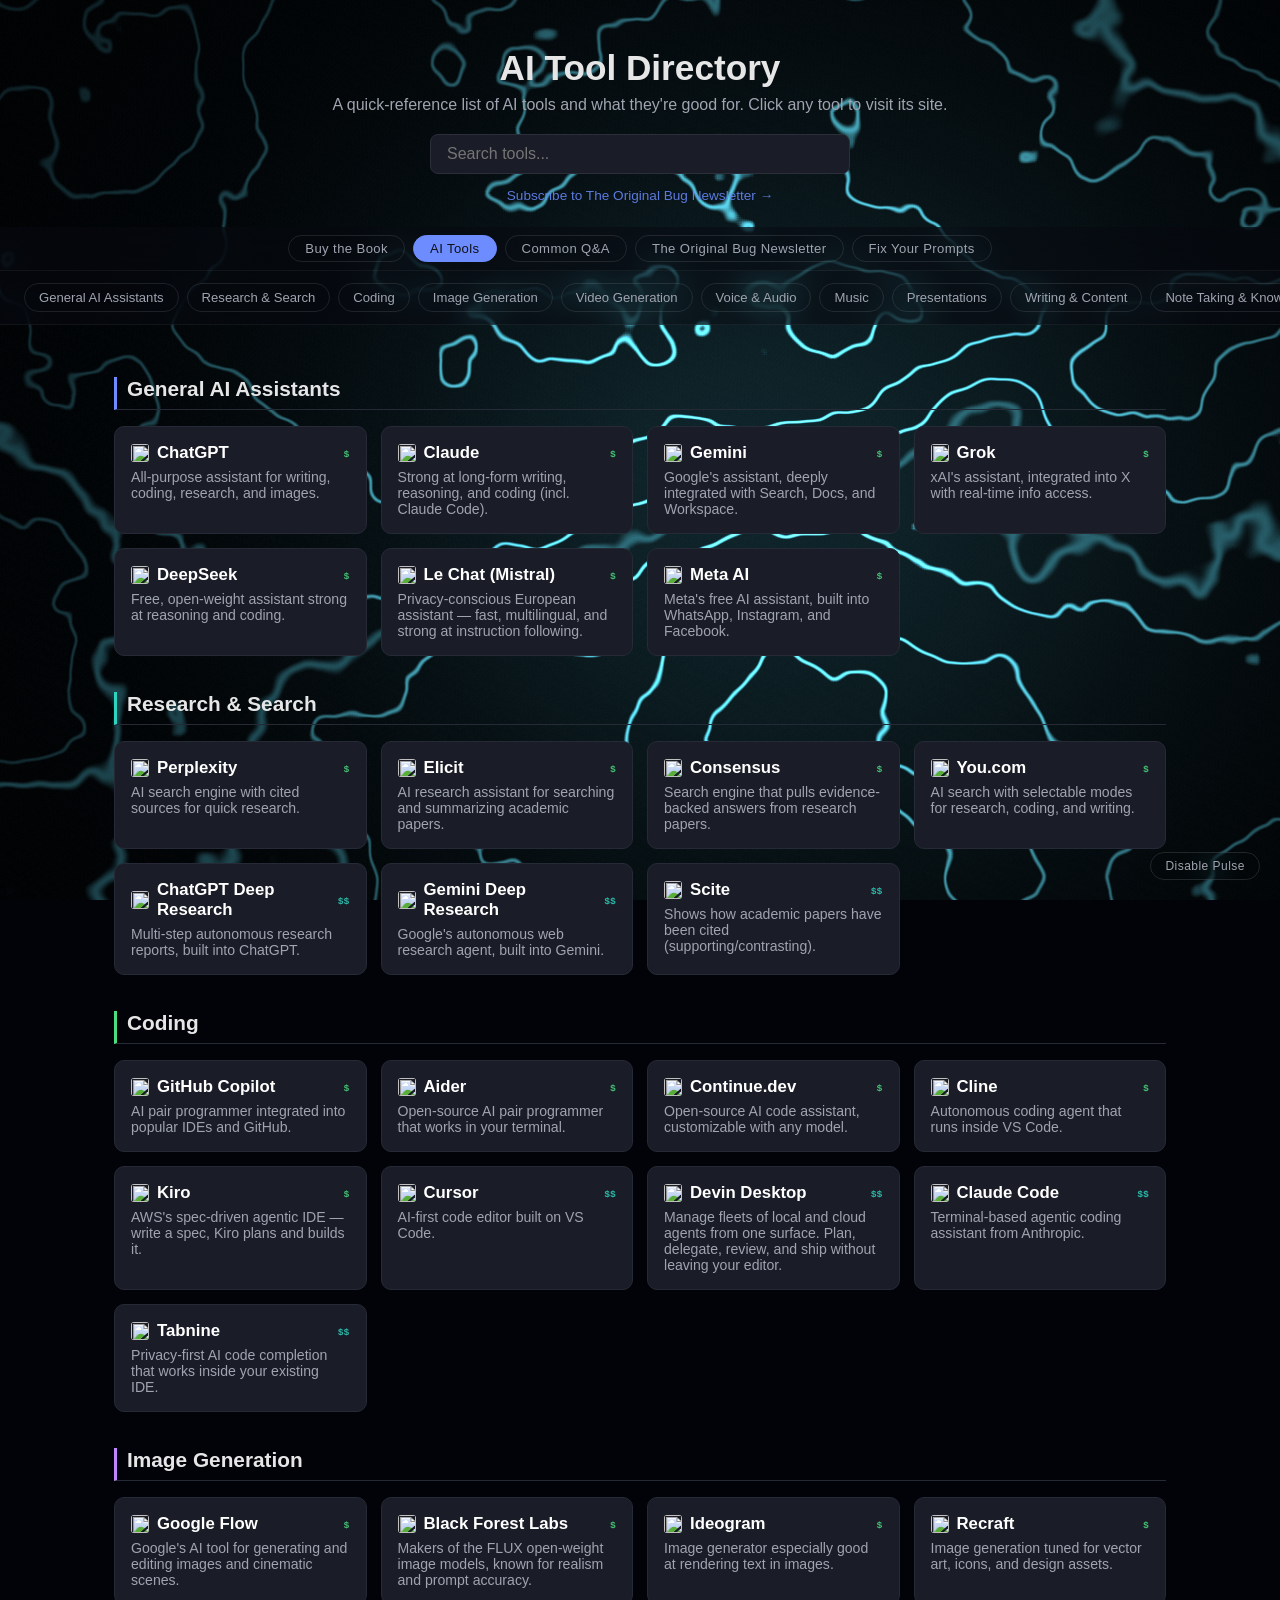
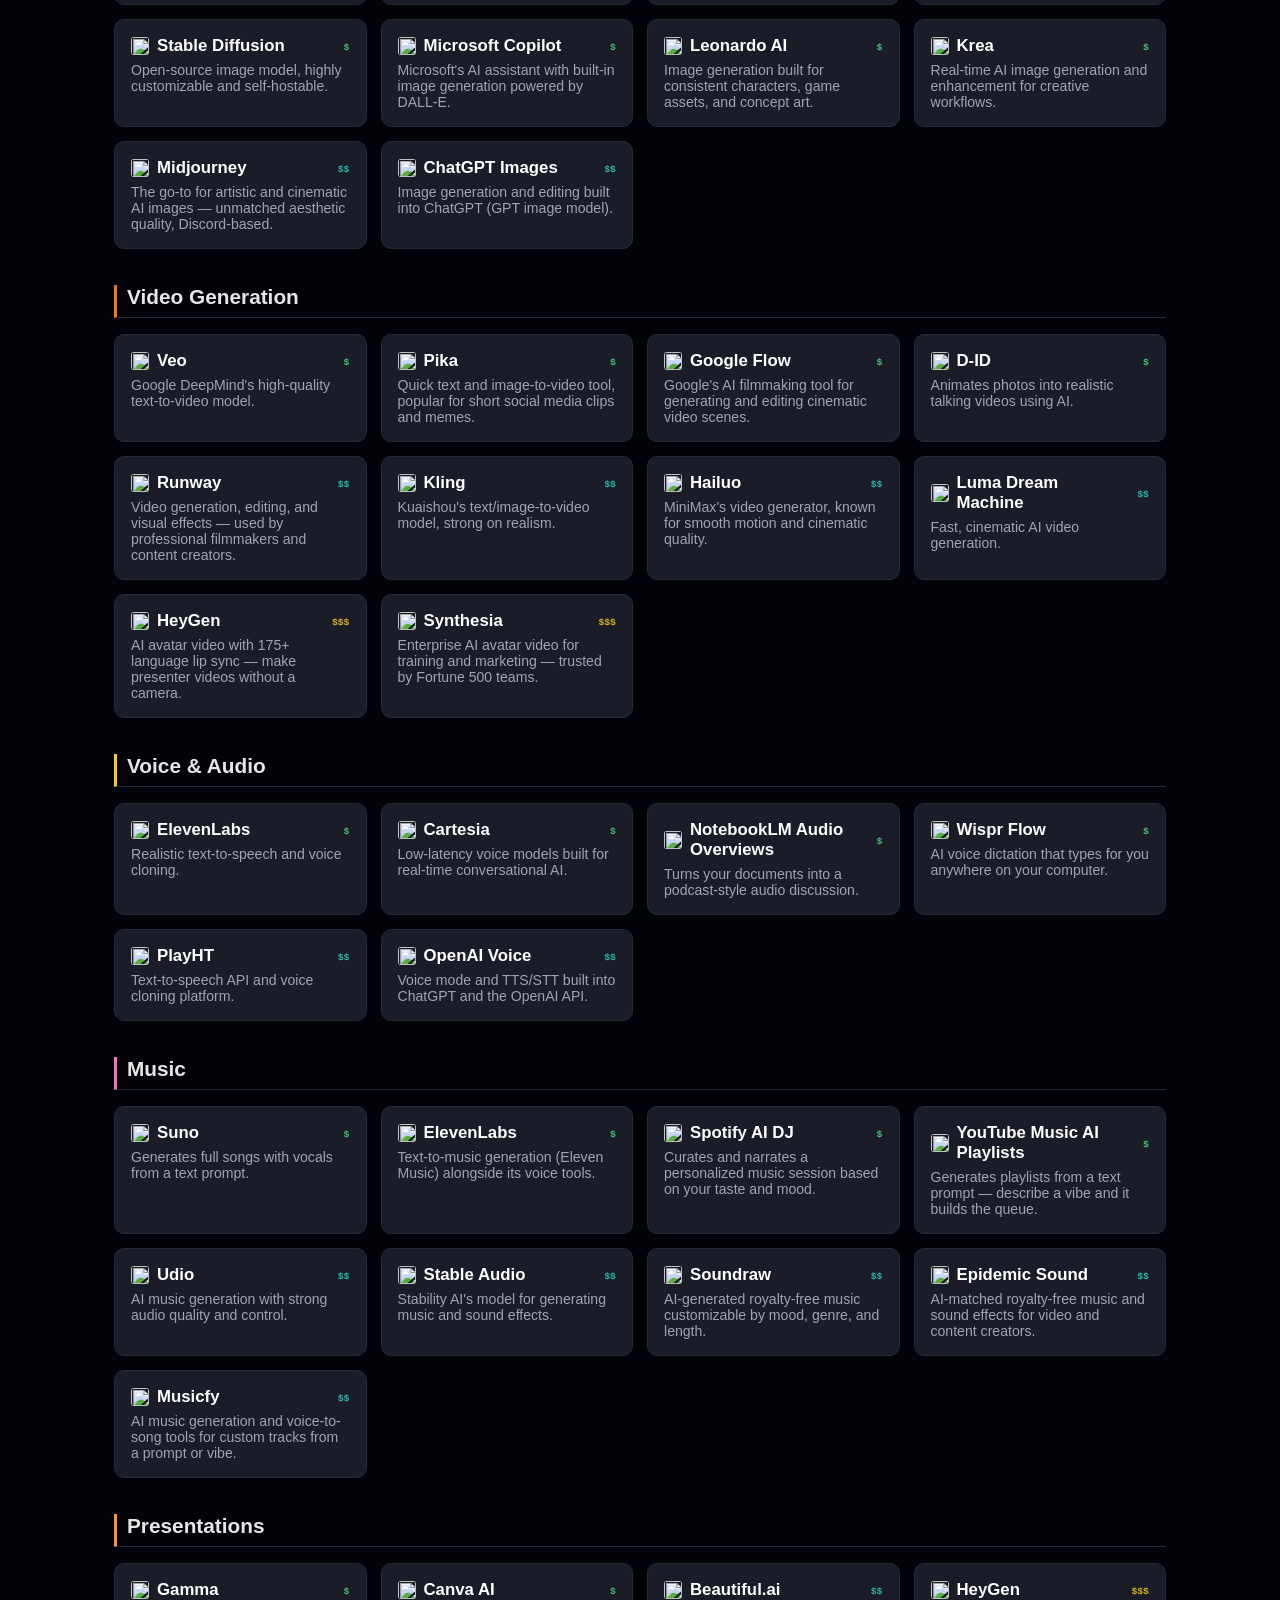
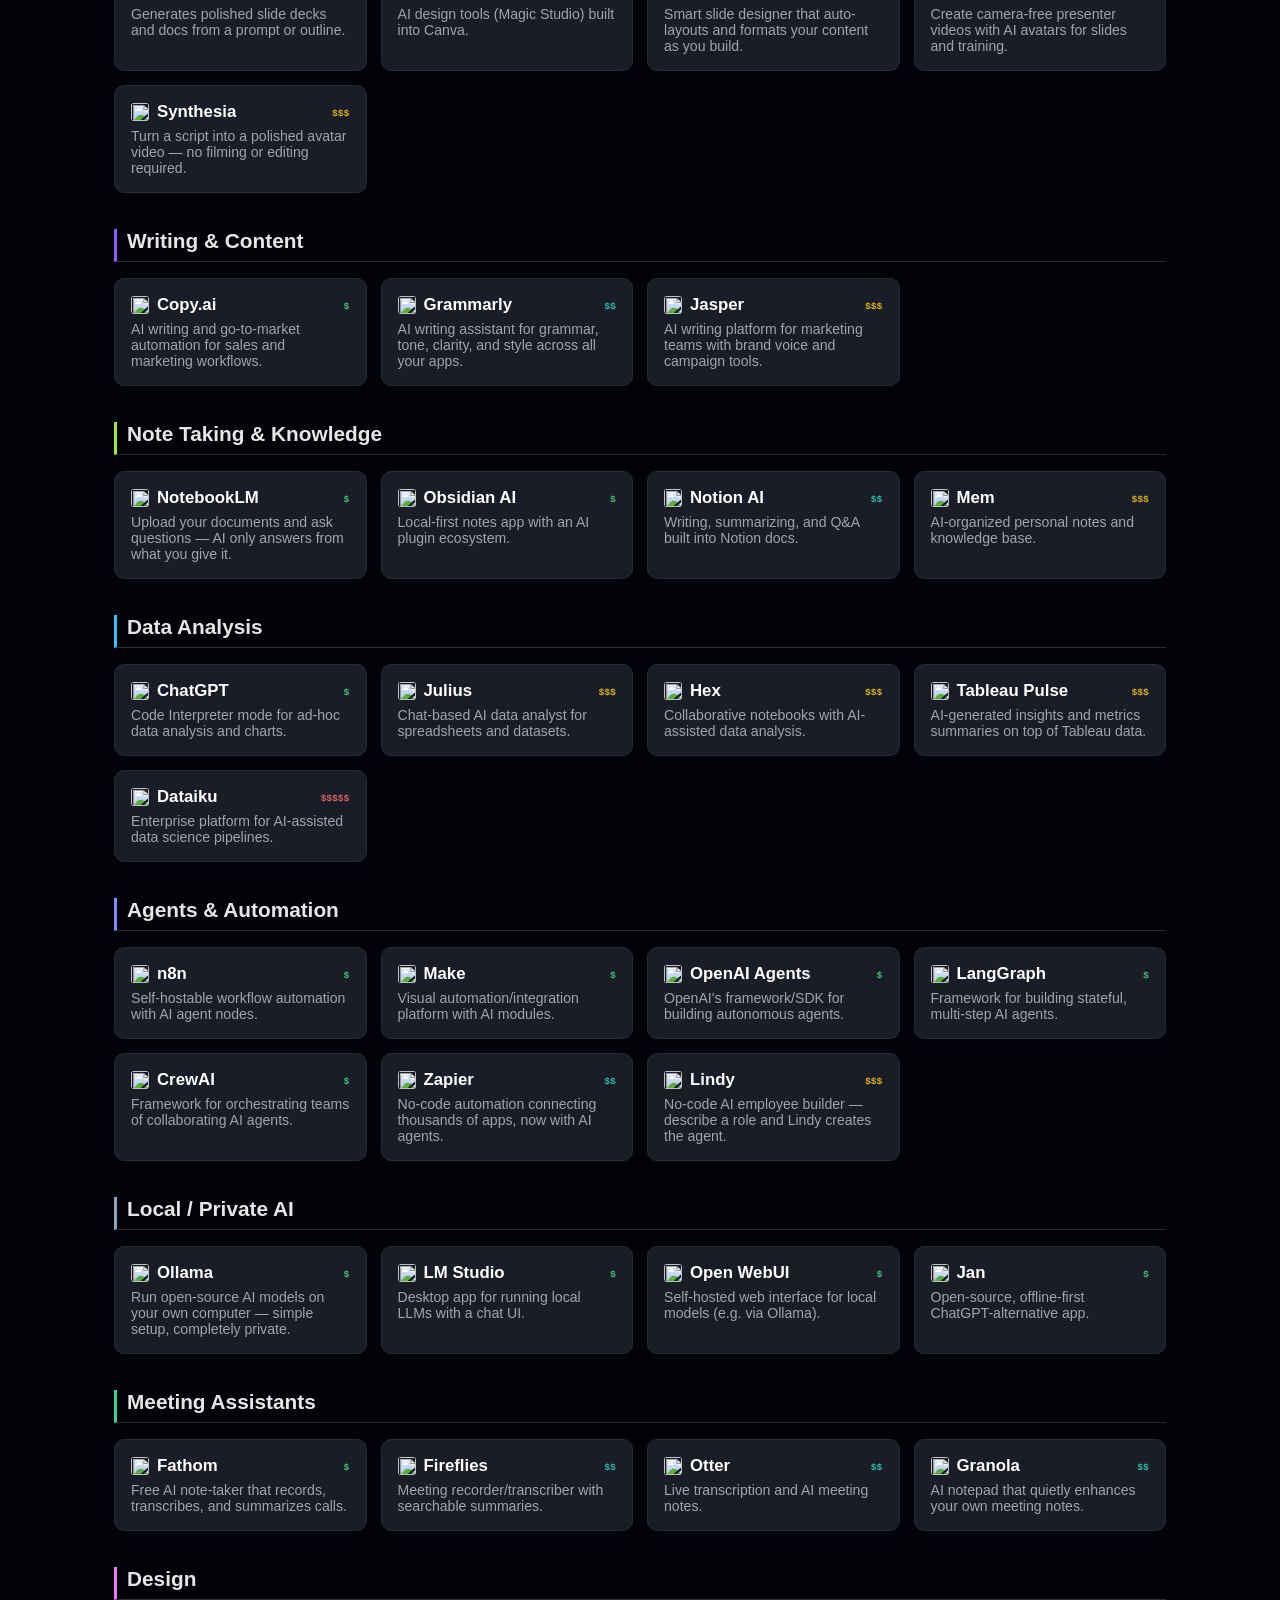
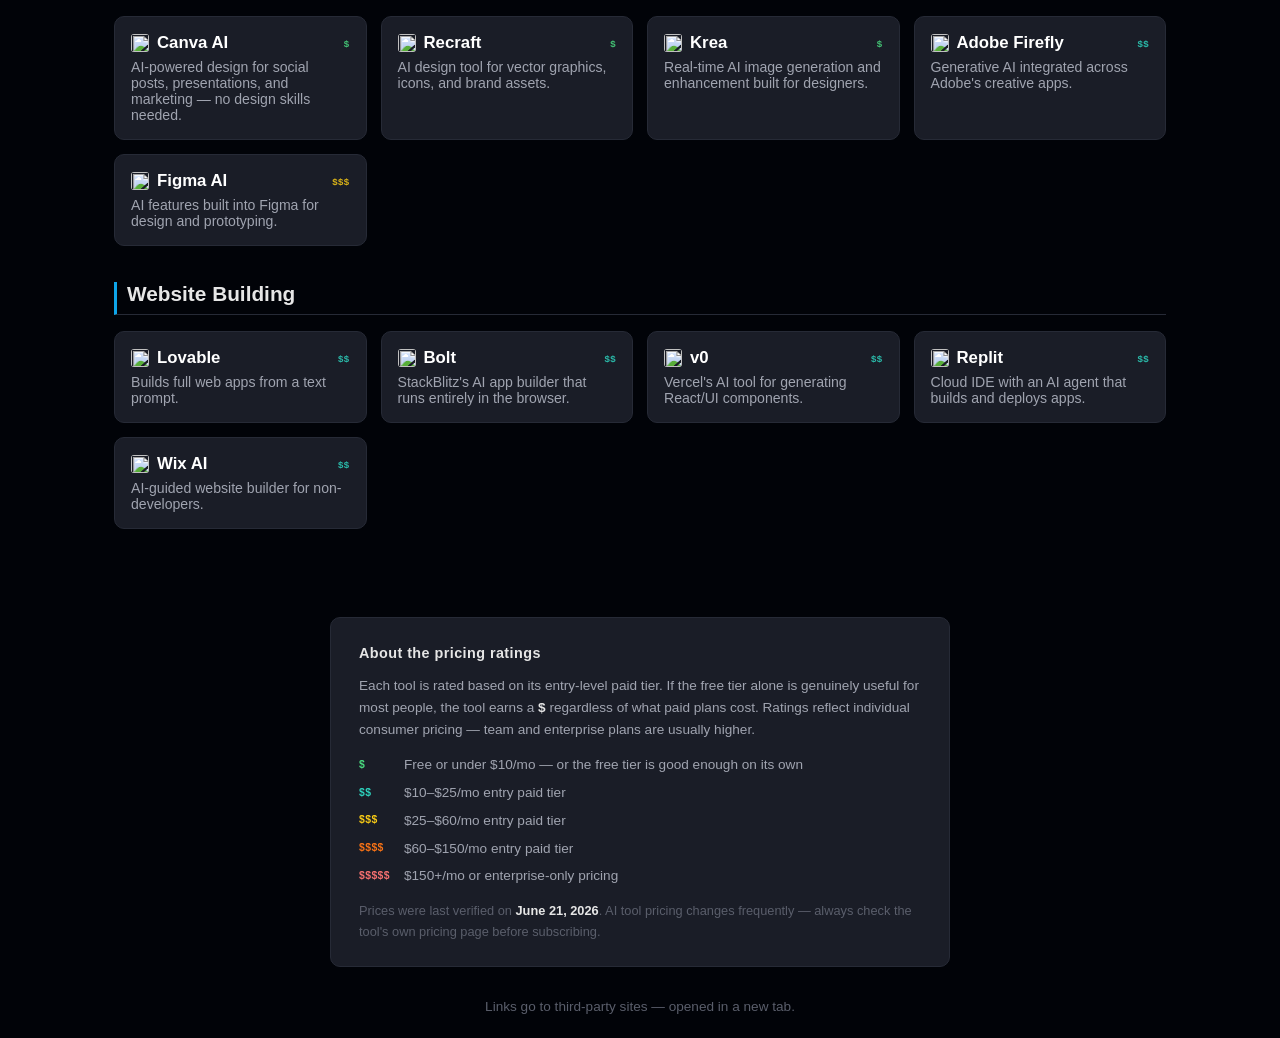
==== index.html @ 75f70599 "Improve 10 tool descriptions for clarity and specificity Removed jargon (LLMs, CLI/API, SOC 2, groun" ====
<!DOCTYPE html>
<html lang="en">
<head>
<meta charset="UTF-8">
<meta name="viewport" content="width=device-width, initial-scale=1.0">
<title>AI Tool Directory</title>
<link rel="stylesheet" href="styles.css">
</head>
<body>

<canvas id="bg-canvas"></canvas>

<div class="page-content">

<header>
  <h1>AI Tool Directory</h1>
  <p class="subtitle">A quick-reference list of AI tools and what they're good for. Click any tool to visit its site.</p>
  <input type="text" id="search" placeholder="Search tools..." autocomplete="off">
  <p style="margin: 14px 0 0; font-size: 0.85rem;">
    <a href="newsletter.html" style="color: #6c8cff; text-decoration: none; opacity: 0.85; transition: opacity 0.15s;">Subscribe to The Original Bug Newsletter →</a>
  </p>
</header>

<nav id="page-nav">
  <a href="book.html">Buy the Book</a>
  <a href="index.html" class="active">AI Tools</a>
  <a href="faq.html">Common Q&amp;A</a>
  <a href="newsletter.html">The Original Bug Newsletter</a>
  <a href="prompts.html">Fix Your Prompts</a>
</nav>

<nav id="cat-nav"></nav>

<main>

<section class="category" id="general">
  <h2>General AI Assistants</h2>
  <div class="grid">
    <a class="card" href="https://chatgpt.com" target="_blank" rel="noopener noreferrer"><h3>ChatGPT</h3><p>All-purpose assistant for writing, coding, research, and images.</p></a>
    <a class="card" href="https://claude.ai" target="_blank" rel="noopener noreferrer"><h3>Claude</h3><p>Strong at long-form writing, reasoning, and coding (incl. Claude Code).</p></a>
    <a class="card" href="https://gemini.google.com" target="_blank" rel="noopener noreferrer"><h3>Gemini</h3><p>Google's assistant, deeply integrated with Search, Docs, and Workspace.</p></a>
    <a class="card" href="https://grok.com" target="_blank" rel="noopener noreferrer"><h3>Grok</h3><p>xAI's assistant, integrated into X with real-time info access.</p></a>
    <a class="card" href="https://chat.deepseek.com" target="_blank" rel="noopener noreferrer"><h3>DeepSeek</h3><p>Free, open-weight assistant strong at reasoning and coding.</p></a>
    <a class="card" href="https://chat.mistral.ai" target="_blank" rel="noopener noreferrer"><h3>Le Chat (Mistral)</h3><p>Privacy-conscious European assistant — fast, multilingual, and strong at instruction following.</p></a>
    <a class="card" href="https://meta.ai" target="_blank" rel="noopener noreferrer"><h3>Meta AI</h3><p>Meta's free AI assistant, built into WhatsApp, Instagram, and Facebook.</p></a>
  </div>
</section>

<section class="category" id="research">
  <h2>Research &amp; Search</h2>
  <div class="grid">
    <a class="card" href="https://www.perplexity.ai" target="_blank" rel="noopener noreferrer"><h3>Perplexity</h3><p>AI search engine with cited sources for quick research.</p></a>
    <a class="card" href="https://chatgpt.com" target="_blank" rel="noopener noreferrer"><h3>ChatGPT Deep Research</h3><p>Multi-step autonomous research reports, built into ChatGPT.</p></a>
    <a class="card" href="https://gemini.google.com" target="_blank" rel="noopener noreferrer"><h3>Gemini Deep Research</h3><p>Google's autonomous web research agent, built into Gemini.</p></a>
    <a class="card" href="https://elicit.com" target="_blank" rel="noopener noreferrer"><h3>Elicit</h3><p>AI research assistant for searching and summarizing academic papers.</p></a>
    <a class="card" href="https://consensus.app" target="_blank" rel="noopener noreferrer"><h3>Consensus</h3><p>Search engine that pulls evidence-backed answers from research papers.</p></a>
    <a class="card" href="https://scite.ai" target="_blank" rel="noopener noreferrer"><h3>Scite</h3><p>Shows how academic papers have been cited (supporting/contrasting).</p></a>
    <a class="card" href="https://you.com" target="_blank" rel="noopener noreferrer"><h3>You.com</h3><p>AI search with selectable modes for research, coding, and writing.</p></a>
  </div>
</section>

<section class="category" id="coding">
  <h2>Coding</h2>
  <div class="grid">
    <a class="card" href="https://www.cursor.com" target="_blank" rel="noopener noreferrer"><h3>Cursor</h3><p>AI-first code editor built on VS Code.</p></a>
    <a class="card" href="https://github.com/features/copilot" target="_blank" rel="noopener noreferrer"><h3>GitHub Copilot</h3><p>AI pair programmer integrated into popular IDEs and GitHub.</p></a>
    <a class="card" href="https://devin.ai" target="_blank" rel="noopener noreferrer"><h3>Devin Desktop</h3><p>Manage fleets of local and cloud agents from one surface. Plan, delegate, review, and ship without leaving your editor.</p></a>
    <a class="card" href="https://claude.com/product/claude-code" target="_blank" rel="noopener noreferrer"><h3>Claude Code</h3><p>Terminal-based agentic coding assistant from Anthropic.</p></a>
    <a class="card" href="https://aider.chat" target="_blank" rel="noopener noreferrer"><h3>Aider</h3><p>Open-source AI pair programmer that works in your terminal.</p></a>
    <a class="card" href="https://continue.dev" target="_blank" rel="noopener noreferrer"><h3>Continue.dev</h3><p>Open-source AI code assistant, customizable with any model.</p></a>
    <a class="card" href="https://cline.bot" target="_blank" rel="noopener noreferrer"><h3>Cline</h3><p>Autonomous coding agent that runs inside VS Code.</p></a>
    <a class="card" href="https://kiro.dev" target="_blank" rel="noopener noreferrer"><h3>Kiro</h3><p>AWS's spec-driven agentic IDE — write a spec, Kiro plans and builds it.</p></a>
    <a class="card" href="https://www.tabnine.com" target="_blank" rel="noopener noreferrer"><h3>Tabnine</h3><p>Privacy-first AI code completion that works inside your existing IDE.</p></a>
  </div>
</section>

<section class="category" id="image">
  <h2>Image Generation</h2>
  <div class="grid">
    <a class="card" href="https://labs.google/flow" target="_blank" rel="noopener noreferrer"><h3>Google Flow</h3><p>Google's AI tool for generating and editing images and cinematic scenes.</p></a>
    <a class="card" href="https://www.midjourney.com" target="_blank" rel="noopener noreferrer"><h3>Midjourney</h3><p>The go-to for artistic and cinematic AI images — unmatched aesthetic quality, Discord-based.</p></a>
    <a class="card" href="https://chatgpt.com" target="_blank" rel="noopener noreferrer"><h3>ChatGPT Images</h3><p>Image generation and editing built into ChatGPT (GPT image model).</p></a>
    <a class="card" href="https://bfl.ai" target="_blank" rel="noopener noreferrer"><h3>Black Forest Labs</h3><p>Makers of the FLUX open-weight image models, known for realism and prompt accuracy.</p></a>
    <a class="card" href="https://ideogram.ai" target="_blank" rel="noopener noreferrer"><h3>Ideogram</h3><p>Image generator especially good at rendering text in images.</p></a>
    <a class="card" href="https://www.recraft.ai" target="_blank" rel="noopener noreferrer"><h3>Recraft</h3><p>Image generation tuned for vector art, icons, and design assets.</p></a>
    <a class="card" href="https://stability.ai" target="_blank" rel="noopener noreferrer"><h3>Stable Diffusion</h3><p>Open-source image model, highly customizable and self-hostable.</p></a>
    <a class="card" href="https://copilot.microsoft.com" target="_blank" rel="noopener noreferrer"><h3>Microsoft Copilot</h3><p>Microsoft's AI assistant with built-in image generation powered by DALL-E.</p></a>
    <a class="card" href="https://leonardo.ai" target="_blank" rel="noopener noreferrer"><h3>Leonardo AI</h3><p>Image generation built for consistent characters, game assets, and concept art.</p></a>
    <a class="card" href="https://www.krea.ai" target="_blank" rel="noopener noreferrer"><h3>Krea</h3><p>Real-time AI image generation and enhancement for creative workflows.</p></a>
  </div>
</section>

<section class="category" id="video">
  <h2>Video Generation</h2>
  <div class="grid">
    <a class="card" href="https://deepmind.google/technologies/veo/" target="_blank" rel="noopener noreferrer"><h3>Veo</h3><p>Google DeepMind's high-quality text-to-video model.</p></a>
    <a class="card" href="https://runwayml.com" target="_blank" rel="noopener noreferrer"><h3>Runway</h3><p>Video generation, editing, and visual effects — used by professional filmmakers and content creators.</p></a>
    <a class="card" href="https://klingai.com" target="_blank" rel="noopener noreferrer"><h3>Kling</h3><p>Kuaishou's text/image-to-video model, strong on realism.</p></a>
    <a class="card" href="https://hailuoai.video" target="_blank" rel="noopener noreferrer"><h3>Hailuo</h3><p>MiniMax's video generator, known for smooth motion and cinematic quality.</p></a>
    <a class="card" href="https://pika.art" target="_blank" rel="noopener noreferrer"><h3>Pika</h3><p>Quick text and image-to-video tool, popular for short social media clips and memes.</p></a>
    <a class="card" href="https://lumalabs.ai/dream-machine" target="_blank" rel="noopener noreferrer"><h3>Luma Dream Machine</h3><p>Fast, cinematic AI video generation.</p></a>
    <a class="card" href="https://labs.google/flow" target="_blank" rel="noopener noreferrer"><h3>Google Flow</h3><p>Google's AI filmmaking tool for generating and editing cinematic video scenes.</p></a>
    <a class="card" href="https://www.heygen.com" target="_blank" rel="noopener noreferrer"><h3>HeyGen</h3><p>AI avatar video with 175+ language lip sync — make presenter videos without a camera.</p></a>
    <a class="card" href="https://www.synthesia.io" target="_blank" rel="noopener noreferrer"><h3>Synthesia</h3><p>Enterprise AI avatar video for training and marketing — trusted by Fortune 500 teams.</p></a>
    <a class="card" href="https://www.d-id.com" target="_blank" rel="noopener noreferrer"><h3>D-ID</h3><p>Animates photos into realistic talking videos using AI.</p></a>
  </div>
</section>

<section class="category" id="voice">
  <h2>Voice &amp; Audio</h2>
  <div class="grid">
    <a class="card" href="https://elevenlabs.io" target="_blank" rel="noopener noreferrer"><h3>ElevenLabs</h3><p>Realistic text-to-speech and voice cloning.</p></a>
    <a class="card" href="https://cartesia.ai" target="_blank" rel="noopener noreferrer"><h3>Cartesia</h3><p>Low-latency voice models built for real-time conversational AI.</p></a>
    <a class="card" href="https://play.ht" target="_blank" rel="noopener noreferrer"><h3>PlayHT</h3><p>Text-to-speech API and voice cloning platform.</p></a>
    <a class="card" href="https://chatgpt.com" target="_blank" rel="noopener noreferrer"><h3>OpenAI Voice</h3><p>Voice mode and TTS/STT built into ChatGPT and the OpenAI API.</p></a>
    <a class="card" href="https://notebooklm.google" target="_blank" rel="noopener noreferrer"><h3>NotebookLM Audio Overviews</h3><p>Turns your documents into a podcast-style audio discussion.</p></a>
    <a class="card" href="https://wisprflow.ai" target="_blank" rel="noopener noreferrer"><h3>Wispr Flow</h3><p>AI voice dictation that types for you anywhere on your computer.</p></a>
  </div>
</section>

<section class="category" id="music">
  <h2>Music</h2>
  <div class="grid">
    <a class="card" href="https://suno.com" target="_blank" rel="noopener noreferrer"><h3>Suno</h3><p>Generates full songs with vocals from a text prompt.</p></a>
    <a class="card" href="https://www.udio.com" target="_blank" rel="noopener noreferrer"><h3>Udio</h3><p>AI music generation with strong audio quality and control.</p></a>
    <a class="card" href="https://stableaudio.com" target="_blank" rel="noopener noreferrer"><h3>Stable Audio</h3><p>Stability AI's model for generating music and sound effects.</p></a>
    <a class="card" href="https://elevenlabs.io" target="_blank" rel="noopener noreferrer"><h3>ElevenLabs</h3><p>Text-to-music generation (Eleven Music) alongside its voice tools.</p></a>
    <a class="card" href="https://open.spotify.com/genre/ai-dj-page" target="_blank" rel="noopener noreferrer"><h3>Spotify AI DJ</h3><p>Curates and narrates a personalized music session based on your taste and mood.</p></a>
    <a class="card" href="https://music.youtube.com" target="_blank" rel="noopener noreferrer"><h3>YouTube Music AI Playlists</h3><p>Generates playlists from a text prompt — describe a vibe and it builds the queue.</p></a>
    <a class="card" href="https://soundraw.io" target="_blank" rel="noopener noreferrer"><h3>Soundraw</h3><p>AI-generated royalty-free music customizable by mood, genre, and length.</p></a>
    <a class="card" href="https://www.epidemicsound.com" target="_blank" rel="noopener noreferrer"><h3>Epidemic Sound</h3><p>AI-matched royalty-free music and sound effects for video and content creators.</p></a>
    <a class="card" href="https://musicfy.lol" target="_blank" rel="noopener noreferrer"><h3>Musicfy</h3><p>AI music generation and voice-to-song tools for custom tracks from a prompt or vibe.</p></a>
  </div>
</section>

<section class="category" id="presentations">
  <h2>Presentations</h2>
  <div class="grid">
    <a class="card" href="https://gamma.app" target="_blank" rel="noopener noreferrer"><h3>Gamma</h3><p>Generates polished slide decks and docs from a prompt or outline.</p></a>

    <a class="card" href="https://www.beautiful.ai" target="_blank" rel="noopener noreferrer"><h3>Beautiful.ai</h3><p>Smart slide designer that auto-layouts and formats your content as you build.</p></a>
    <a class="card" href="https://www.canva.com" target="_blank" rel="noopener noreferrer"><h3>Canva AI</h3><p>AI design tools (Magic Studio) built into Canva.</p></a>
    <a class="card" href="https://www.heygen.com" target="_blank" rel="noopener noreferrer"><h3>HeyGen</h3><p>Create camera-free presenter videos with AI avatars for slides and training.</p></a>
    <a class="card" href="https://www.synthesia.io" target="_blank" rel="noopener noreferrer"><h3>Synthesia</h3><p>Turn a script into a polished avatar video — no filming or editing required.</p></a>
  </div>
</section>

<section class="category" id="writing">
  <h2>Writing &amp; Content</h2>
  <div class="grid">
    <a class="card" href="https://www.grammarly.com" target="_blank" rel="noopener noreferrer"><h3>Grammarly</h3><p>AI writing assistant for grammar, tone, clarity, and style across all your apps.</p></a>
    <a class="card" href="https://www.jasper.ai" target="_blank" rel="noopener noreferrer"><h3>Jasper</h3><p>AI writing platform for marketing teams with brand voice and campaign tools.</p></a>
    <a class="card" href="https://www.copy.ai" target="_blank" rel="noopener noreferrer"><h3>Copy.ai</h3><p>AI writing and go-to-market automation for sales and marketing workflows.</p></a>
  </div>
</section>

<section class="category" id="notes">
  <h2>Note Taking &amp; Knowledge</h2>
  <div class="grid">
    <a class="card" href="https://www.notion.com/product/ai" target="_blank" rel="noopener noreferrer"><h3>Notion AI</h3><p>Writing, summarizing, and Q&amp;A built into Notion docs.</p></a>
    <a class="card" href="https://notebooklm.google" target="_blank" rel="noopener noreferrer"><h3>NotebookLM</h3><p>Upload your documents and ask questions — AI only answers from what you give it.</p></a>
    <a class="card" href="https://mem.ai" target="_blank" rel="noopener noreferrer"><h3>Mem</h3><p>AI-organized personal notes and knowledge base.</p></a>
    <a class="card" href="https://obsidian.md" target="_blank" rel="noopener noreferrer"><h3>Obsidian AI</h3><p>Local-first notes app with an AI plugin ecosystem.</p></a>
  </div>
</section>

<section class="category" id="data">
  <h2>Data Analysis</h2>
  <div class="grid">
    <a class="card" href="https://chatgpt.com" target="_blank" rel="noopener noreferrer"><h3>ChatGPT</h3><p>Code Interpreter mode for ad-hoc data analysis and charts.</p></a>
    <a class="card" href="https://julius.ai" target="_blank" rel="noopener noreferrer"><h3>Julius</h3><p>Chat-based AI data analyst for spreadsheets and datasets.</p></a>
    <a class="card" href="https://hex.tech" target="_blank" rel="noopener noreferrer"><h3>Hex</h3><p>Collaborative notebooks with AI-assisted data analysis.</p></a>
    <a class="card" href="https://www.dataiku.com" target="_blank" rel="noopener noreferrer"><h3>Dataiku</h3><p>Enterprise platform for AI-assisted data science pipelines.</p></a>
    <a class="card" href="https://www.tableau.com/products/tableau-pulse" target="_blank" rel="noopener noreferrer"><h3>Tableau Pulse</h3><p>AI-generated insights and metrics summaries on top of Tableau data.</p></a>
  </div>
</section>

<section class="category" id="agents">
  <h2>Agents &amp; Automation</h2>
  <div class="grid">
    <a class="card" href="https://n8n.io" target="_blank" rel="noopener noreferrer"><h3>n8n</h3><p>Self-hostable workflow automation with AI agent nodes.</p></a>
    <a class="card" href="https://www.make.com" target="_blank" rel="noopener noreferrer"><h3>Make</h3><p>Visual automation/integration platform with AI modules.</p></a>
    <a class="card" href="https://zapier.com" target="_blank" rel="noopener noreferrer"><h3>Zapier</h3><p>No-code automation connecting thousands of apps, now with AI agents.</p></a>
    <a class="card" href="https://platform.openai.com/docs/guides/agents" target="_blank" rel="noopener noreferrer"><h3>OpenAI Agents</h3><p>OpenAI's framework/SDK for building autonomous agents.</p></a>
    <a class="card" href="https://www.langchain.com/langgraph" target="_blank" rel="noopener noreferrer"><h3>LangGraph</h3><p>Framework for building stateful, multi-step AI agents.</p></a>
    <a class="card" href="https://www.crewai.com" target="_blank" rel="noopener noreferrer"><h3>CrewAI</h3><p>Framework for orchestrating teams of collaborating AI agents.</p></a>
    <a class="card" href="https://www.lindy.ai" target="_blank" rel="noopener noreferrer"><h3>Lindy</h3><p>No-code AI employee builder — describe a role and Lindy creates the agent.</p></a>
  </div>
</section>

<section class="category" id="local">
  <h2>Local / Private AI</h2>
  <div class="grid">
    <a class="card" href="https://ollama.com" target="_blank" rel="noopener noreferrer"><h3>Ollama</h3><p>Run open-source AI models on your own computer — simple setup, completely private.</p></a>
    <a class="card" href="https://lmstudio.ai" target="_blank" rel="noopener noreferrer"><h3>LM Studio</h3><p>Desktop app for running local LLMs with a chat UI.</p></a>
    <a class="card" href="https://openwebui.com" target="_blank" rel="noopener noreferrer"><h3>Open WebUI</h3><p>Self-hosted web interface for local models (e.g. via Ollama).</p></a>
    <a class="card" href="https://jan.ai" target="_blank" rel="noopener noreferrer"><h3>Jan</h3><p>Open-source, offline-first ChatGPT-alternative app.</p></a>
  </div>
</section>

<section class="category" id="meetings">
  <h2>Meeting Assistants</h2>
  <div class="grid">
    <a class="card" href="https://fathom.video" target="_blank" rel="noopener noreferrer"><h3>Fathom</h3><p>Free AI note-taker that records, transcribes, and summarizes calls.</p></a>
    <a class="card" href="https://fireflies.ai" target="_blank" rel="noopener noreferrer"><h3>Fireflies</h3><p>Meeting recorder/transcriber with searchable summaries.</p></a>
    <a class="card" href="https://otter.ai" target="_blank" rel="noopener noreferrer"><h3>Otter</h3><p>Live transcription and AI meeting notes.</p></a>
    <a class="card" href="https://www.granola.ai" target="_blank" rel="noopener noreferrer"><h3>Granola</h3><p>AI notepad that quietly enhances your own meeting notes.</p></a>
  </div>
</section>

<section class="category" id="design">
  <h2>Design</h2>
  <div class="grid">
    <a class="card" href="https://www.canva.com" target="_blank" rel="noopener noreferrer"><h3>Canva AI</h3><p>AI-powered design for social posts, presentations, and marketing — no design skills needed.</p></a>
    <a class="card" href="https://www.adobe.com/products/firefly.html" target="_blank" rel="noopener noreferrer"><h3>Adobe Firefly</h3><p>Generative AI integrated across Adobe's creative apps.</p></a>
    <a class="card" href="https://www.figma.com/ai/" target="_blank" rel="noopener noreferrer"><h3>Figma AI</h3><p>AI features built into Figma for design and prototyping.</p></a>
    <a class="card" href="https://www.recraft.ai" target="_blank" rel="noopener noreferrer"><h3>Recraft</h3><p>AI design tool for vector graphics, icons, and brand assets.</p></a>
    <a class="card" href="https://www.krea.ai" target="_blank" rel="noopener noreferrer"><h3>Krea</h3><p>Real-time AI image generation and enhancement built for designers.</p></a>
  </div>
</section>

<section class="category" id="webbuild">
  <h2>Website Building</h2>
  <div class="grid">
    <a class="card" href="https://lovable.dev" target="_blank" rel="noopener noreferrer"><h3>Lovable</h3><p>Builds full web apps from a text prompt.</p></a>
    <a class="card" href="https://bolt.new" target="_blank" rel="noopener noreferrer"><h3>Bolt</h3><p>StackBlitz's AI app builder that runs entirely in the browser.</p></a>
    <a class="card" href="https://v0.dev" target="_blank" rel="noopener noreferrer"><h3>v0</h3><p>Vercel's AI tool for generating React/UI components.</p></a>
    <a class="card" href="https://replit.com" target="_blank" rel="noopener noreferrer"><h3>Replit</h3><p>Cloud IDE with an AI agent that builds and deploys apps.</p></a>
    <a class="card" href="https://www.wix.com/ai-website-builder" target="_blank" rel="noopener noreferrer"><h3>Wix AI</h3><p>AI-guided website builder for non-developers.</p></a>
  </div>
</section>

</main>

<footer>
  <div class="pricing-disclaimer">
    <h3>About the pricing ratings</h3>
    <p>Each tool is rated based on its entry-level paid tier. If the free tier alone is genuinely useful for most people, the tool earns a <strong>$</strong> regardless of what paid plans cost. Ratings reflect individual consumer pricing — team and enterprise plans are usually higher.</p>
    <div class="rating-key">
      <span class="price-badge" data-rating="$">$</span><span>Free or under $10/mo — or the free tier is good enough on its own</span>
      <span class="price-badge" data-rating="$$">$$</span><span>$10–$25/mo entry paid tier</span>
      <span class="price-badge" data-rating="$$$">$$$</span><span>$25–$60/mo entry paid tier</span>
      <span class="price-badge" data-rating="$$$$">$$$$</span><span>$60–$150/mo entry paid tier</span>
      <span class="price-badge" data-rating="$$$$$">$$$$$</span><span>$150+/mo or enterprise-only pricing</span>
    </div>
    <p class="disclaimer-meta">Prices were last verified on <strong>June 21, 2026</strong>. AI tool pricing changes frequently — always check the tool's own pricing page before subscribing.</p>
  </div>
  <p class="footer-note">Links go to third-party sites — opened in a new tab.</p>
</footer>

</div>

<script src="script.js"></script>
<script src="bg.js"></script>
</body>
</html>
---- styles.css ----
* {
  box-sizing: border-box;
}

body {
  margin: 0;
  font-family: -apple-system, BlinkMacSystemFont, "Segoe UI", Roboto, Helvetica, Arial, sans-serif;
  background: #010308;
  color: #e6e6e6;
}

#bg-canvas {
  position: fixed;
  inset: 0;
  display: block;
  pointer-events: none;
  z-index: 0;
}

.page-content {
  position: relative;
  z-index: 1;
}

header {
  padding: 48px 24px 24px;
  text-align: center;
  background: transparent;
}

header h1 {
  margin: 0 0 8px;
  font-size: 2.2rem;
}

.subtitle {
  margin: 0 0 20px;
  color: #a0a4b0;
}

#search {
  width: 100%;
  max-width: 420px;
  padding: 10px 16px;
  font-size: 1rem;
  border-radius: 8px;
  border: 1px solid #2c2f3a;
  background: #1a1d27;
  color: #e6e6e6;
}

#search:focus {
  outline: none;
  border-color: #6c8cff;
}

#page-nav {
  position: sticky;
  top: 0;
  z-index: 11;
  display: flex;
  justify-content: center;
  gap: 8px;
  padding: 8px 24px;
  background: rgba(8, 10, 18, 0.55);
  backdrop-filter: blur(16px);
  -webkit-backdrop-filter: blur(16px);
  border-bottom: 1px solid rgba(255,255,255,0.05);
}

#page-nav a {
  padding: 5px 16px;
  border-radius: 999px;
  background: transparent;
  border: 1px solid rgba(255,255,255,0.10);
  color: #a0a4b0;
  text-decoration: none;
  font-size: 0.82rem;
  letter-spacing: 0.03em;
  transition: background 0.12s ease, color 0.12s ease, border-color 0.12s ease;
}

#page-nav a:hover {
  border-color: rgba(255,255,255,0.30);
  color: #e6e6e6;
  background: rgba(255,255,255,0.05);
}

#page-nav a.active {
  background: #6c8cff;
  border-color: #6c8cff;
  color: #0f1115;
}

#cat-nav {
  position: sticky;
  top: 40px;
  z-index: 10;
  display: flex;
  gap: 8px;
  overflow-x: auto;
  padding: 12px 24px;
  background: rgba(8, 10, 18, 0.55);
  backdrop-filter: blur(16px);
  -webkit-backdrop-filter: blur(16px);
  border-bottom: 1px solid rgba(255,255,255,0.05);
  white-space: nowrap;
}

#cat-nav::-webkit-scrollbar {
  height: 6px;
}

#cat-nav a {
  flex-shrink: 0;
  padding: 6px 14px;
  border-radius: 999px;
  background: transparent;
  border: 1px solid rgba(255,255,255,0.10);
  color: #a0a4b0;
  text-decoration: none;
  font-size: 0.82rem;
  transition: background 0.12s ease, color 0.12s ease, border-color 0.12s ease;
}

#cat-nav a:hover {
  border-color: rgba(255,255,255,0.30);
  color: #e6e6e6;
  background: rgba(255,255,255,0.05);
}

#cat-nav a.active {
  background: #6c8cff;
  border-color: #6c8cff;
  color: #0f1115;
}

main {
  max-width: 1100px;
  margin: 0 auto;
  padding: 16px 24px 64px;
  scroll-margin-top: 0;
}

/* Per-category accent colors */
#general       { --accent: #6c8cff; }
#research      { --accent: #2dd4bf; }
#coding        { --accent: #4ade80; }
#image         { --accent: #c084fc; }
#video         { --accent: #f97316; }
#voice         { --accent: #facc15; }
#music         { --accent: #f472b6; }
#presentations { --accent: #fb923c; }
#notes         { --accent: #a3e635; }
#data          { --accent: #38bdf8; }
#agents        { --accent: #818cf8; }
#local         { --accent: #94a3b8; }
#meetings      { --accent: #34d399; }
#design        { --accent: #e879f9; }
#webbuild      { --accent: #0ea5e9; }
#writing       { --accent: #8b5cf6; }

.category {
  scroll-margin-top: 90px;
}

.category h2 {
  margin: 36px 0 16px;
  font-size: 1.3rem;
  border-bottom: 1px solid #262a36;
  border-left: 3px solid var(--accent, #6c8cff);
  padding-bottom: 8px;
  padding-left: 10px;
}

.grid {
  display: grid;
  grid-template-columns: repeat(auto-fill, minmax(220px, 1fr));
  gap: 14px;
}

.card {
  display: block;
  padding: 16px;
  border-radius: 10px;
  background: #1a1d27;
  border: 1px solid #262a36;
  text-decoration: none;
  color: inherit;
  transition: transform 0.12s ease, border-color 0.12s ease;
}

.card:hover {
  transform: translateY(-2px);
  border-color: var(--accent, #6c8cff);
}

.card .favicon {
  width: 18px;
  height: 18px;
  border-radius: 3px;
  flex-shrink: 0;
  display: block;
}

.card h3 {
  display: flex;
  align-items: center;
  gap: 8px;
  margin: 0 0 6px;
  font-size: 1.05rem;
  color: #ffffff;
}

.price-badge {
  font-size: 0.6rem;
  font-weight: 700;
  letter-spacing: 0.04em;
  margin-left: auto;
  flex-shrink: 0;
  opacity: 0.85;
}
.price-badge[data-rating="$"]     { color: #4ade80; }
.price-badge[data-rating="$$"]    { color: #2dd4bf; }
.price-badge[data-rating="$$$"]   { color: #facc15; }
.price-badge[data-rating="$$$$"]  { color: #f97316; }
.price-badge[data-rating="$$$$$"] { color: #f87171; }

.card p {
  margin: 0;
  font-size: 0.88rem;
  color: #a0a4b0;
}

.category.hidden {
  display: none;
}

.card.hidden {
  display: none;
}

footer {
  text-align: center;
  padding: 24px;
  color: #5a5e6b;
  font-size: 0.85rem;
}

.pricing-disclaimer {
  max-width: 620px;
  margin: 0 auto 32px;
  padding: 24px 28px;
  background: #1a1d27;
  border: 1px solid #262a36;
  border-radius: 10px;
  text-align: left;
  color: #a0a4b0;
  font-size: 0.85rem;
  line-height: 1.6;
}

.pricing-disclaimer h3 {
  margin: 0 0 10px;
  font-size: 0.9rem;
  color: #e6e6e6;
  letter-spacing: 0.03em;
}

.pricing-disclaimer p {
  margin: 0 0 14px;
}

.pricing-disclaimer strong {
  color: #e6e6e6;
}

.rating-key {
  display: grid;
  grid-template-columns: auto 1fr;
  gap: 6px 14px;
  align-items: center;
  margin: 14px 0;
}

.rating-key .price-badge {
  font-size: 0.65rem;
  margin-left: 0;
  opacity: 1;
}

.disclaimer-meta {
  margin: 14px 0 0 !important;
  font-size: 0.8rem;
  color: #5a5e6b;
}

.footer-note {
  margin: 0;
}
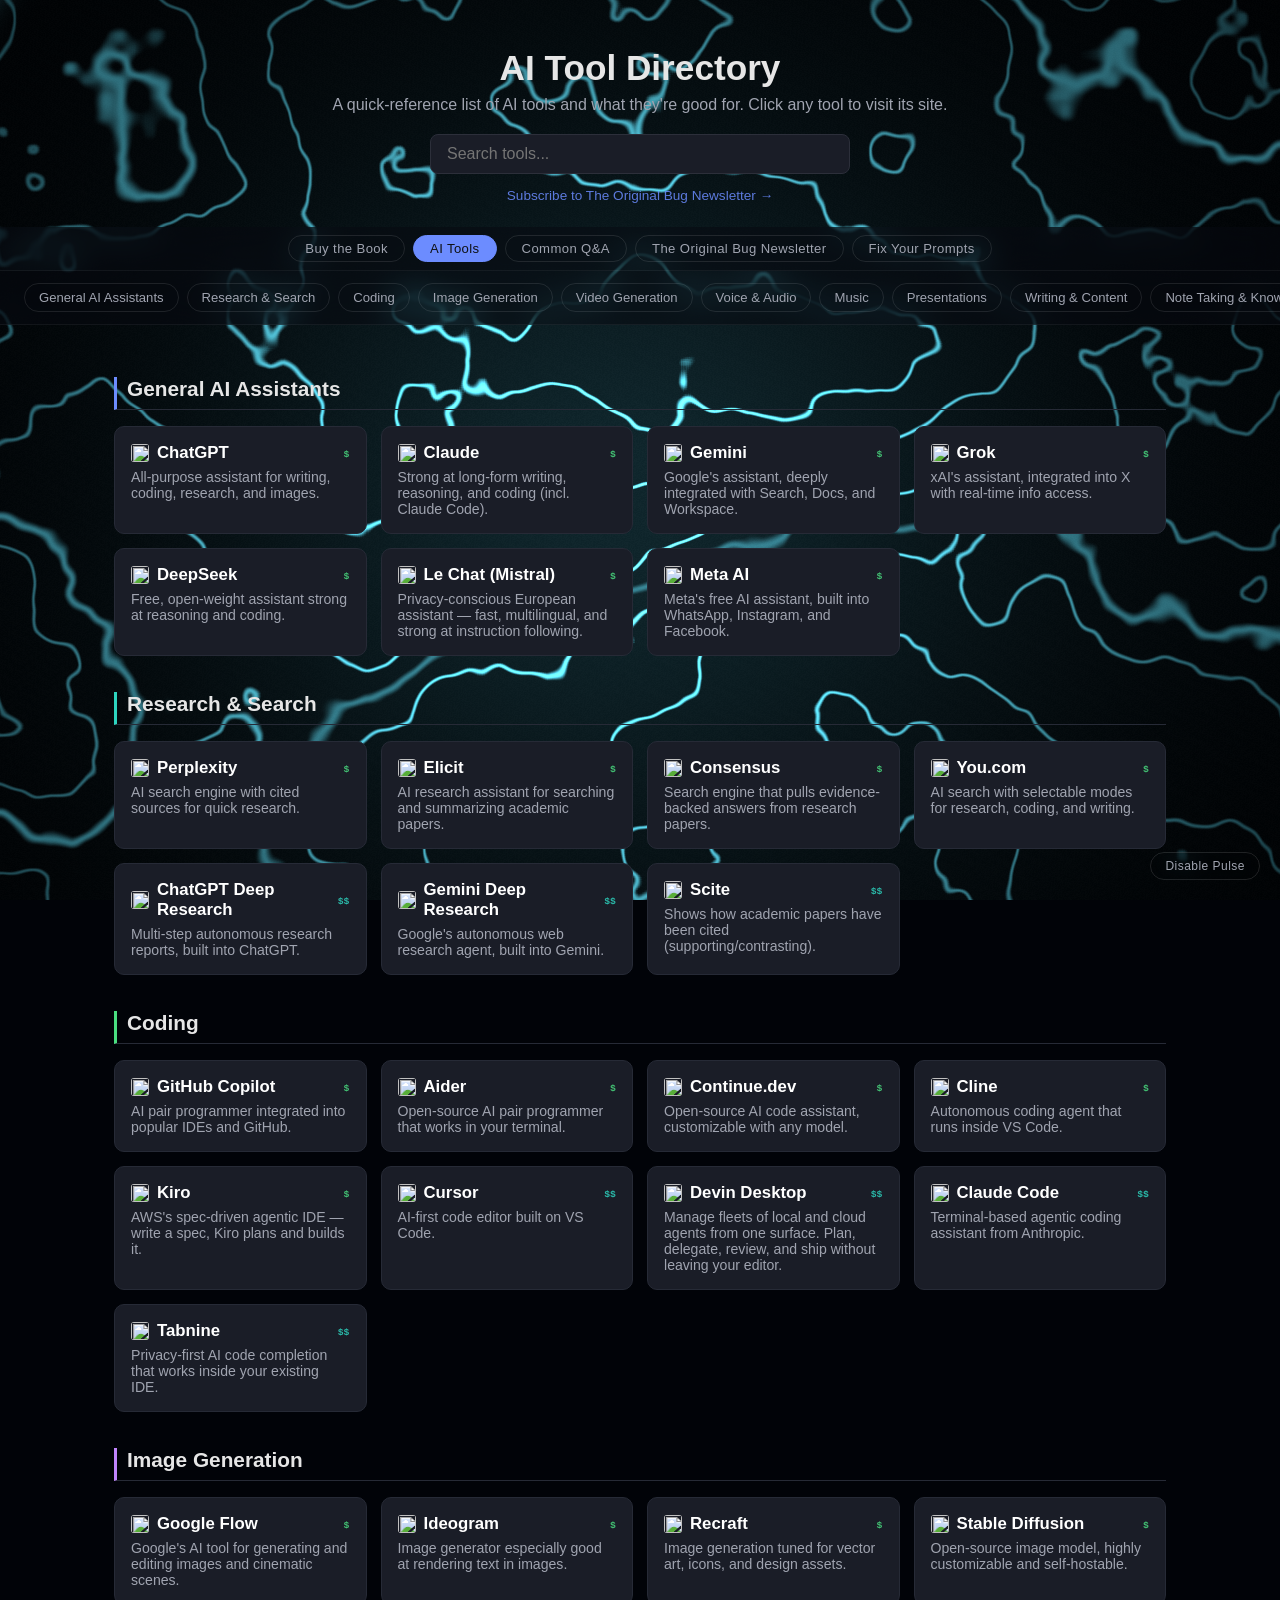
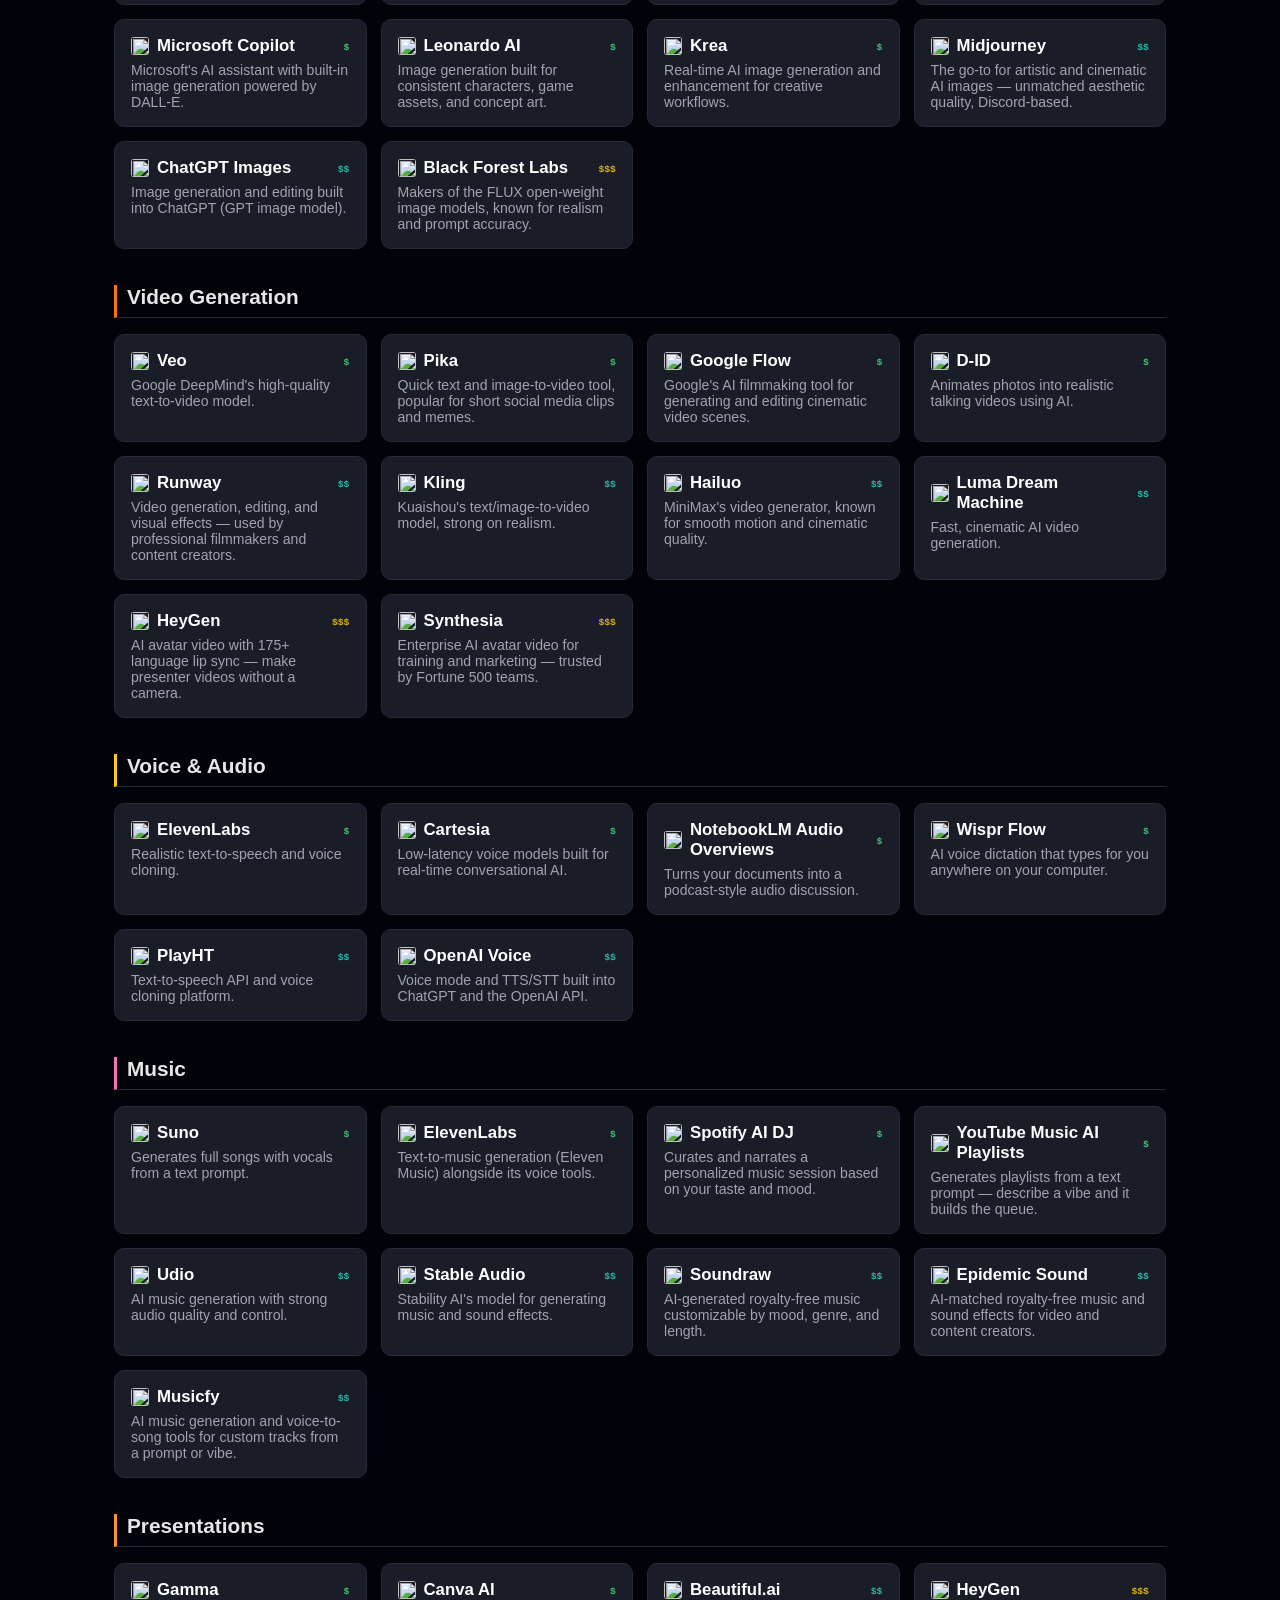
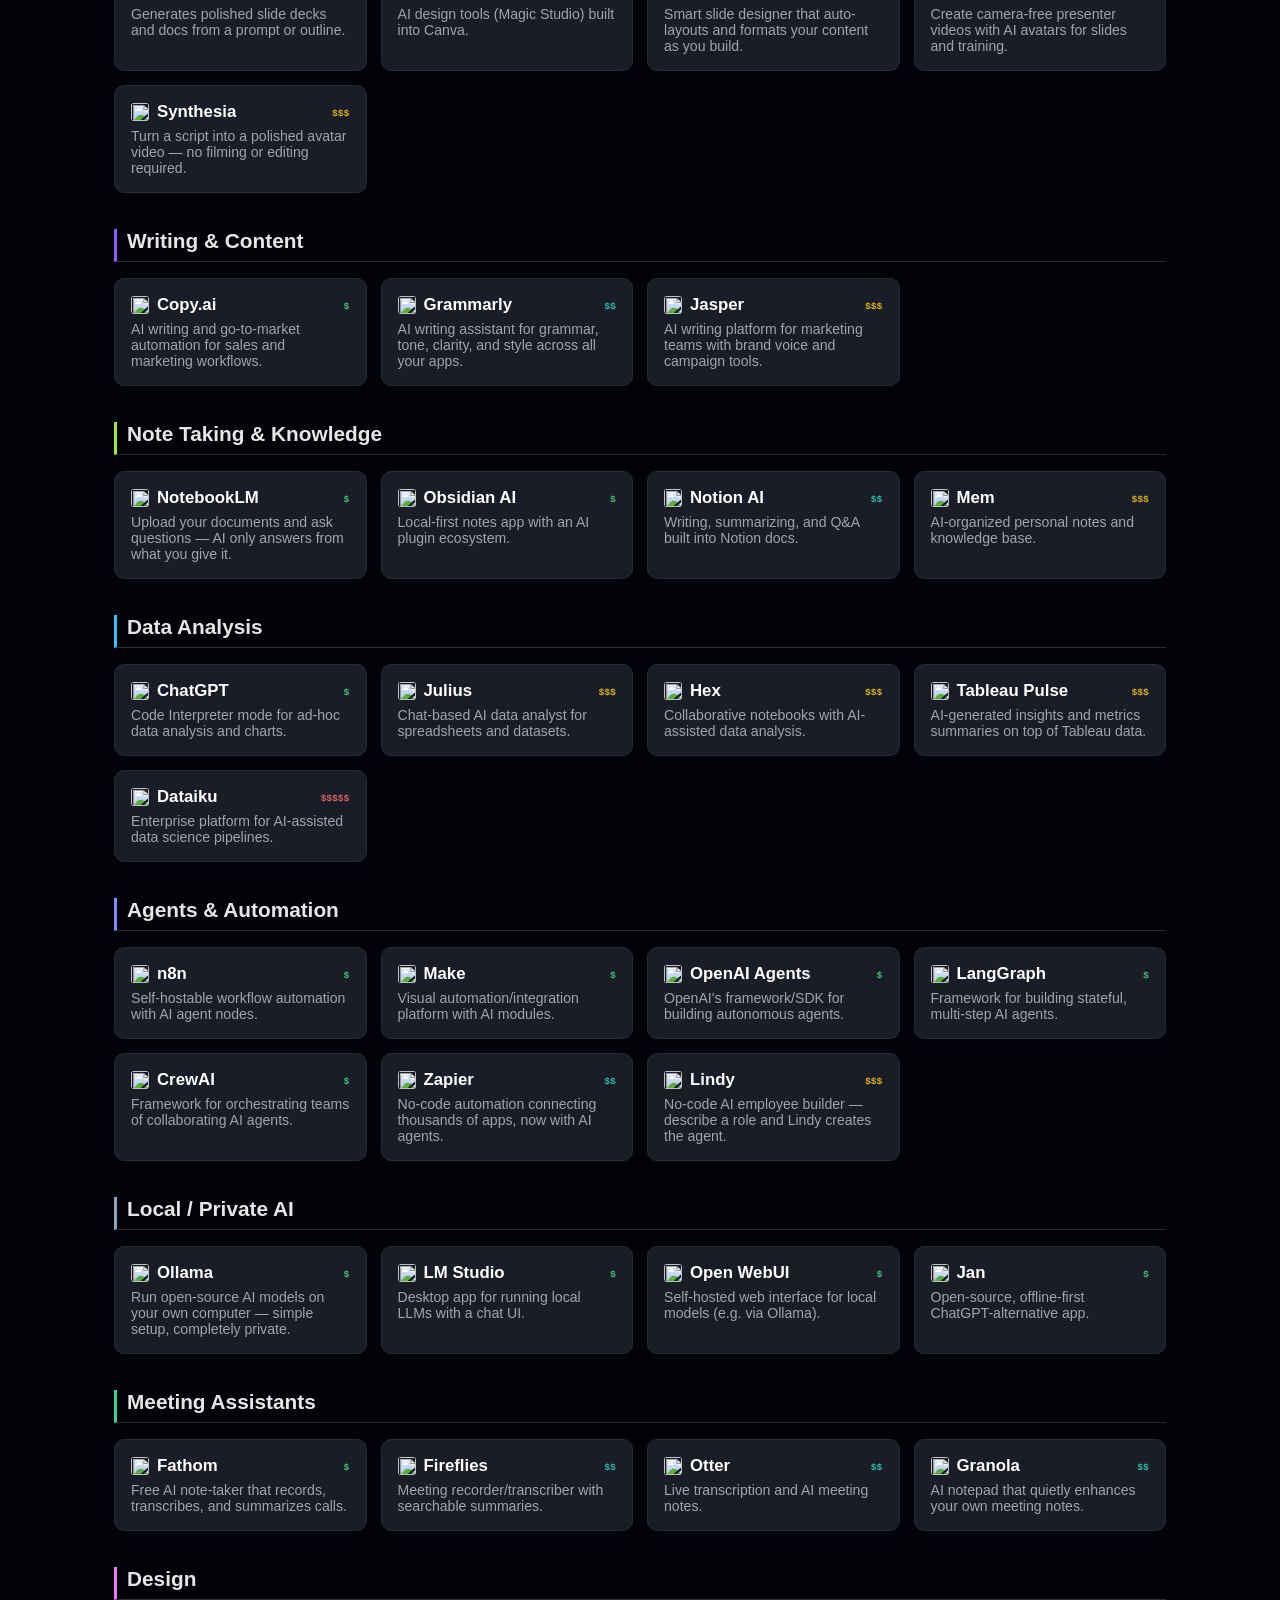
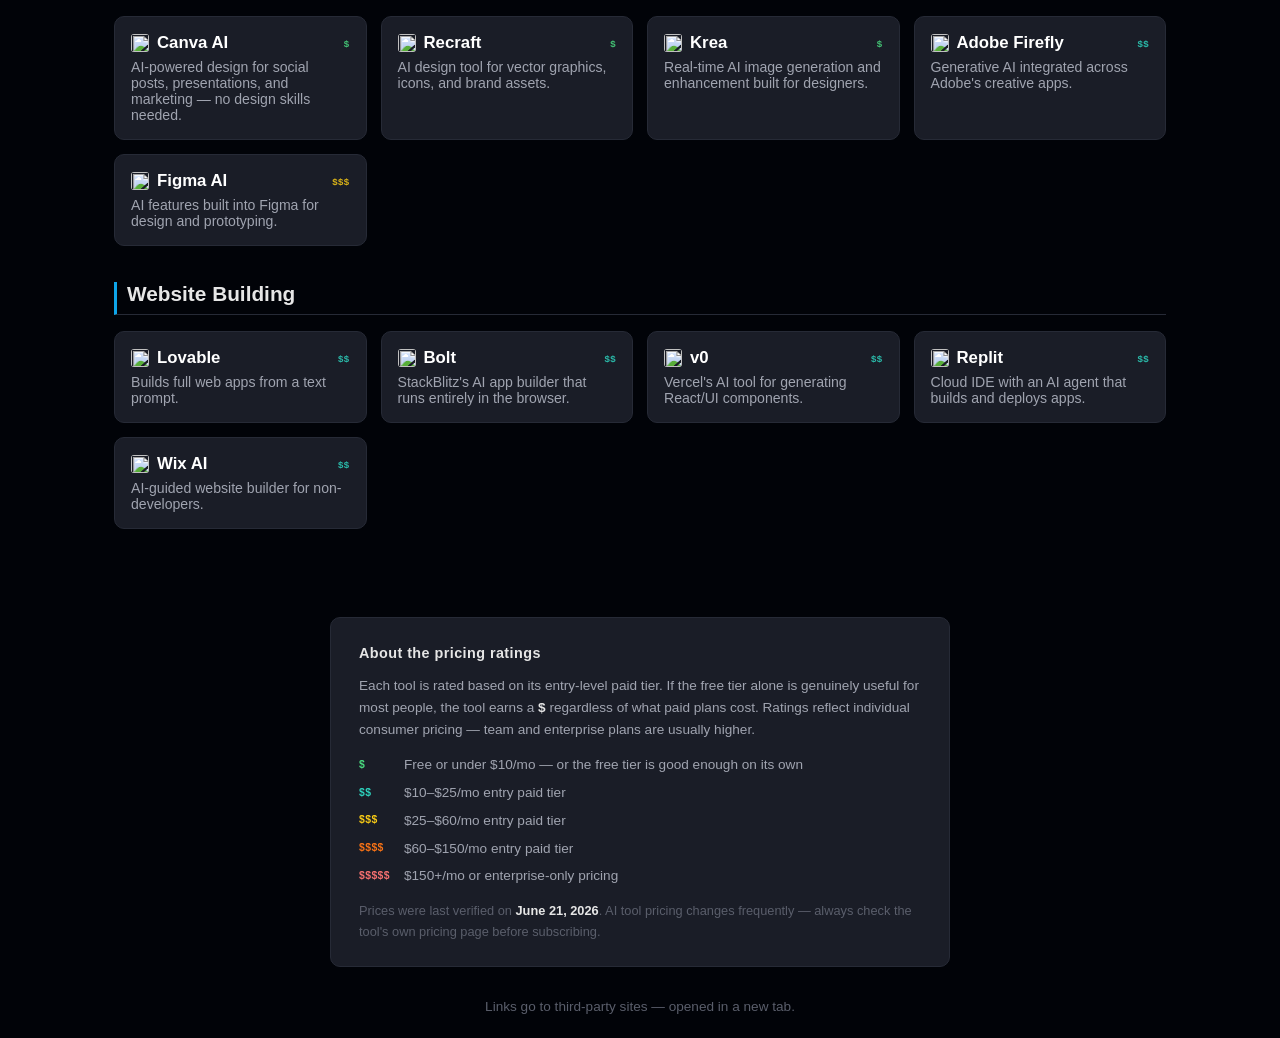
==== commit 2934b7a3: "Remove newsletter.html, point all nav links to book repo newsletter Newsletter now lives at sandybpa" ====
--- a/index.html
+++ b/index.html
@@ -17,7 +17,7 @@
   <p class="subtitle">A quick-reference list of AI tools and what they're good for. Click any tool to visit its site.</p>
   <input type="text" id="search" placeholder="Search tools..." autocomplete="off">
   <p style="margin: 14px 0 0; font-size: 0.85rem;">
-    <a href="newsletter.html" style="color: #6c8cff; text-decoration: none; opacity: 0.85; transition: opacity 0.15s;">Subscribe to The Original Bug Newsletter →</a>
+    <a href="https://sandybpatterson.github.io/original-bug-book/newsletter.html" style="color: #6c8cff; text-decoration: none; opacity: 0.85; transition: opacity 0.15s;">Subscribe to The Original Bug Newsletter →</a>
   </p>
 </header>
 
@@ -25,7 +25,7 @@
   <a href="book.html">Buy the Book</a>
   <a href="index.html" class="active">AI Tools</a>
   <a href="faq.html">Common Q&amp;A</a>
-  <a href="newsletter.html">The Original Bug Newsletter</a>
+  <a href="https://sandybpatterson.github.io/original-bug-book/newsletter.html">The Original Bug Newsletter</a>
   <a href="prompts.html">Fix Your Prompts</a>
 </nav>
 
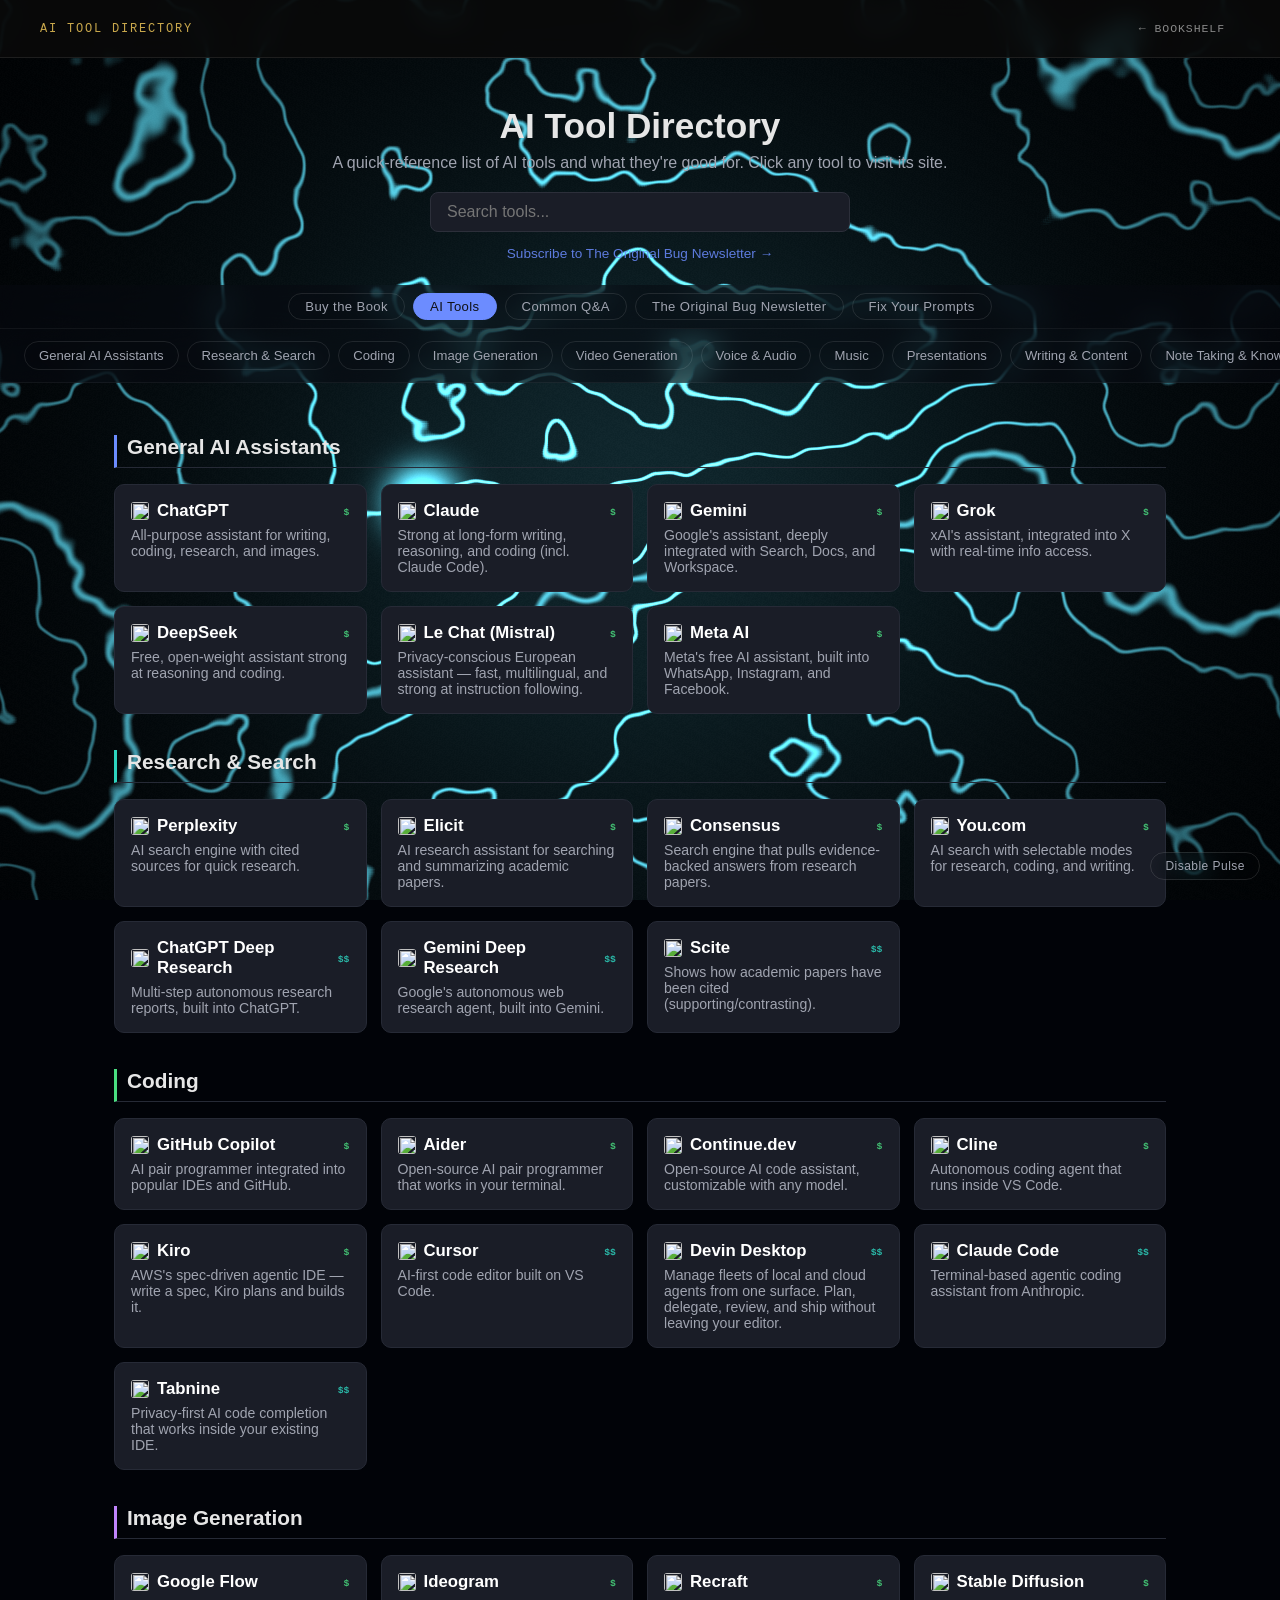
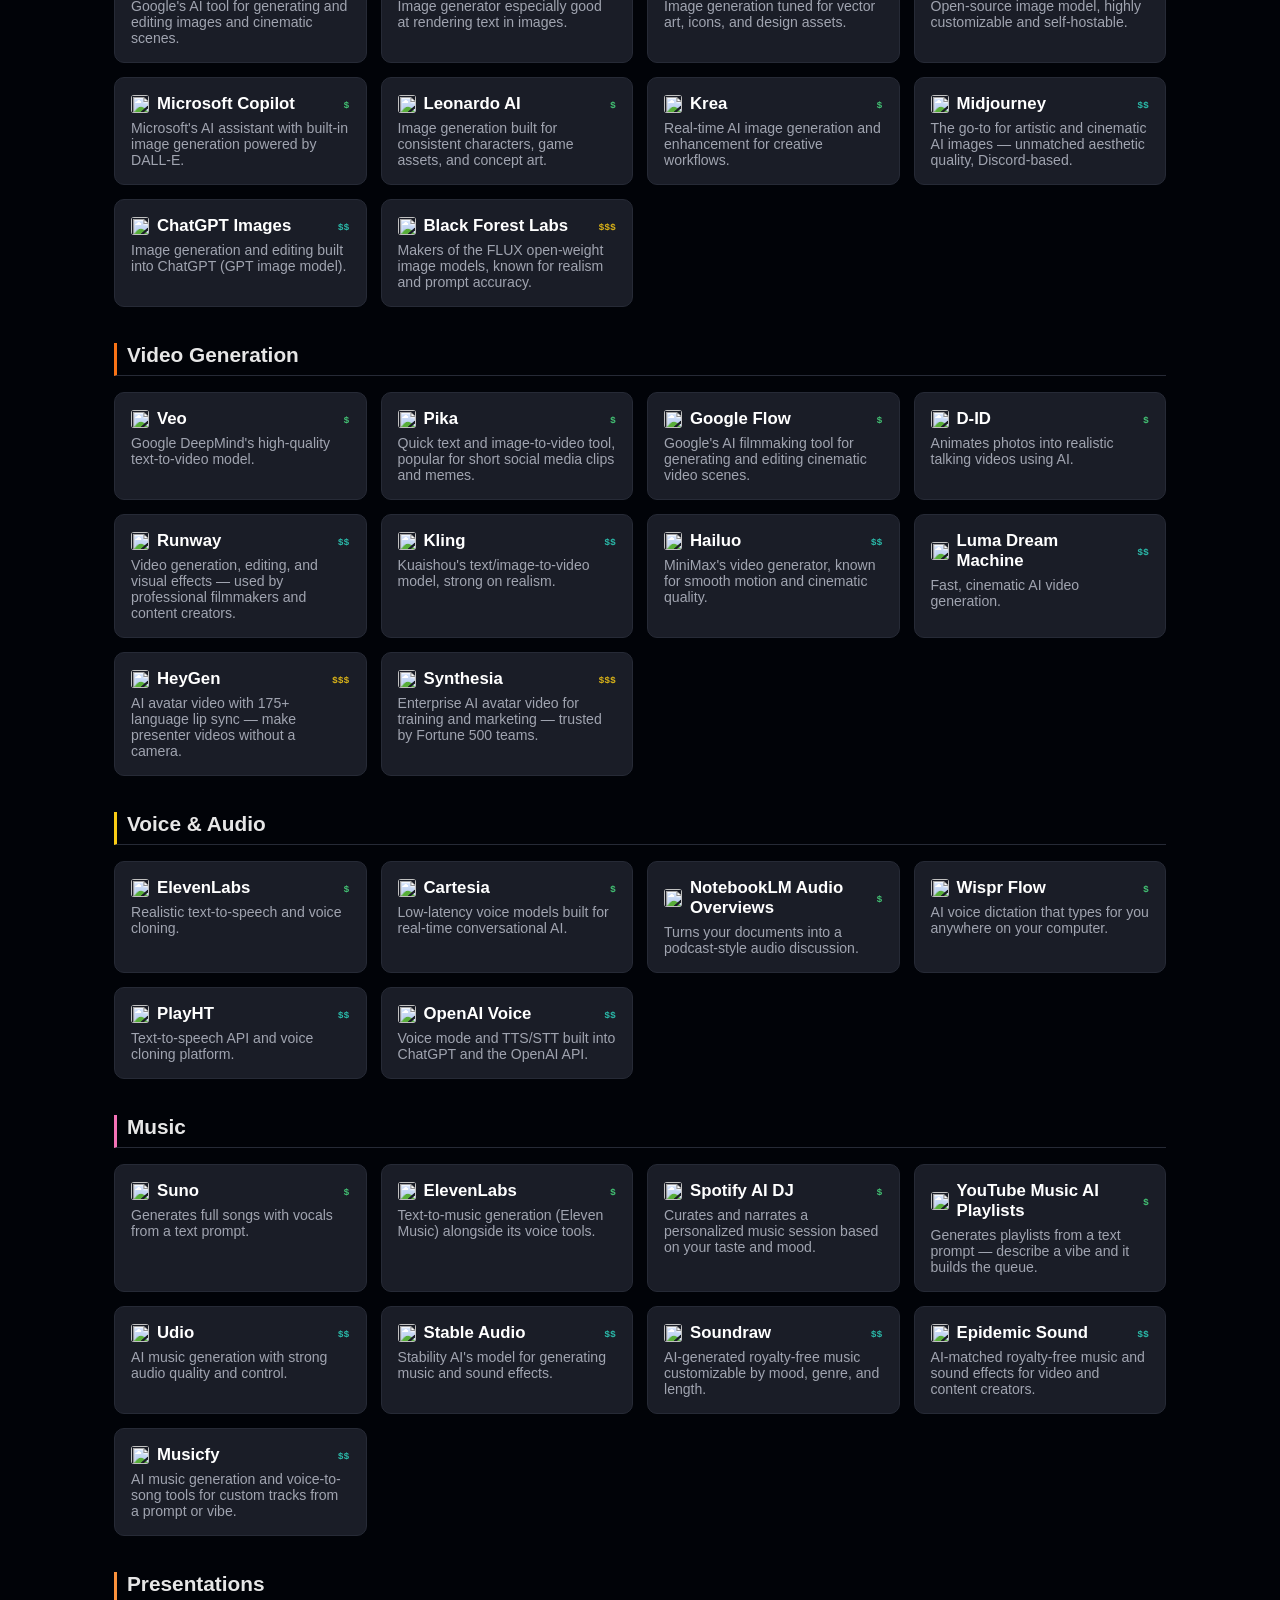
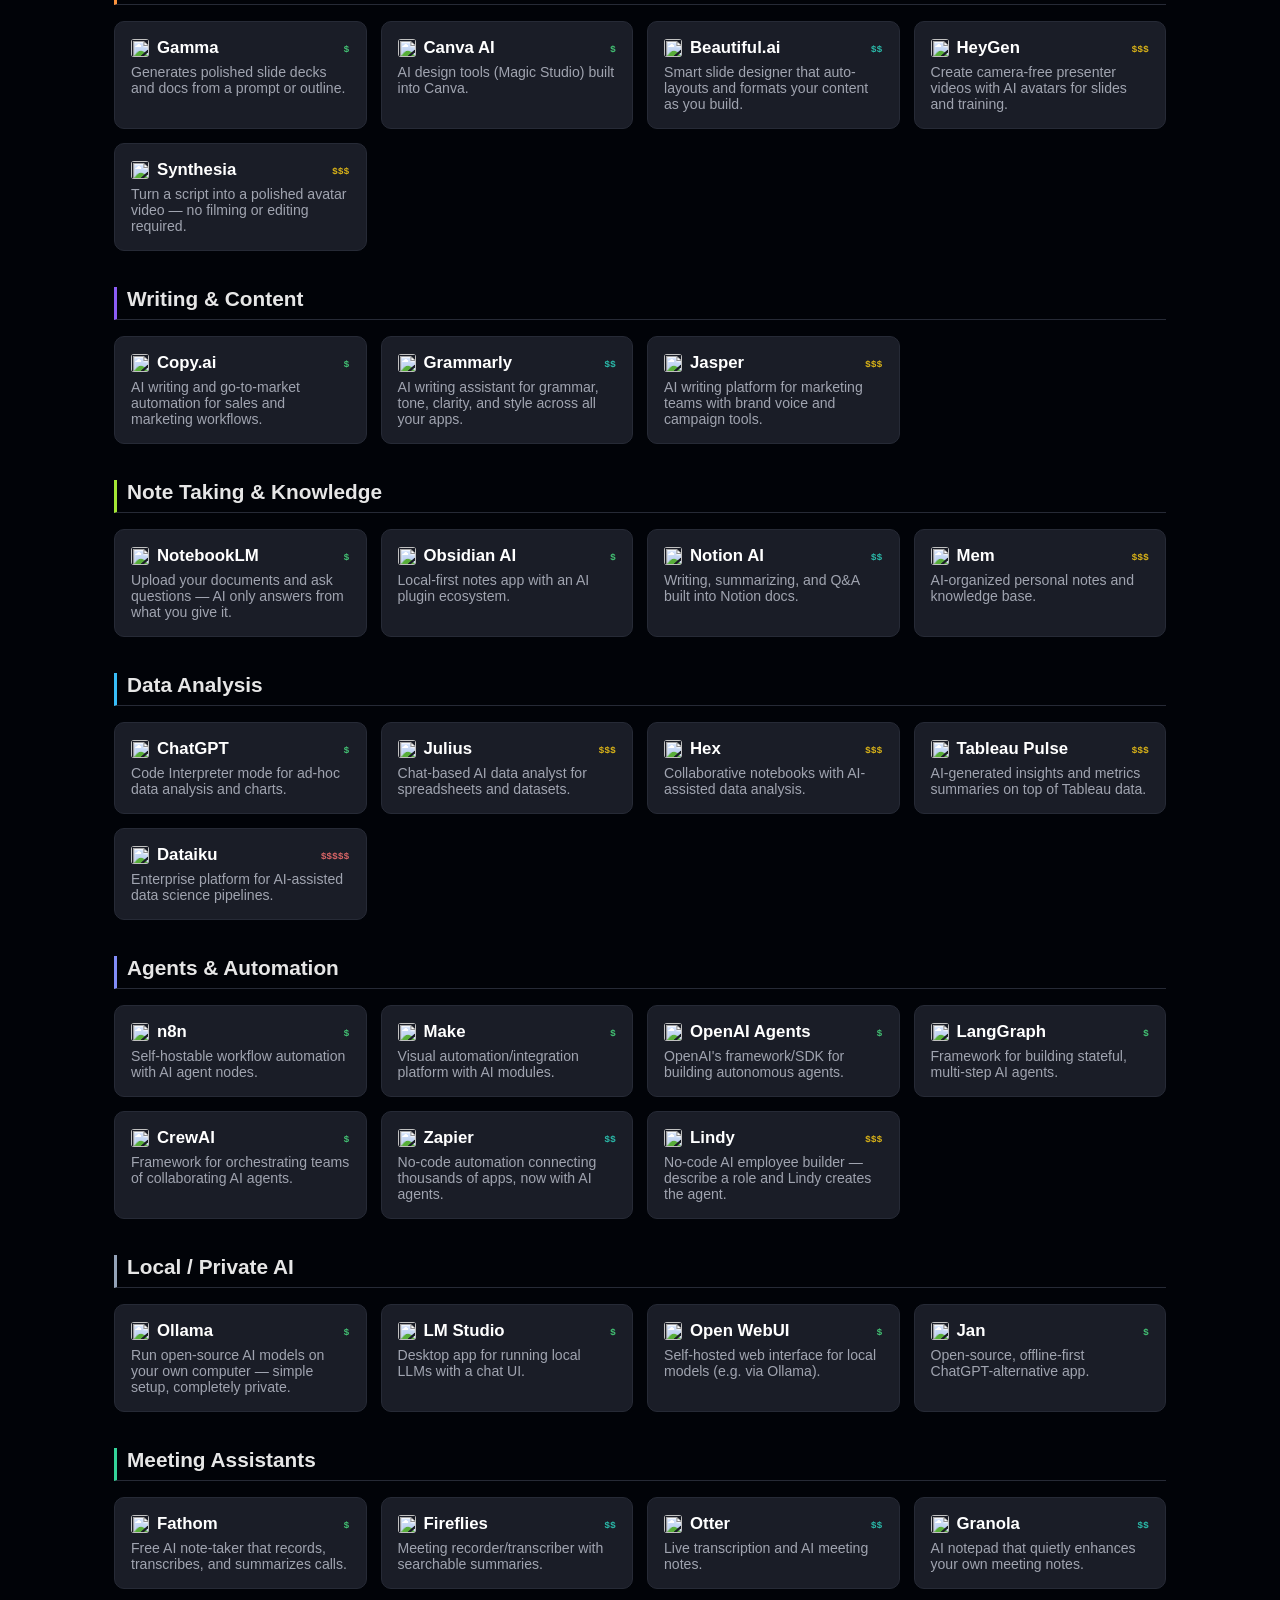
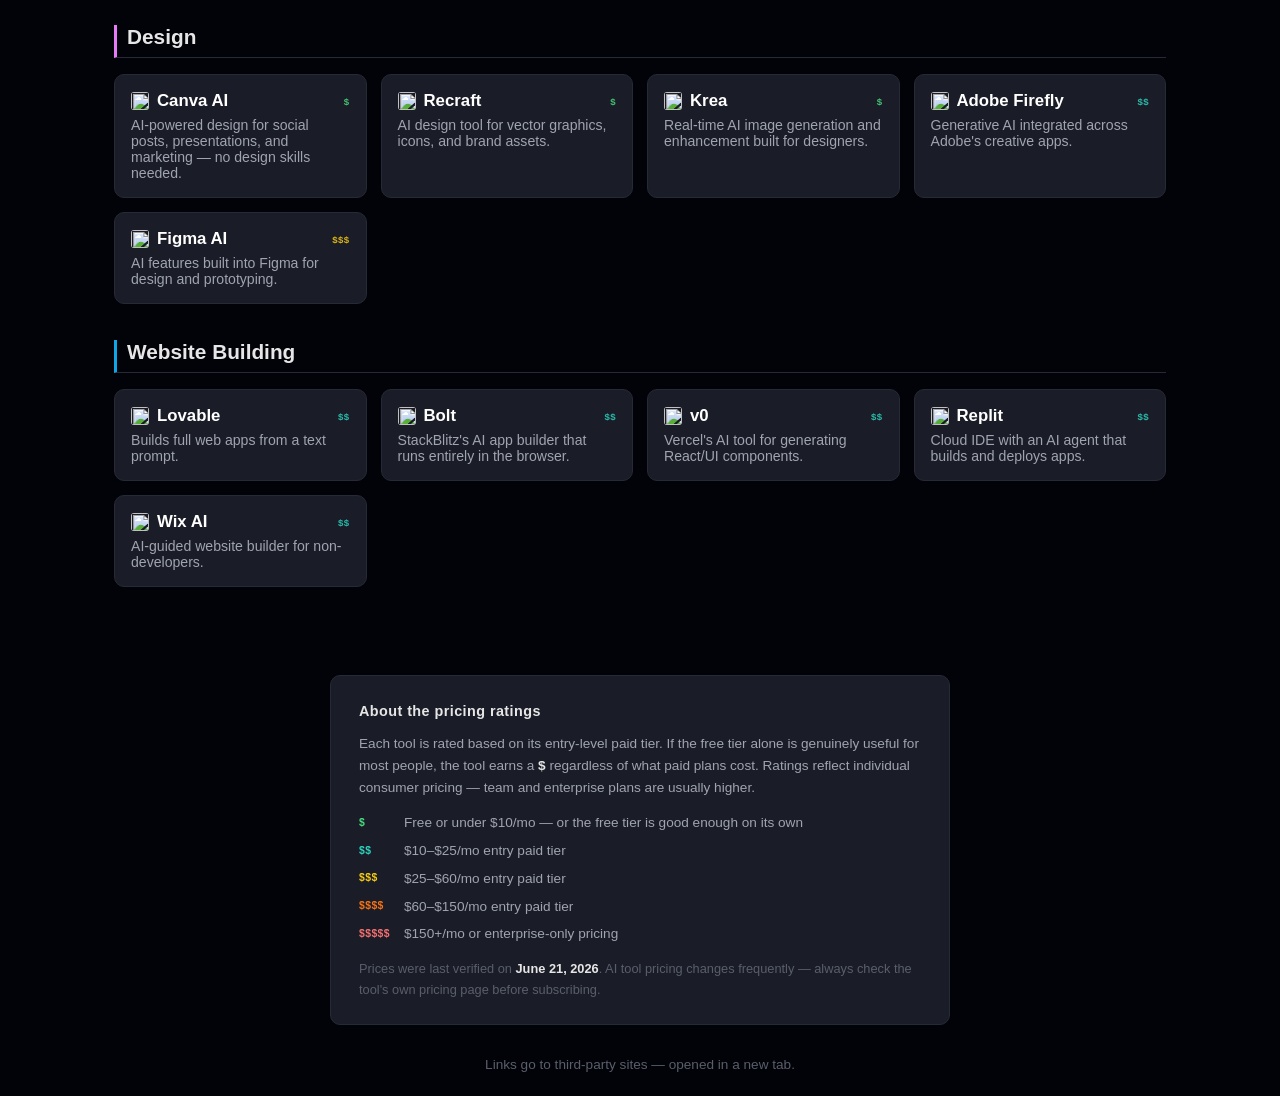
==== commit 716f2131: "Add book-style header bar linking back to the bookshelf Matches the sticky nav bar used on the book " ====
--- a/index.html
+++ b/index.html
@@ -11,6 +11,13 @@
 <canvas id="bg-canvas"></canvas>
 
 <div class="page-content">
+
+<nav id="shelf-nav">
+  <span class="nav-brand">AI Tool Directory</span>
+  <div class="nav-links">
+    <a href="https://sandybpatterson.github.io/bookshelf.html">&larr; Bookshelf</a>
+  </div>
+</nav>
 
 <header>
   <h1>AI Tool Directory</h1>
--- a/styles.css
+++ b/styles.css
@@ -54,9 +54,54 @@
   border-color: #6c8cff;
 }
 
+#shelf-nav {
+  position: sticky;
+  top: 0;
+  z-index: 12;
+  display: flex;
+  justify-content: space-between;
+  align-items: center;
+  padding: 16px 40px;
+  background: rgba(10,10,10,0.85);
+  backdrop-filter: blur(12px);
+  -webkit-backdrop-filter: blur(12px);
+  border-bottom: 1px solid #1e1e1e;
+}
+
+#shelf-nav .nav-brand {
+  font-family: 'Courier New', monospace;
+  font-size: 0.75rem;
+  letter-spacing: 0.15em;
+  text-transform: uppercase;
+  color: #c9a84c;
+}
+
+#shelf-nav .nav-links {
+  display: flex;
+  gap: 8px;
+}
+
+#shelf-nav .nav-links a {
+  font-family: 'Courier New', monospace;
+  font-size: 0.72rem;
+  letter-spacing: 0.08em;
+  text-transform: uppercase;
+  color: #888;
+  padding: 5px 14px;
+  border: 1px solid transparent;
+  border-radius: 999px;
+  text-decoration: none;
+  transition: color 0.15s ease, border-color 0.15s ease;
+}
+
+#shelf-nav .nav-links a:hover {
+  color: #c9a84c;
+  border-color: #c9a84c44;
+}
+
 #page-nav {
   position: sticky;
-  top: 0;
+  top: 48px;
   z-index: 11;
   display: flex;
   justify-content: center;
@@ -94,7 +139,7 @@
 
 #cat-nav {
   position: sticky;
-  top: 40px;
+  top: 88px;
   z-index: 10;
   display: flex;
   gap: 8px;
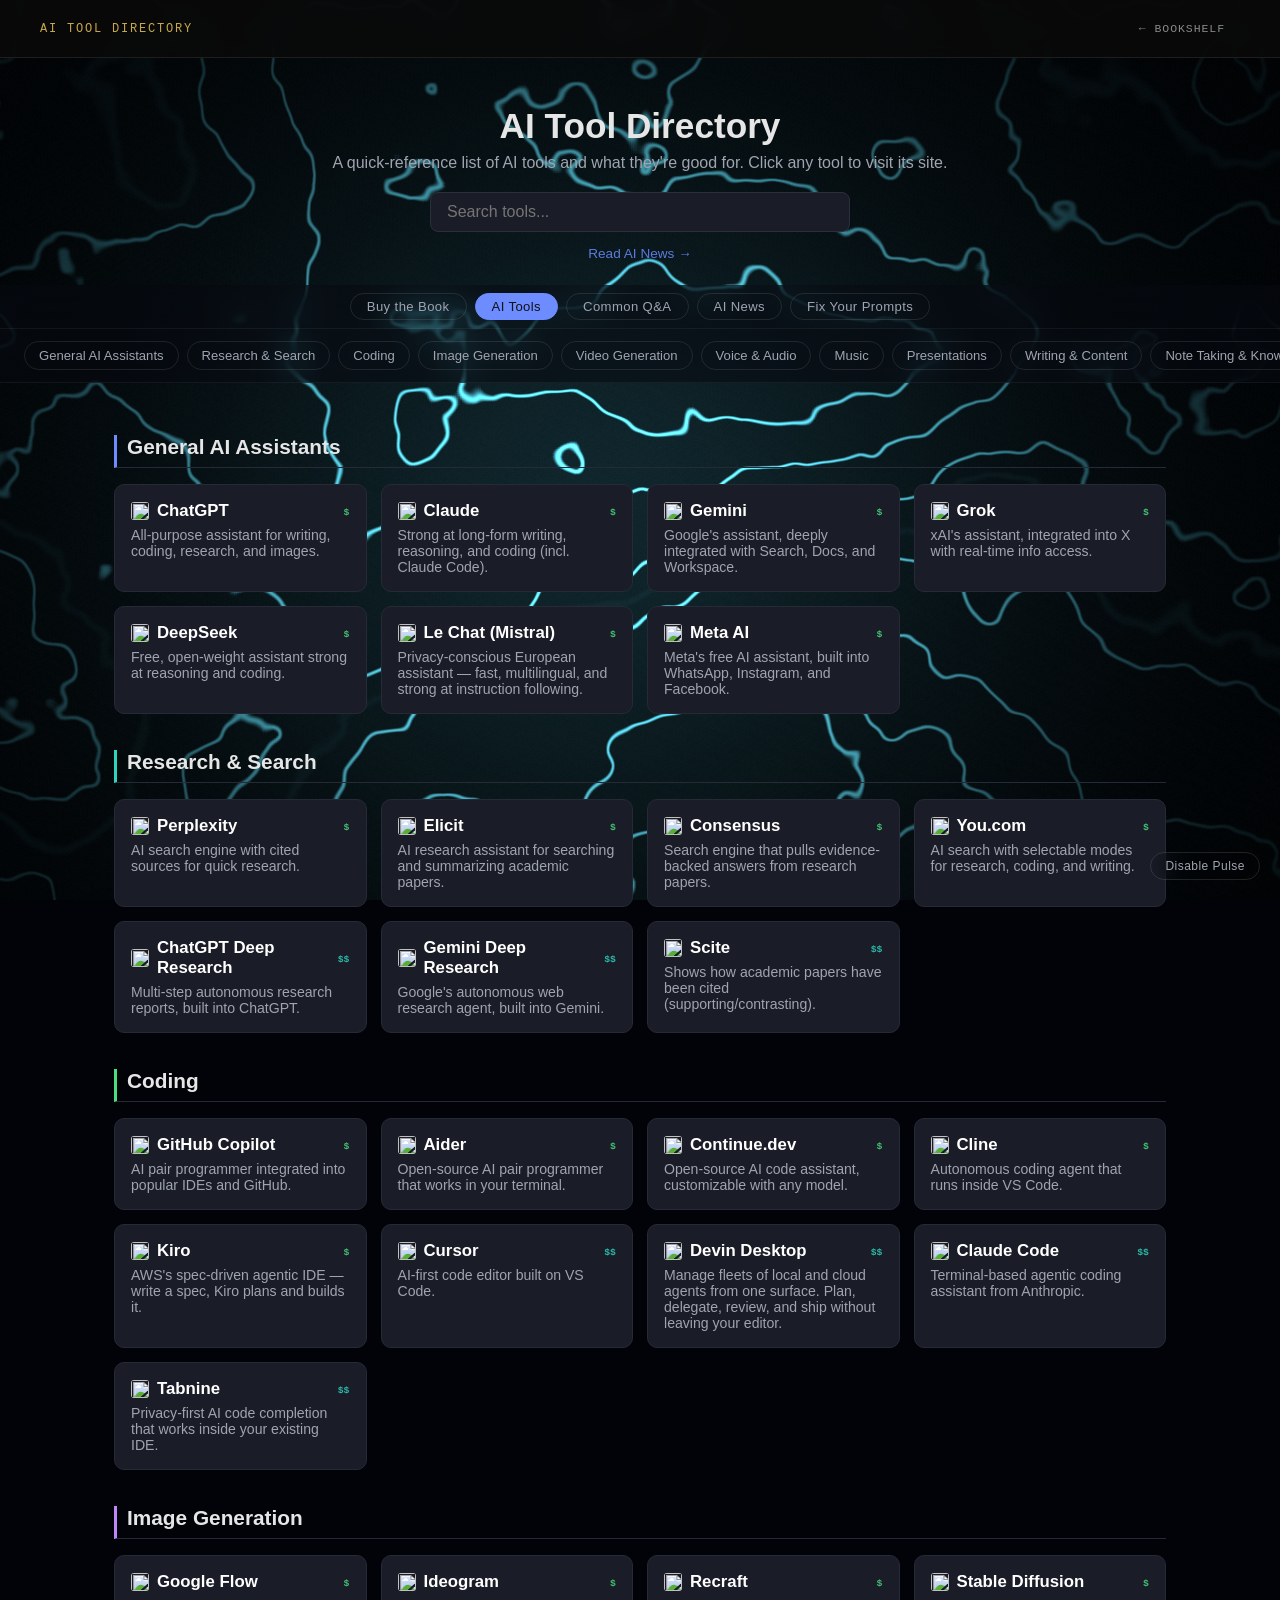
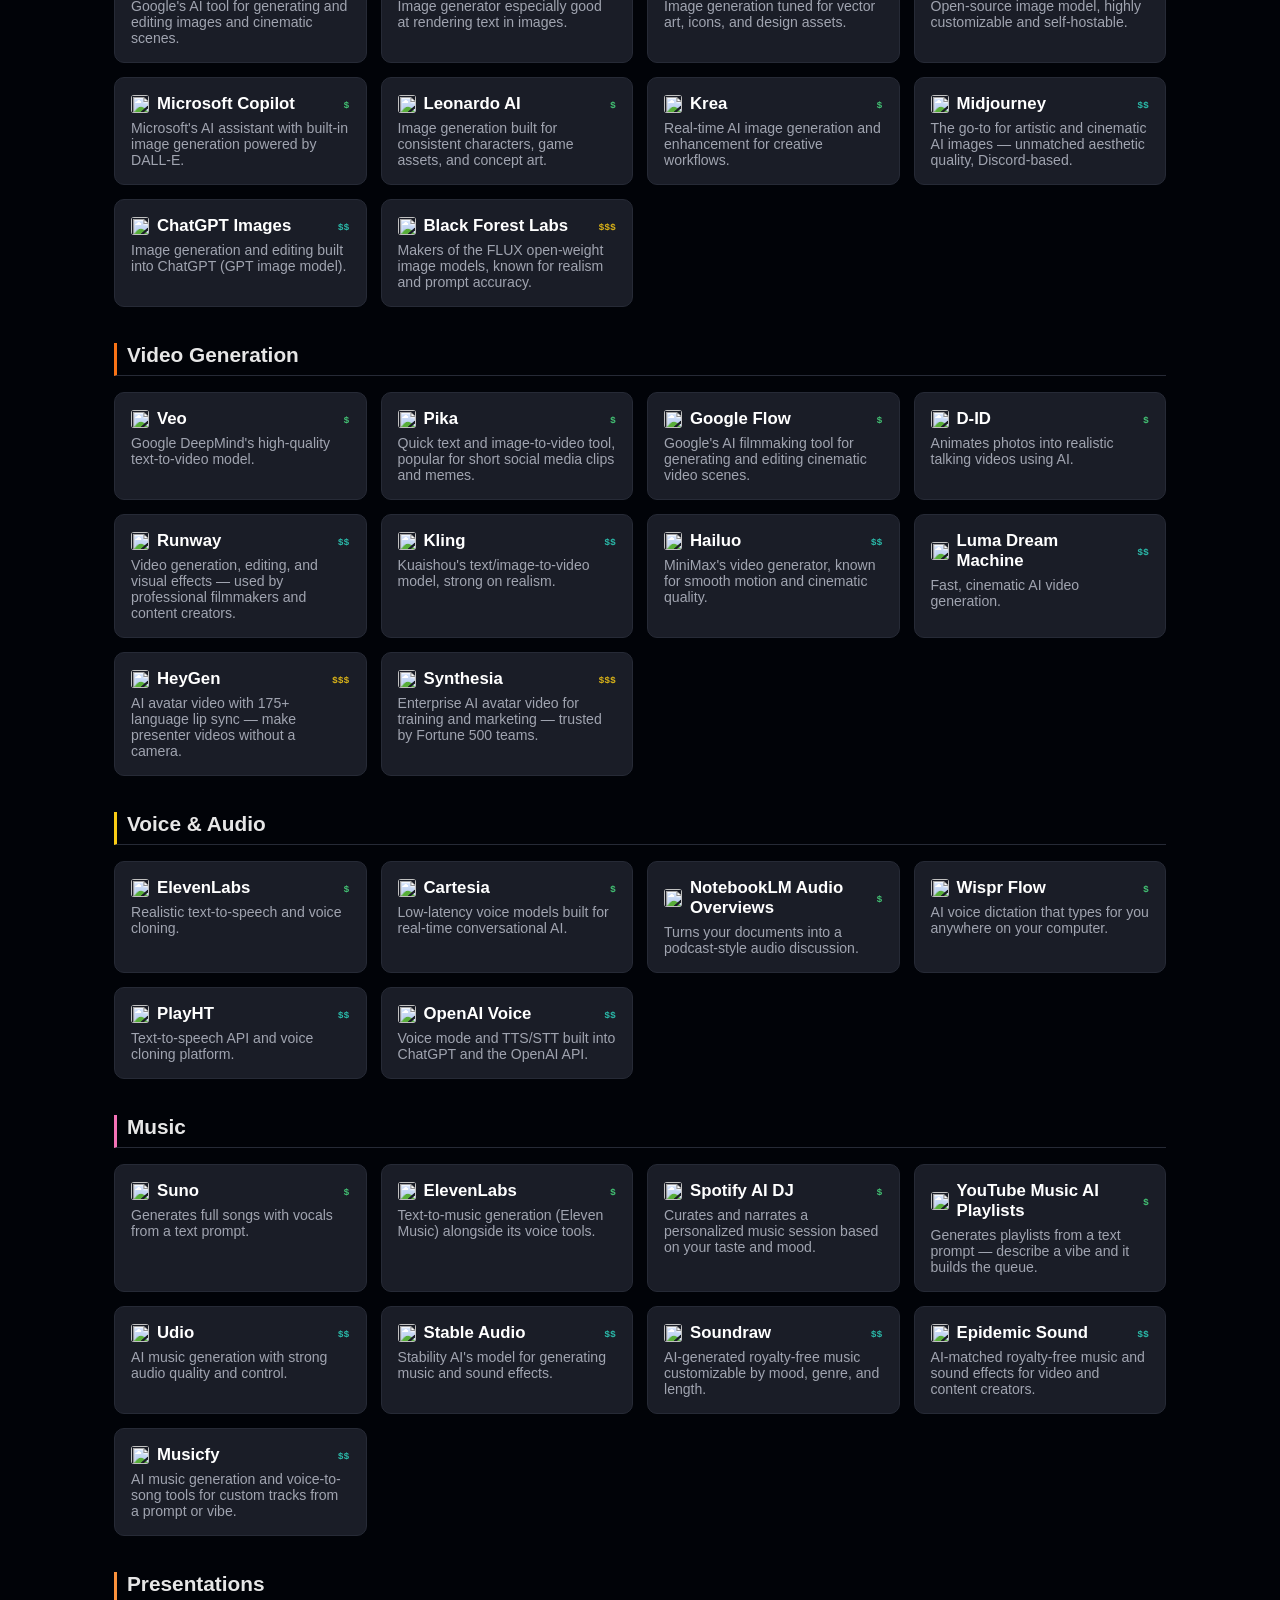
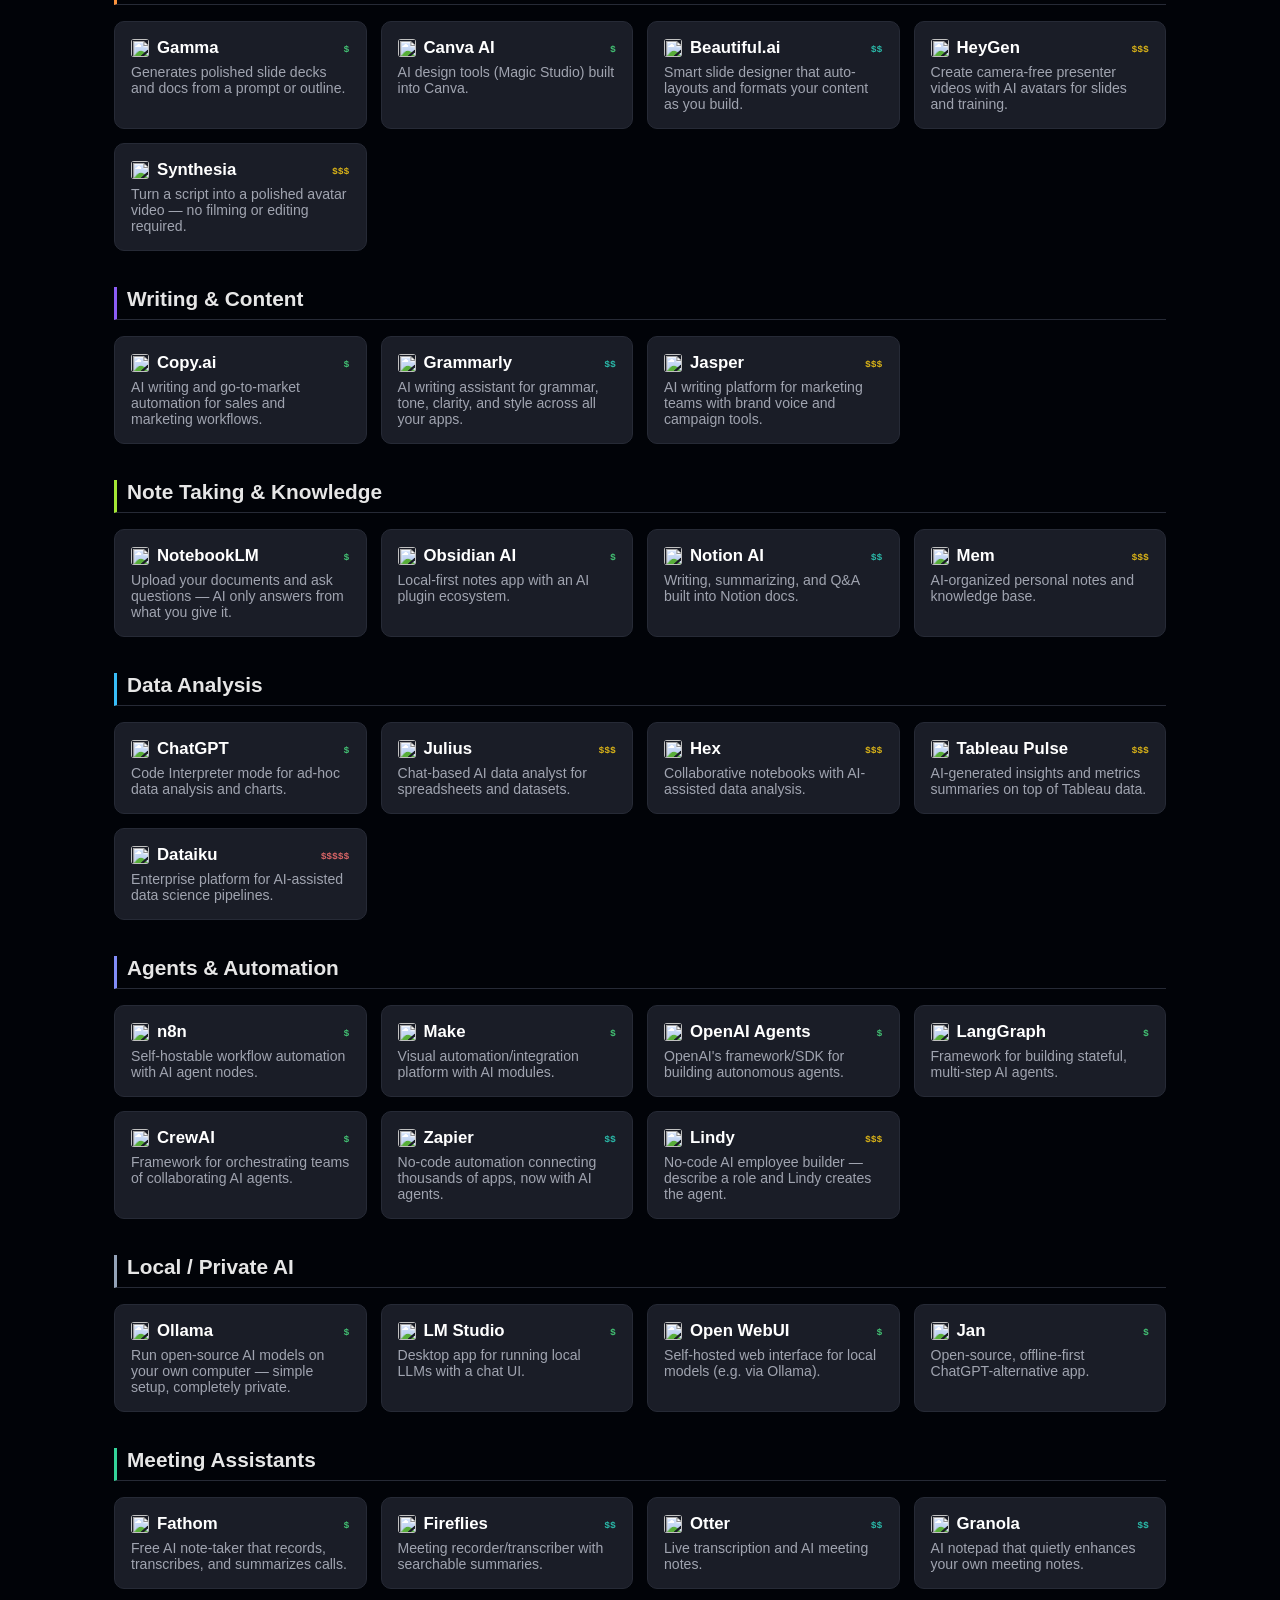
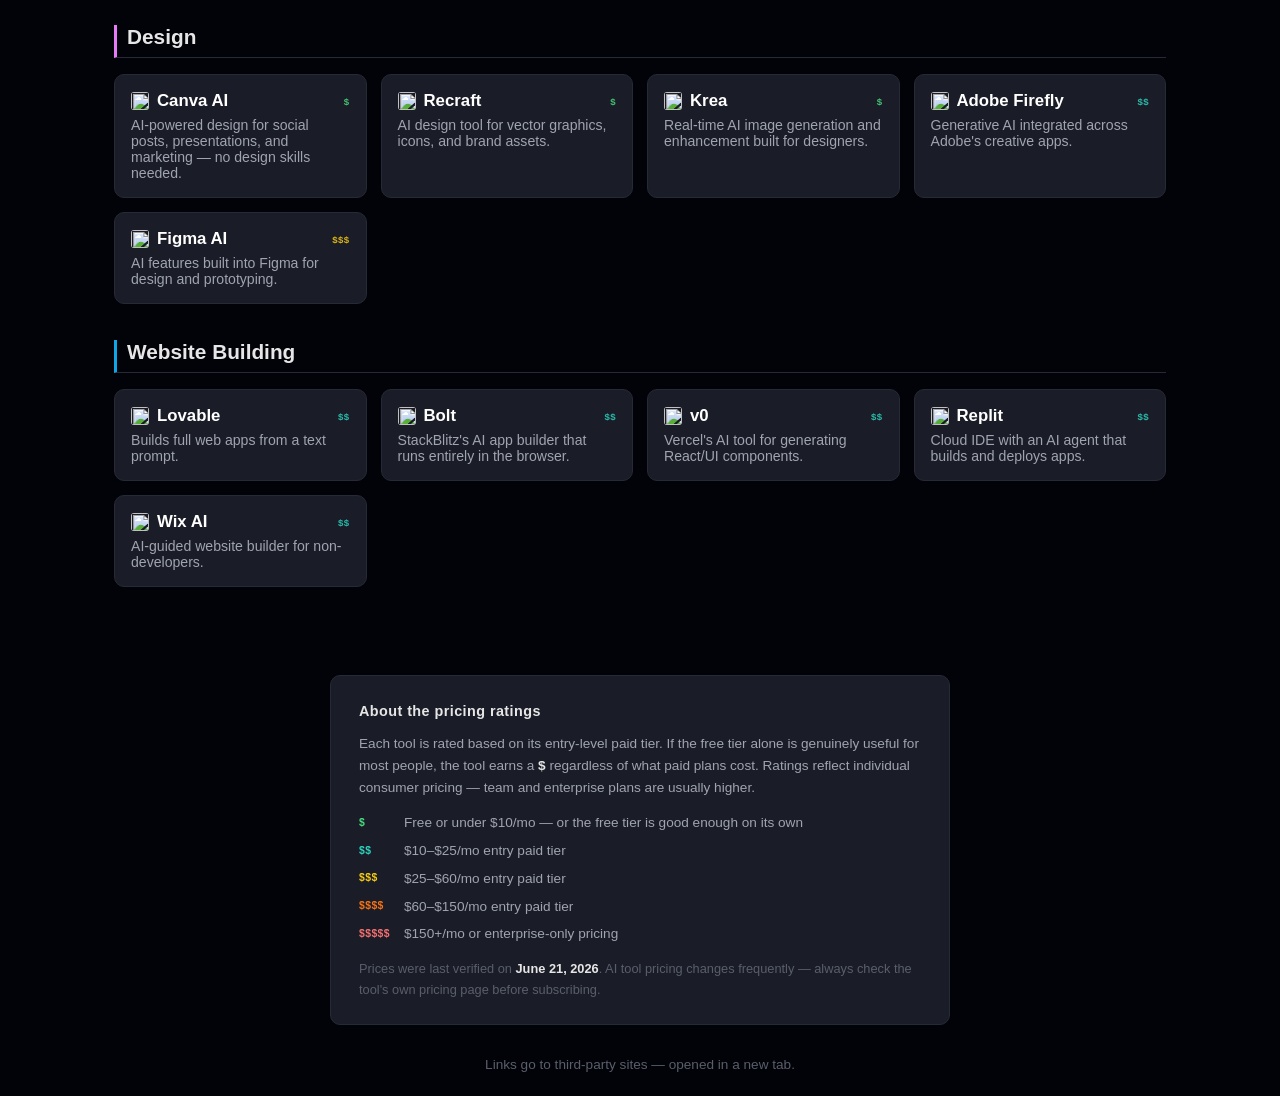
==== commit f57e60e6: "Replace old newsletter links with AI News The Original Bug Newsletter is retired; nav links, the hea" ====
--- a/index.html
+++ b/index.html
@@ -24,7 +24,7 @@
   <p class="subtitle">A quick-reference list of AI tools and what they're good for. Click any tool to visit its site.</p>
   <input type="text" id="search" placeholder="Search tools..." autocomplete="off">
   <p style="margin: 14px 0 0; font-size: 0.85rem;">
-    <a href="https://sandybpatterson.github.io/original-bug-book/newsletter.html" style="color: #6c8cff; text-decoration: none; opacity: 0.85; transition: opacity 0.15s;">Subscribe to The Original Bug Newsletter →</a>
+    <a href="https://sandybpatterson.github.io/ai-news/" style="color: #6c8cff; text-decoration: none; opacity: 0.85; transition: opacity 0.15s;">Read AI News →</a>
   </p>
 </header>
 
@@ -32,7 +32,7 @@
   <a href="book.html">Buy the Book</a>
   <a href="index.html" class="active">AI Tools</a>
   <a href="faq.html">Common Q&amp;A</a>
-  <a href="https://sandybpatterson.github.io/original-bug-book/newsletter.html">The Original Bug Newsletter</a>
+  <a href="https://sandybpatterson.github.io/ai-news/">AI News</a>
   <a href="prompts.html">Fix Your Prompts</a>
 </nav>
 
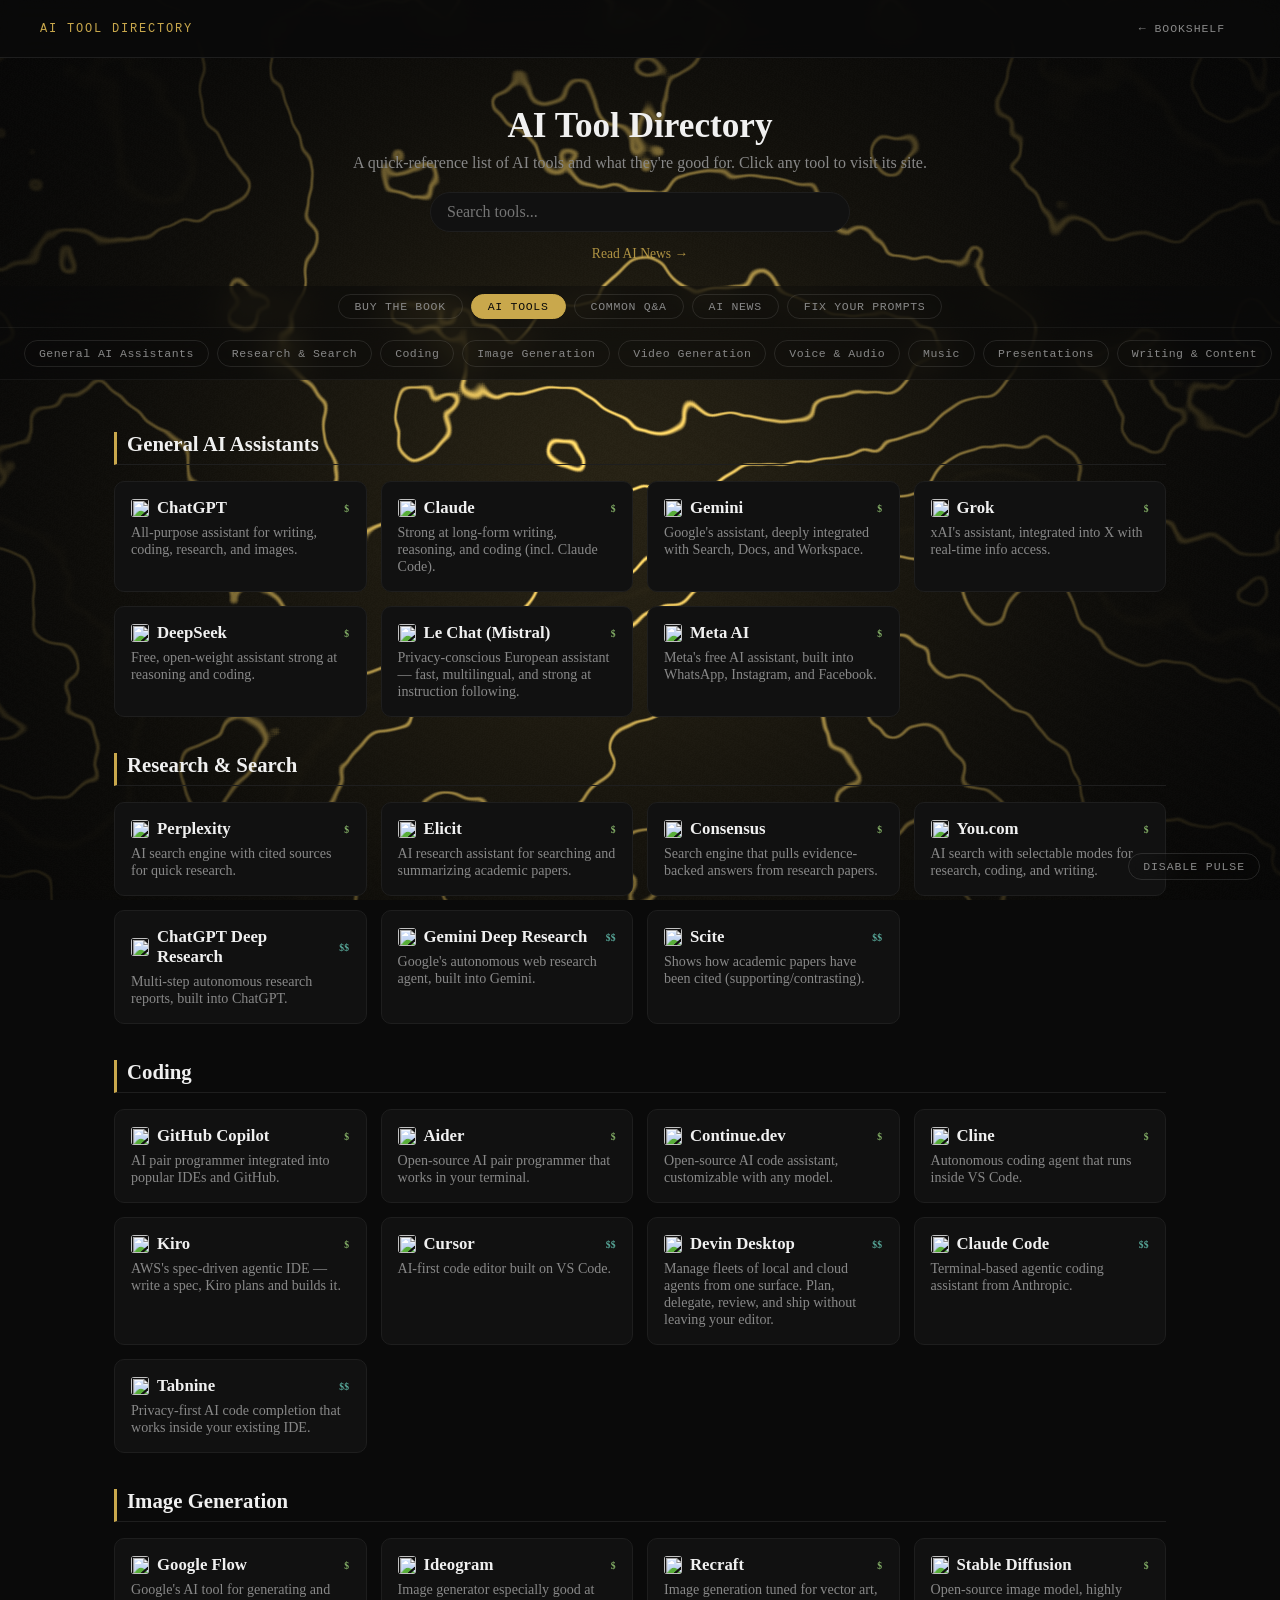
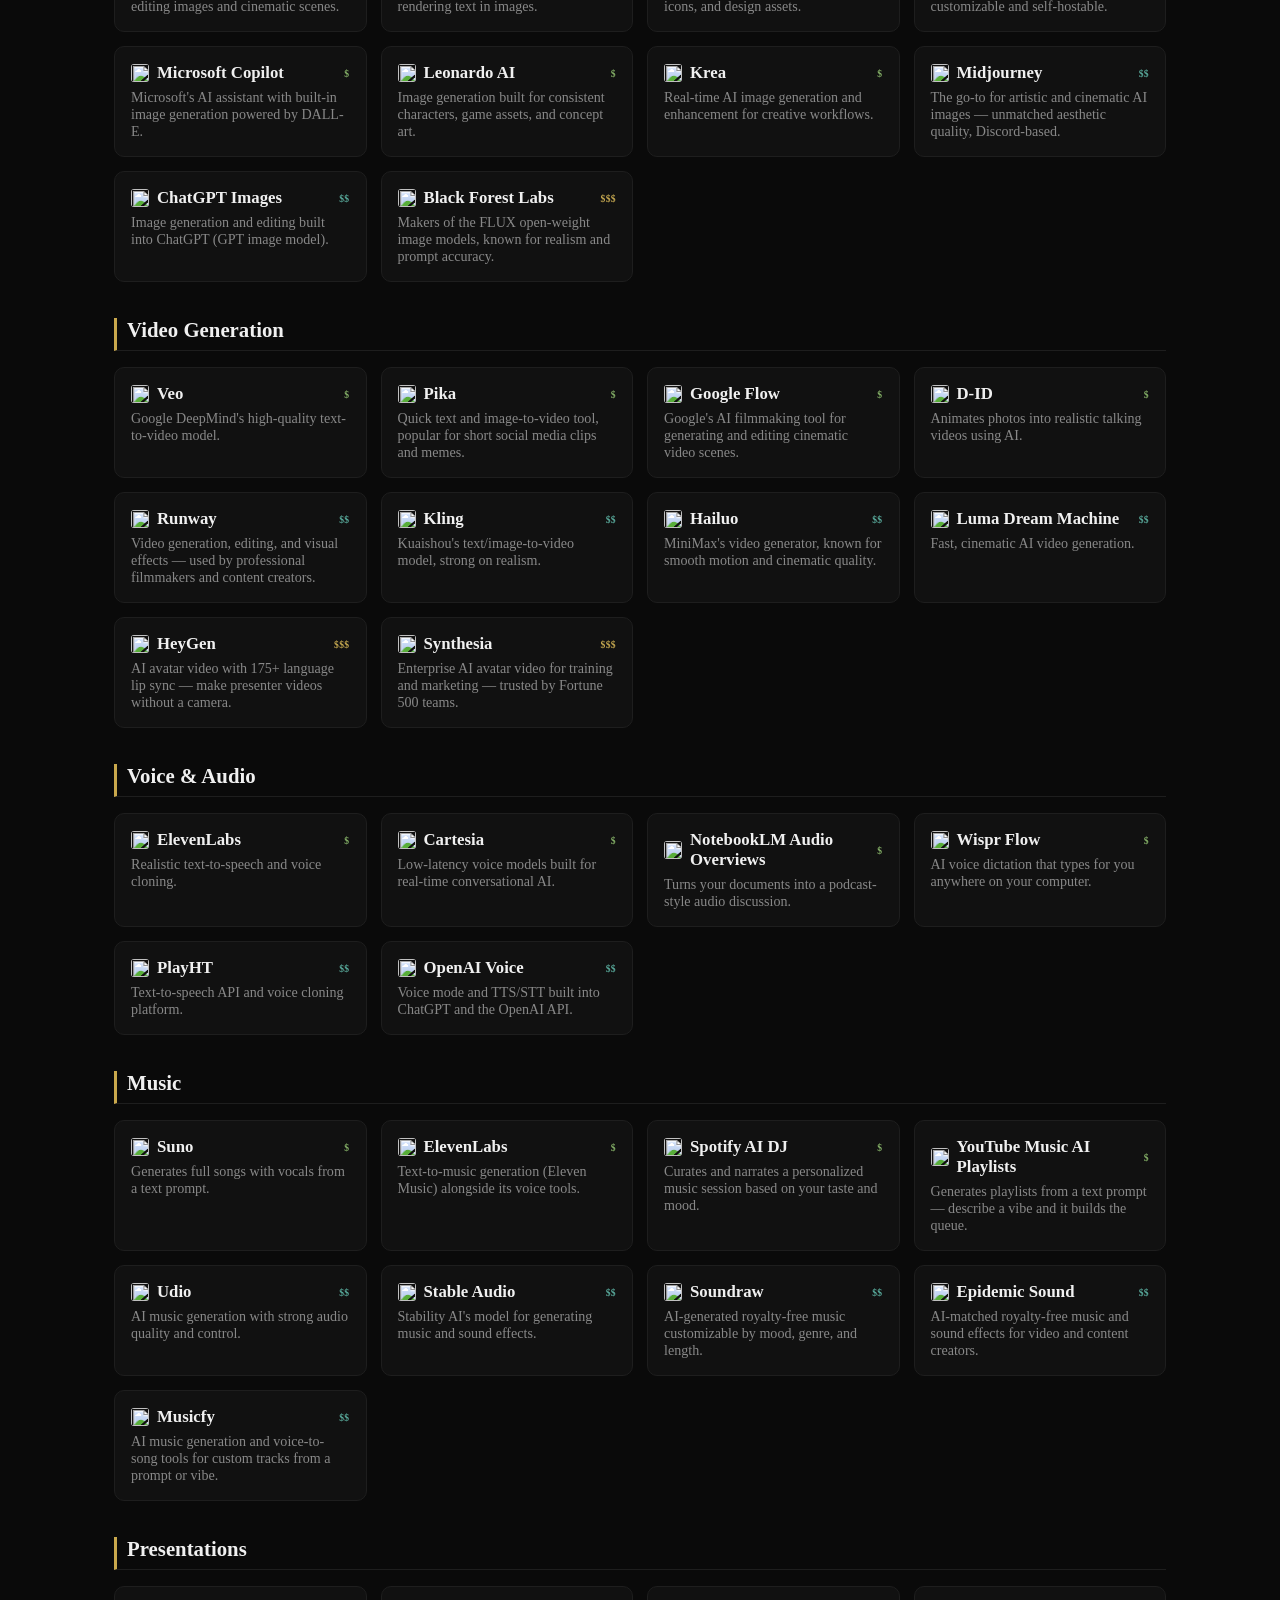
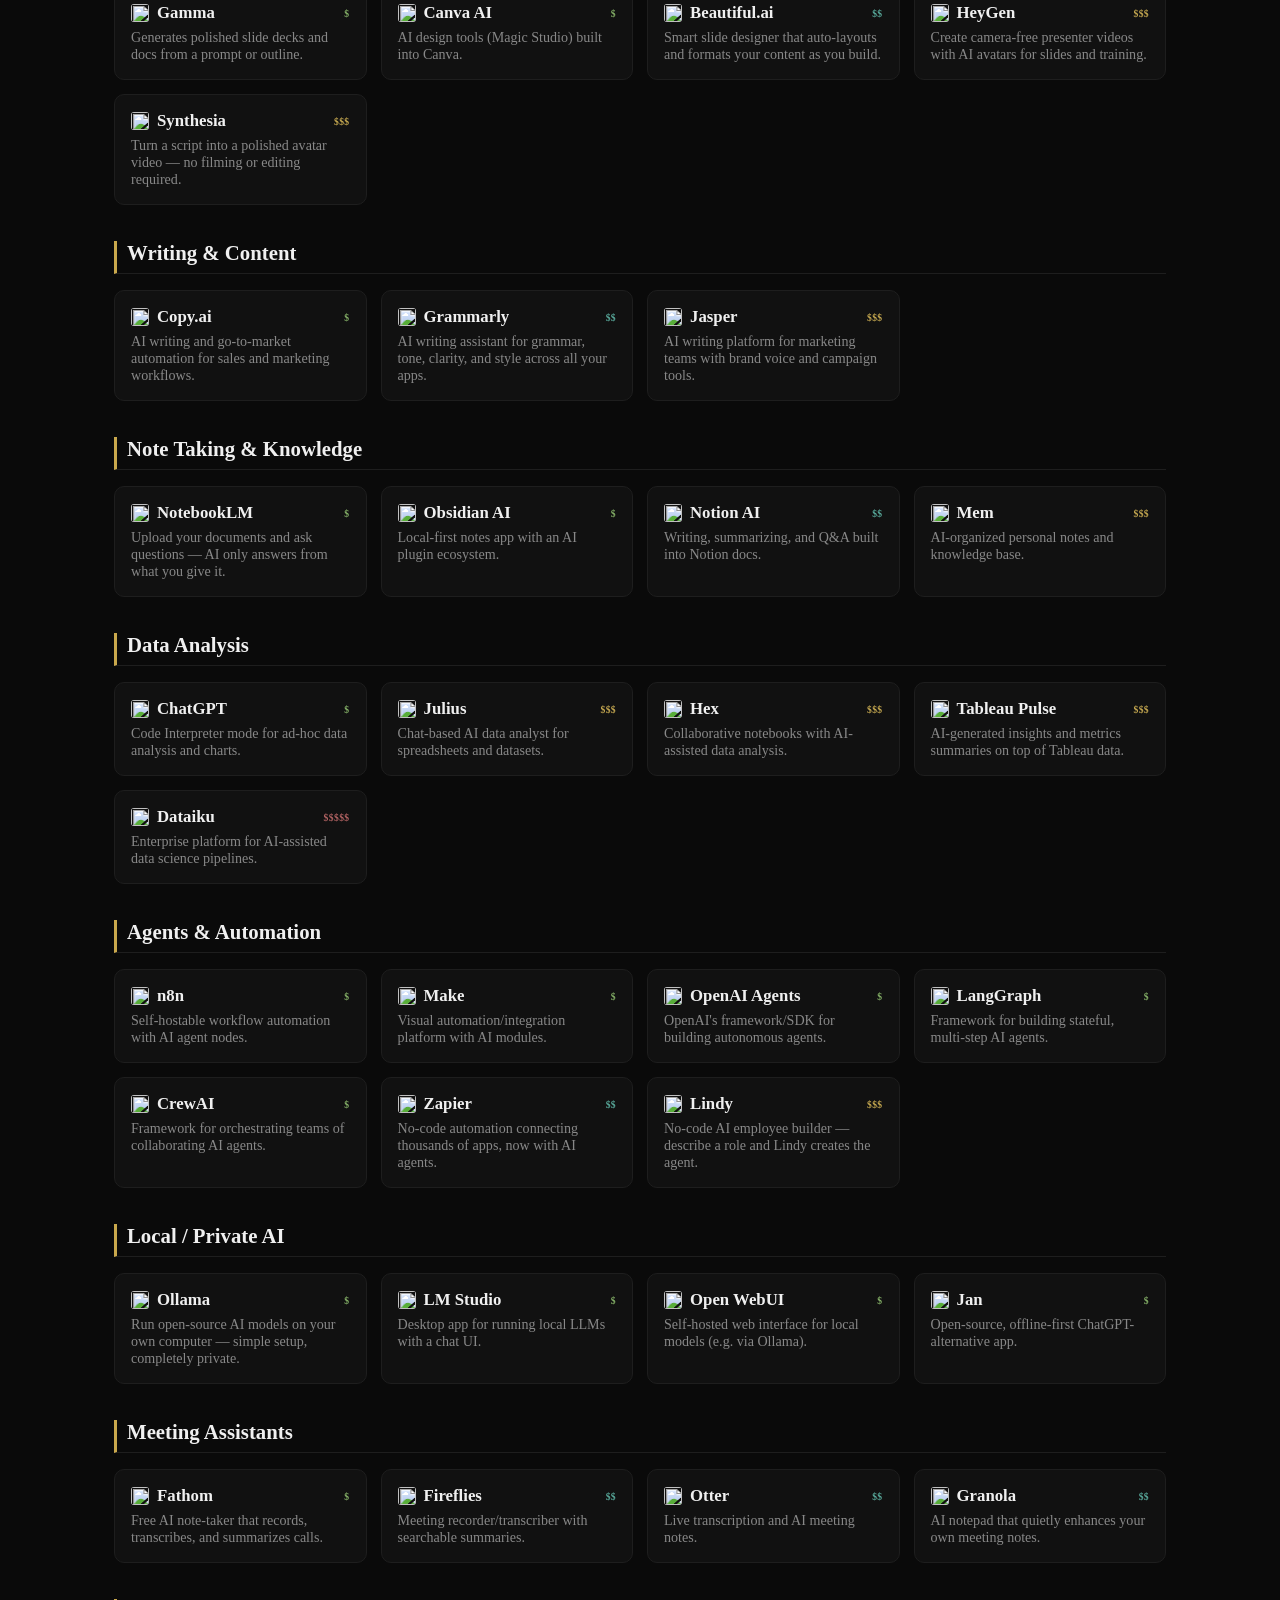
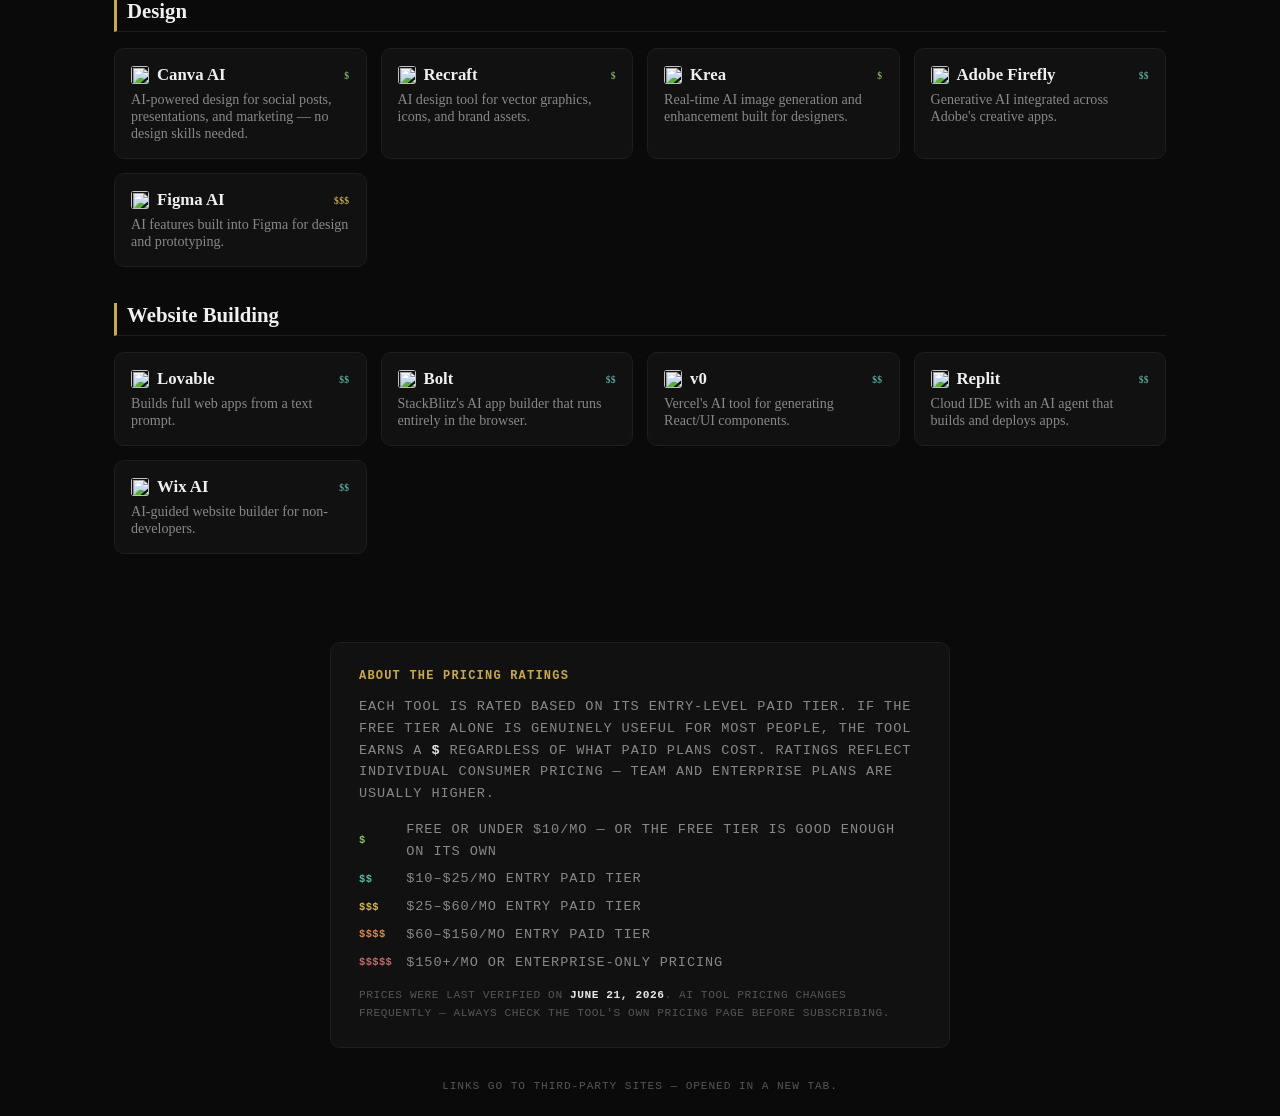
==== commit 775d8e26: "Reskin AI Tool Directory to match the site's design system Same layout and structure throughout — ju" ====
--- a/index.html
+++ b/index.html
@@ -24,7 +24,7 @@
   <p class="subtitle">A quick-reference list of AI tools and what they're good for. Click any tool to visit its site.</p>
   <input type="text" id="search" placeholder="Search tools..." autocomplete="off">
   <p style="margin: 14px 0 0; font-size: 0.85rem;">
-    <a href="https://sandybpatterson.github.io/ai-news/" style="color: #6c8cff; text-decoration: none; opacity: 0.85; transition: opacity 0.15s;">Read AI News →</a>
+    <a href="https://sandybpatterson.github.io/ai-news/" style="color: #c9a84c; text-decoration: none; opacity: 0.85; transition: opacity 0.15s;">Read AI News →</a>
   </p>
 </header>
 
--- a/styles.css
+++ b/styles.css
@@ -4,9 +4,9 @@
 
 body {
   margin: 0;
-  font-family: -apple-system, BlinkMacSystemFont, "Segoe UI", Roboto, Helvetica, Arial, sans-serif;
-  background: #010308;
-  color: #e6e6e6;
+  font-family: Georgia, 'Times New Roman', serif;
+  background: #0a0a0a;
+  color: #e8e8e8;
 }
 
 #bg-canvas {
@@ -31,11 +31,12 @@
 header h1 {
   margin: 0 0 8px;
   font-size: 2.2rem;
+  color: #f0f0f0;
 }
 
 .subtitle {
   margin: 0 0 20px;
-  color: #a0a4b0;
+  color: #888;
 }
 
 #search {
@@ -43,15 +44,16 @@
   max-width: 420px;
   padding: 10px 16px;
   font-size: 1rem;
-  border-radius: 8px;
-  border: 1px solid #2c2f3a;
-  background: #1a1d27;
-  color: #e6e6e6;
+  font-family: Georgia, serif;
+  border-radius: 999px;
+  border: 1px solid #1e1e1e;
+  background: #111;
+  color: #e8e8e8;
 }
 
 #search:focus {
   outline: none;
-  border-color: #6c8cff;
+  border-color: #c9a84c;
 }
 
 #shelf-nav {
@@ -107,7 +109,7 @@
   justify-content: center;
   gap: 8px;
   padding: 8px 24px;
-  background: rgba(8, 10, 18, 0.55);
+  background: rgba(10, 10, 10, 0.55);
   backdrop-filter: blur(16px);
   -webkit-backdrop-filter: blur(16px);
   border-bottom: 1px solid rgba(255,255,255,0.05);
@@ -118,23 +120,25 @@
   border-radius: 999px;
   background: transparent;
   border: 1px solid rgba(255,255,255,0.10);
-  color: #a0a4b0;
+  color: #888;
   text-decoration: none;
-  font-size: 0.82rem;
-  letter-spacing: 0.03em;
+  font-family: 'Courier New', monospace;
+  font-size: 0.72rem;
+  letter-spacing: 0.06em;
+  text-transform: uppercase;
   transition: background 0.12s ease, color 0.12s ease, border-color 0.12s ease;
 }
 
 #page-nav a:hover {
-  border-color: rgba(255,255,255,0.30);
-  color: #e6e6e6;
+  border-color: #c9a84c44;
+  color: #c9a84c;
   background: rgba(255,255,255,0.05);
 }
 
 #page-nav a.active {
-  background: #6c8cff;
-  border-color: #6c8cff;
-  color: #0f1115;
+  background: #c9a84c;
+  border-color: #c9a84c;
+  color: #0a0a0a;
 }
 
 #cat-nav {
@@ -145,7 +149,7 @@
   gap: 8px;
   overflow-x: auto;
   padding: 12px 24px;
-  background: rgba(8, 10, 18, 0.55);
+  background: rgba(10, 10, 10, 0.55);
   backdrop-filter: blur(16px);
   -webkit-backdrop-filter: blur(16px);
   border-bottom: 1px solid rgba(255,255,255,0.05);
@@ -162,22 +166,24 @@
   border-radius: 999px;
   background: transparent;
   border: 1px solid rgba(255,255,255,0.10);
-  color: #a0a4b0;
+  color: #888;
   text-decoration: none;
-  font-size: 0.82rem;
+  font-family: 'Courier New', monospace;
+  font-size: 0.72rem;
+  letter-spacing: 0.04em;
   transition: background 0.12s ease, color 0.12s ease, border-color 0.12s ease;
 }
 
 #cat-nav a:hover {
-  border-color: rgba(255,255,255,0.30);
-  color: #e6e6e6;
+  border-color: #c9a84c44;
+  color: #c9a84c;
   background: rgba(255,255,255,0.05);
 }
 
 #cat-nav a.active {
-  background: #6c8cff;
-  border-color: #6c8cff;
-  color: #0f1115;
+  background: #c9a84c;
+  border-color: #c9a84c;
+  color: #0a0a0a;
 }
 
 main {
@@ -187,24 +193,6 @@
   scroll-margin-top: 0;
 }
 
-/* Per-category accent colors */
-#general       { --accent: #6c8cff; }
-#research      { --accent: #2dd4bf; }
-#coding        { --accent: #4ade80; }
-#image         { --accent: #c084fc; }
-#video         { --accent: #f97316; }
-#voice         { --accent: #facc15; }
-#music         { --accent: #f472b6; }
-#presentations { --accent: #fb923c; }
-#notes         { --accent: #a3e635; }
-#data          { --accent: #38bdf8; }
-#agents        { --accent: #818cf8; }
-#local         { --accent: #94a3b8; }
-#meetings      { --accent: #34d399; }
-#design        { --accent: #e879f9; }
-#webbuild      { --accent: #0ea5e9; }
-#writing       { --accent: #8b5cf6; }
-
 .category {
   scroll-margin-top: 90px;
 }
@@ -212,8 +200,9 @@
 .category h2 {
   margin: 36px 0 16px;
   font-size: 1.3rem;
-  border-bottom: 1px solid #262a36;
-  border-left: 3px solid var(--accent, #6c8cff);
+  color: #f0f0f0;
+  border-bottom: 1px solid #1e1e1e;
+  border-left: 3px solid #c9a84c;
   padding-bottom: 8px;
   padding-left: 10px;
 }
@@ -228,8 +217,8 @@
   display: block;
   padding: 16px;
   border-radius: 10px;
-  background: #1a1d27;
-  border: 1px solid #262a36;
+  background: #111;
+  border: 1px solid #1e1e1e;
   text-decoration: none;
   color: inherit;
   transition: transform 0.12s ease, border-color 0.12s ease;
@@ -237,7 +226,7 @@
 
 .card:hover {
   transform: translateY(-2px);
-  border-color: var(--accent, #6c8cff);
+  border-color: #c9a84c;
 }
 
 .card .favicon {
@@ -254,7 +243,7 @@
   gap: 8px;
   margin: 0 0 6px;
   font-size: 1.05rem;
-  color: #ffffff;
+  color: #f0f0f0;
 }
 
 .price-badge {
@@ -263,18 +252,18 @@
   letter-spacing: 0.04em;
   margin-left: auto;
   flex-shrink: 0;
-  opacity: 0.85;
-}
-.price-badge[data-rating="$"]     { color: #4ade80; }
-.price-badge[data-rating="$$"]    { color: #2dd4bf; }
-.price-badge[data-rating="$$$"]   { color: #facc15; }
-.price-badge[data-rating="$$$$"]  { color: #f97316; }
-.price-badge[data-rating="$$$$$"] { color: #f87171; }
+  opacity: 0.9;
+}
+.price-badge[data-rating="$"]     { color: #8fbf6f; }
+.price-badge[data-rating="$$"]    { color: #5fb8a8; }
+.price-badge[data-rating="$$$"]   { color: #d6b656; }
+.price-badge[data-rating="$$$$"]  { color: #d98a4a; }
+.price-badge[data-rating="$$$$$"] { color: #c26b6b; }
 
 .card p {
   margin: 0;
   font-size: 0.88rem;
-  color: #a0a4b0;
+  color: #888;
 }
 
 .category.hidden {
@@ -288,28 +277,33 @@
 footer {
   text-align: center;
   padding: 24px;
-  color: #5a5e6b;
-  font-size: 0.85rem;
+  color: #555;
+  font-family: 'Courier New', monospace;
+  font-size: 0.7rem;
+  letter-spacing: 0.08em;
+  text-transform: uppercase;
 }
 
 .pricing-disclaimer {
   max-width: 620px;
   margin: 0 auto 32px;
   padding: 24px 28px;
-  background: #1a1d27;
-  border: 1px solid #262a36;
+  background: #111;
+  border: 1px solid #1e1e1e;
   border-radius: 10px;
   text-align: left;
-  color: #a0a4b0;
+  color: #888;
   font-size: 0.85rem;
   line-height: 1.6;
 }
 
 .pricing-disclaimer h3 {
   margin: 0 0 10px;
-  font-size: 0.9rem;
-  color: #e6e6e6;
-  letter-spacing: 0.03em;
+  font-family: 'Courier New', monospace;
+  font-size: 0.75rem;
+  letter-spacing: 0.1em;
+  text-transform: uppercase;
+  color: #c9a84c;
 }
 
 .pricing-disclaimer p {
@@ -317,7 +311,7 @@
 }
 
 .pricing-disclaimer strong {
-  color: #e6e6e6;
+  color: #e8e8e8;
 }
 
 .rating-key {
@@ -336,8 +330,10 @@
 
 .disclaimer-meta {
   margin: 14px 0 0 !important;
-  font-size: 0.8rem;
-  color: #5a5e6b;
+  font-family: 'Courier New', monospace;
+  font-size: 0.7rem;
+  letter-spacing: 0.05em;
+  color: #555;
 }
 
 .footer-note {
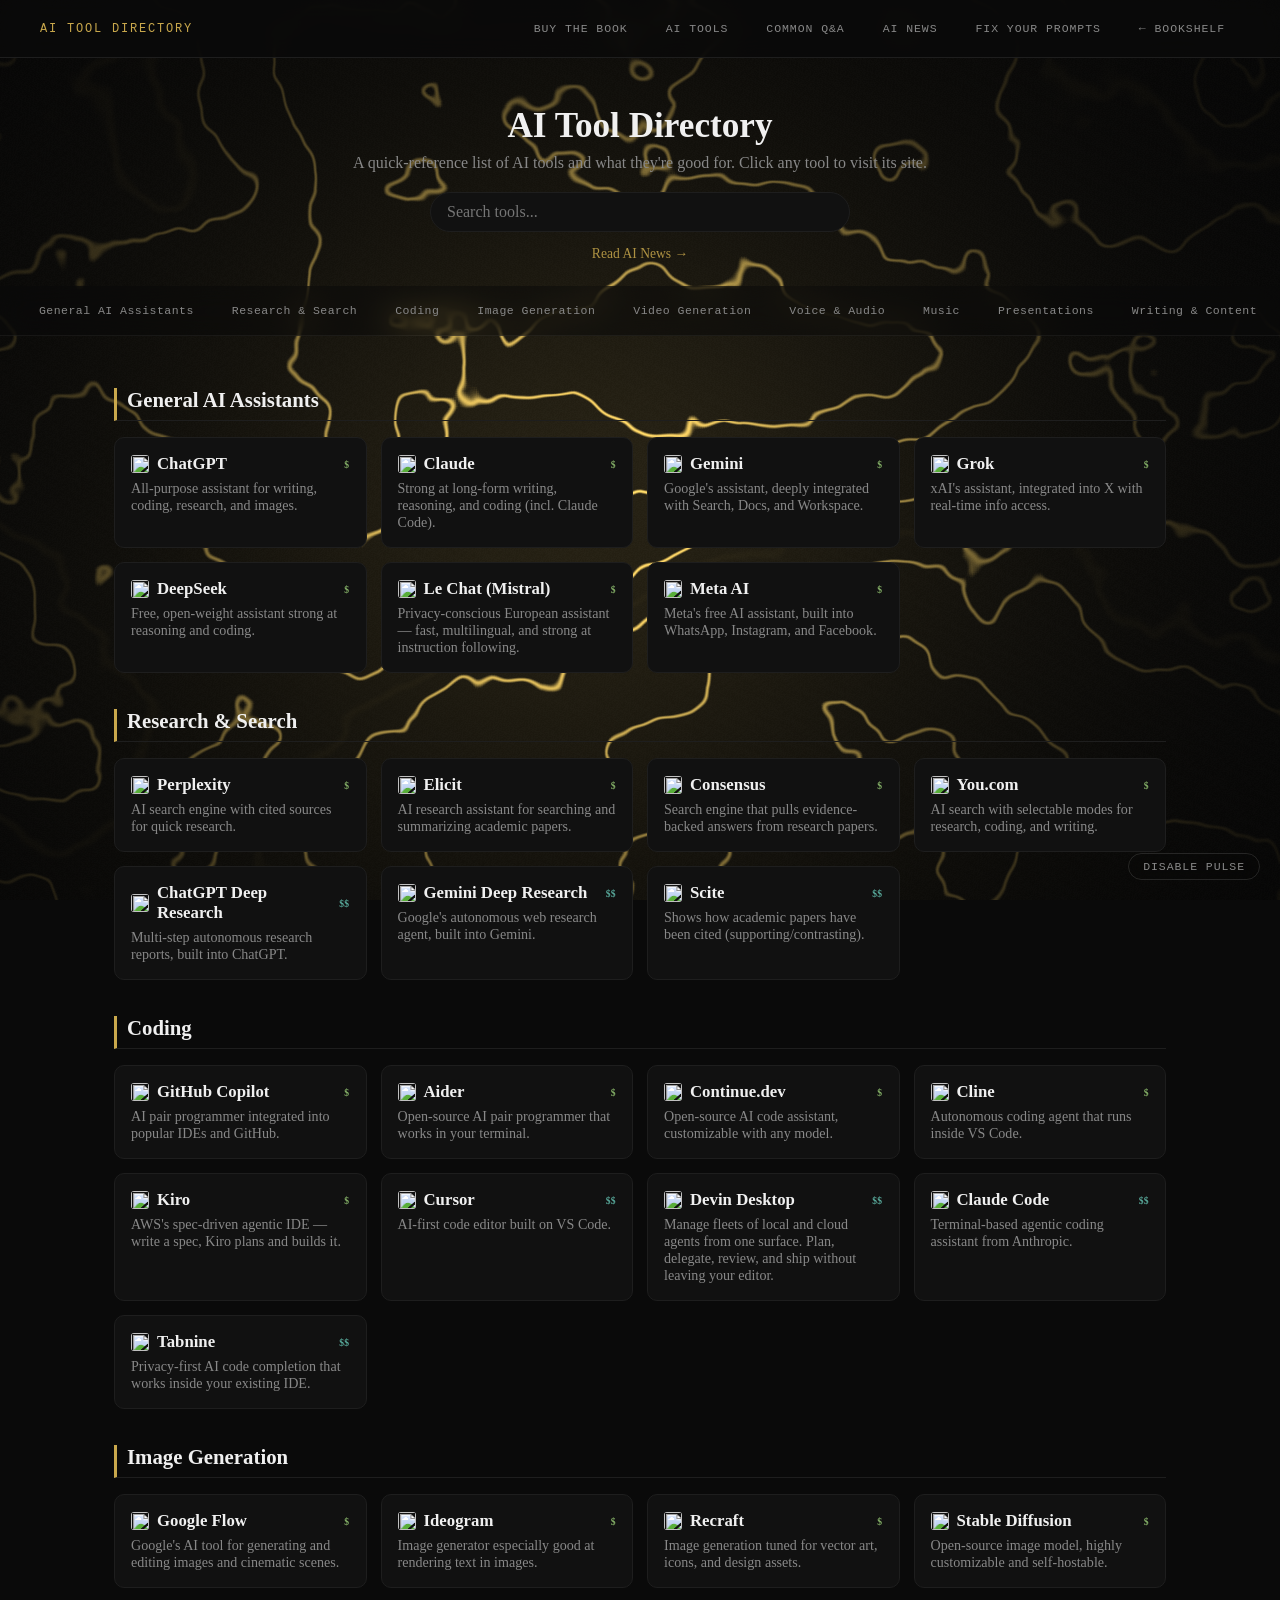
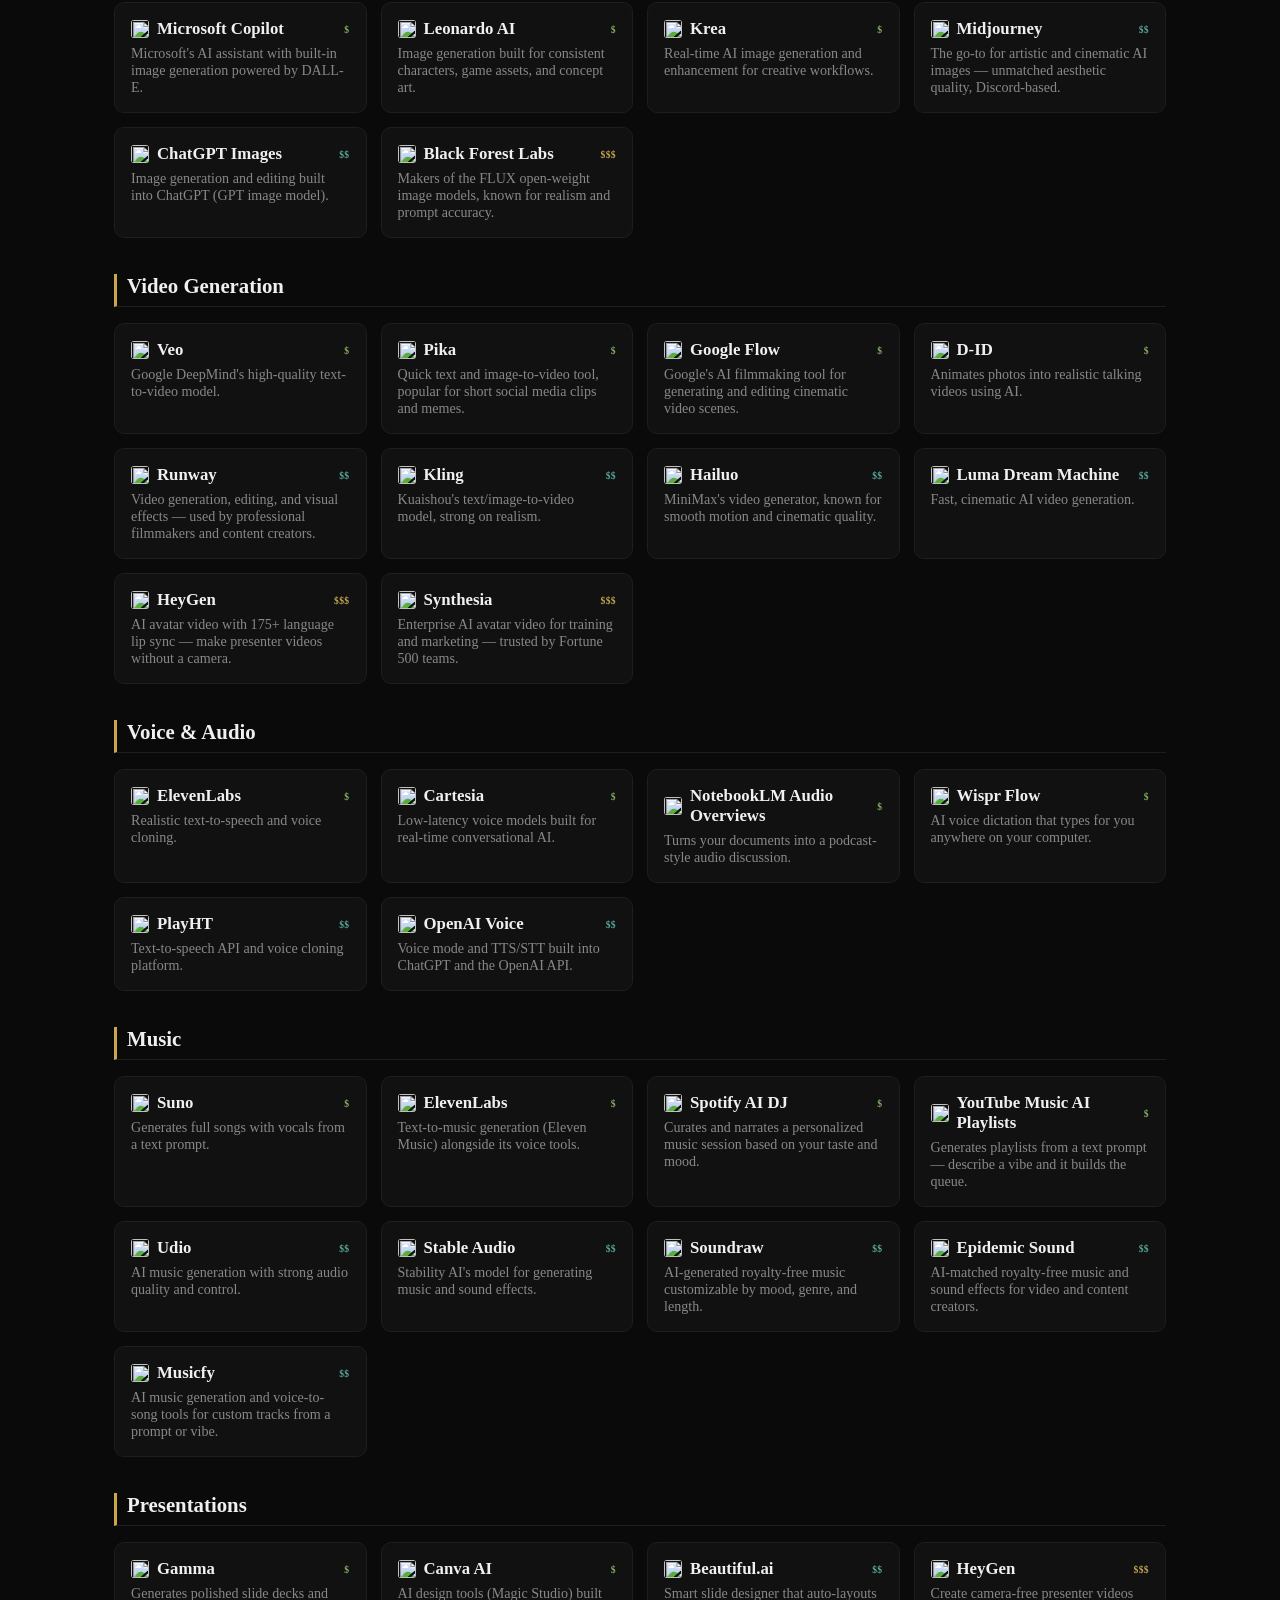
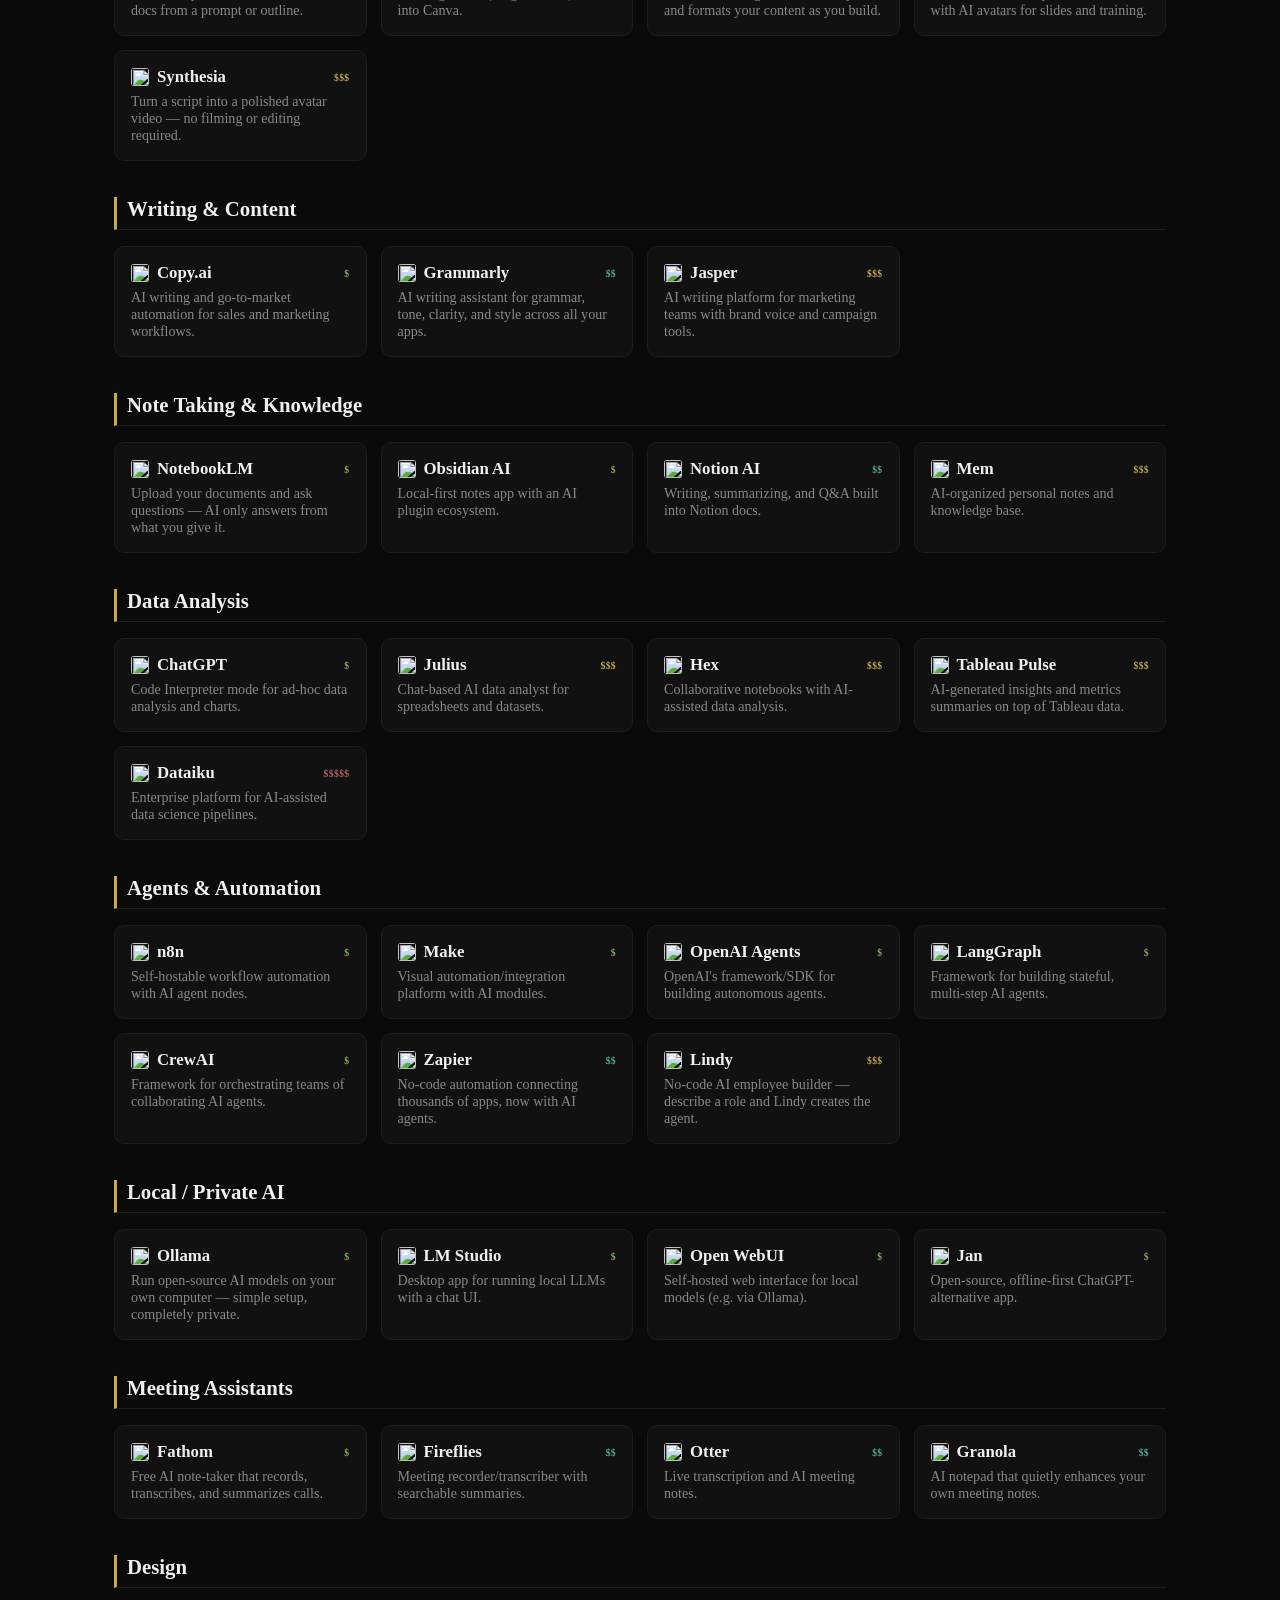
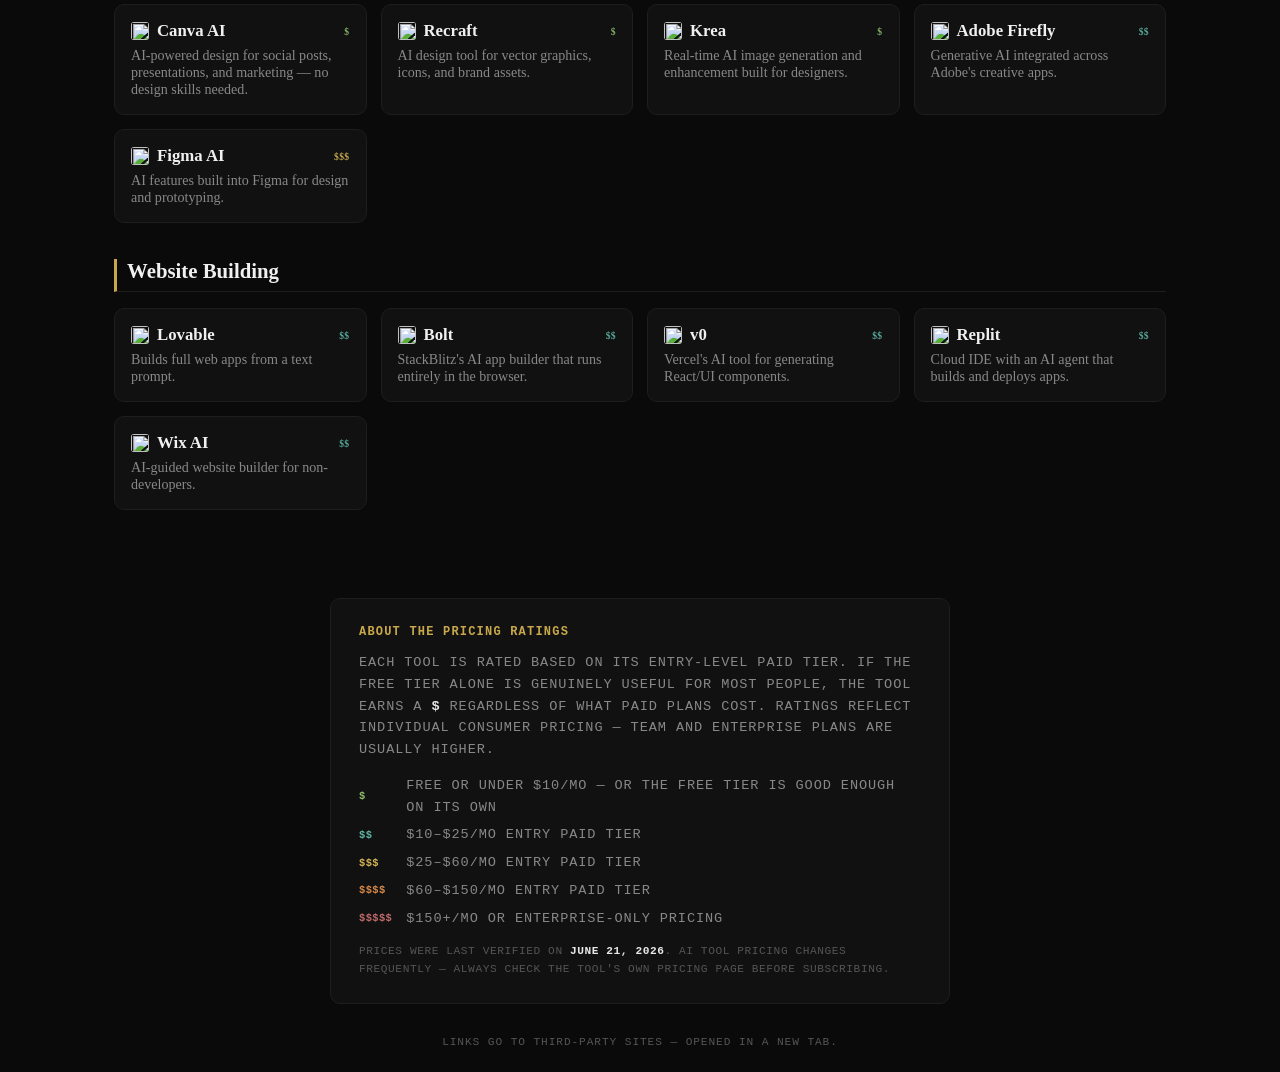
==== commit 630d574d: "Collapse the three stacked nav bars into one Buy the Book / AI Tools / Common Q&A / AI News / Fix Yo" ====
--- a/index.html
+++ b/index.html
@@ -15,6 +15,11 @@
 <nav id="shelf-nav">
   <span class="nav-brand">AI Tool Directory</span>
   <div class="nav-links">
+    <a href="book.html">Buy the Book</a>
+    <a href="index.html">AI Tools</a>
+    <a href="faq.html">Common Q&amp;A</a>
+    <a href="https://sandybpatterson.github.io/ai-news/">AI News</a>
+    <a href="prompts.html">Fix Your Prompts</a>
     <a href="https://sandybpatterson.github.io/bookshelf.html">&larr; Bookshelf</a>
   </div>
 </nav>
@@ -27,14 +32,6 @@
     <a href="https://sandybpatterson.github.io/ai-news/" style="color: #c9a84c; text-decoration: none; opacity: 0.85; transition: opacity 0.15s;">Read AI News →</a>
   </p>
 </header>
-
-<nav id="page-nav">
-  <a href="book.html">Buy the Book</a>
-  <a href="index.html" class="active">AI Tools</a>
-  <a href="faq.html">Common Q&amp;A</a>
-  <a href="https://sandybpatterson.github.io/ai-news/">AI News</a>
-  <a href="prompts.html">Fix Your Prompts</a>
-</nav>
 
 <nav id="cat-nav"></nav>
 
--- a/styles.css
+++ b/styles.css
@@ -61,6 +61,8 @@
   top: 0;
   z-index: 12;
   display: flex;
+  flex-wrap: wrap;
+  row-gap: 8px;
   justify-content: space-between;
   align-items: center;
   padding: 16px 40px;
@@ -80,6 +82,8 @@
 
 #shelf-nav .nav-links {
   display: flex;
+  flex-wrap: wrap;
+  justify-content: flex-end;
   gap: 8px;
 }
 
@@ -101,49 +105,9 @@
   border-color: #c9a84c44;
 }
 
-#page-nav {
-  position: sticky;
-  top: 48px;
-  z-index: 11;
-  display: flex;
-  justify-content: center;
-  gap: 8px;
-  padding: 8px 24px;
-  background: rgba(10, 10, 10, 0.55);
-  backdrop-filter: blur(16px);
-  -webkit-backdrop-filter: blur(16px);
-  border-bottom: 1px solid rgba(255,255,255,0.05);
-}
-
-#page-nav a {
-  padding: 5px 16px;
-  border-radius: 999px;
-  background: transparent;
-  border: 1px solid rgba(255,255,255,0.10);
-  color: #888;
-  text-decoration: none;
-  font-family: 'Courier New', monospace;
-  font-size: 0.72rem;
-  letter-spacing: 0.06em;
-  text-transform: uppercase;
-  transition: background 0.12s ease, color 0.12s ease, border-color 0.12s ease;
-}
-
-#page-nav a:hover {
-  border-color: #c9a84c44;
-  color: #c9a84c;
-  background: rgba(255,255,255,0.05);
-}
-
-#page-nav a.active {
-  background: #c9a84c;
-  border-color: #c9a84c;
-  color: #0a0a0a;
-}
-
 #cat-nav {
   position: sticky;
-  top: 88px;
+  top: 57px;
   z-index: 10;
   display: flex;
   gap: 8px;
@@ -162,28 +126,26 @@
 
 #cat-nav a {
   flex-shrink: 0;
-  padding: 6px 14px;
+  padding: 5px 14px;
   border-radius: 999px;
   background: transparent;
-  border: 1px solid rgba(255,255,255,0.10);
+  border: 1px solid transparent;
   color: #888;
   text-decoration: none;
   font-family: 'Courier New', monospace;
   font-size: 0.72rem;
   letter-spacing: 0.04em;
-  transition: background 0.12s ease, color 0.12s ease, border-color 0.12s ease;
+  transition: color 0.15s ease, border-color 0.15s ease;
 }
 
 #cat-nav a:hover {
   border-color: #c9a84c44;
   color: #c9a84c;
-  background: rgba(255,255,255,0.05);
 }
 
 #cat-nav a.active {
-  background: #c9a84c;
-  border-color: #c9a84c;
-  color: #0a0a0a;
+  color: #c9a84c;
+  border-color: #c9a84c44;
 }
 
 main {
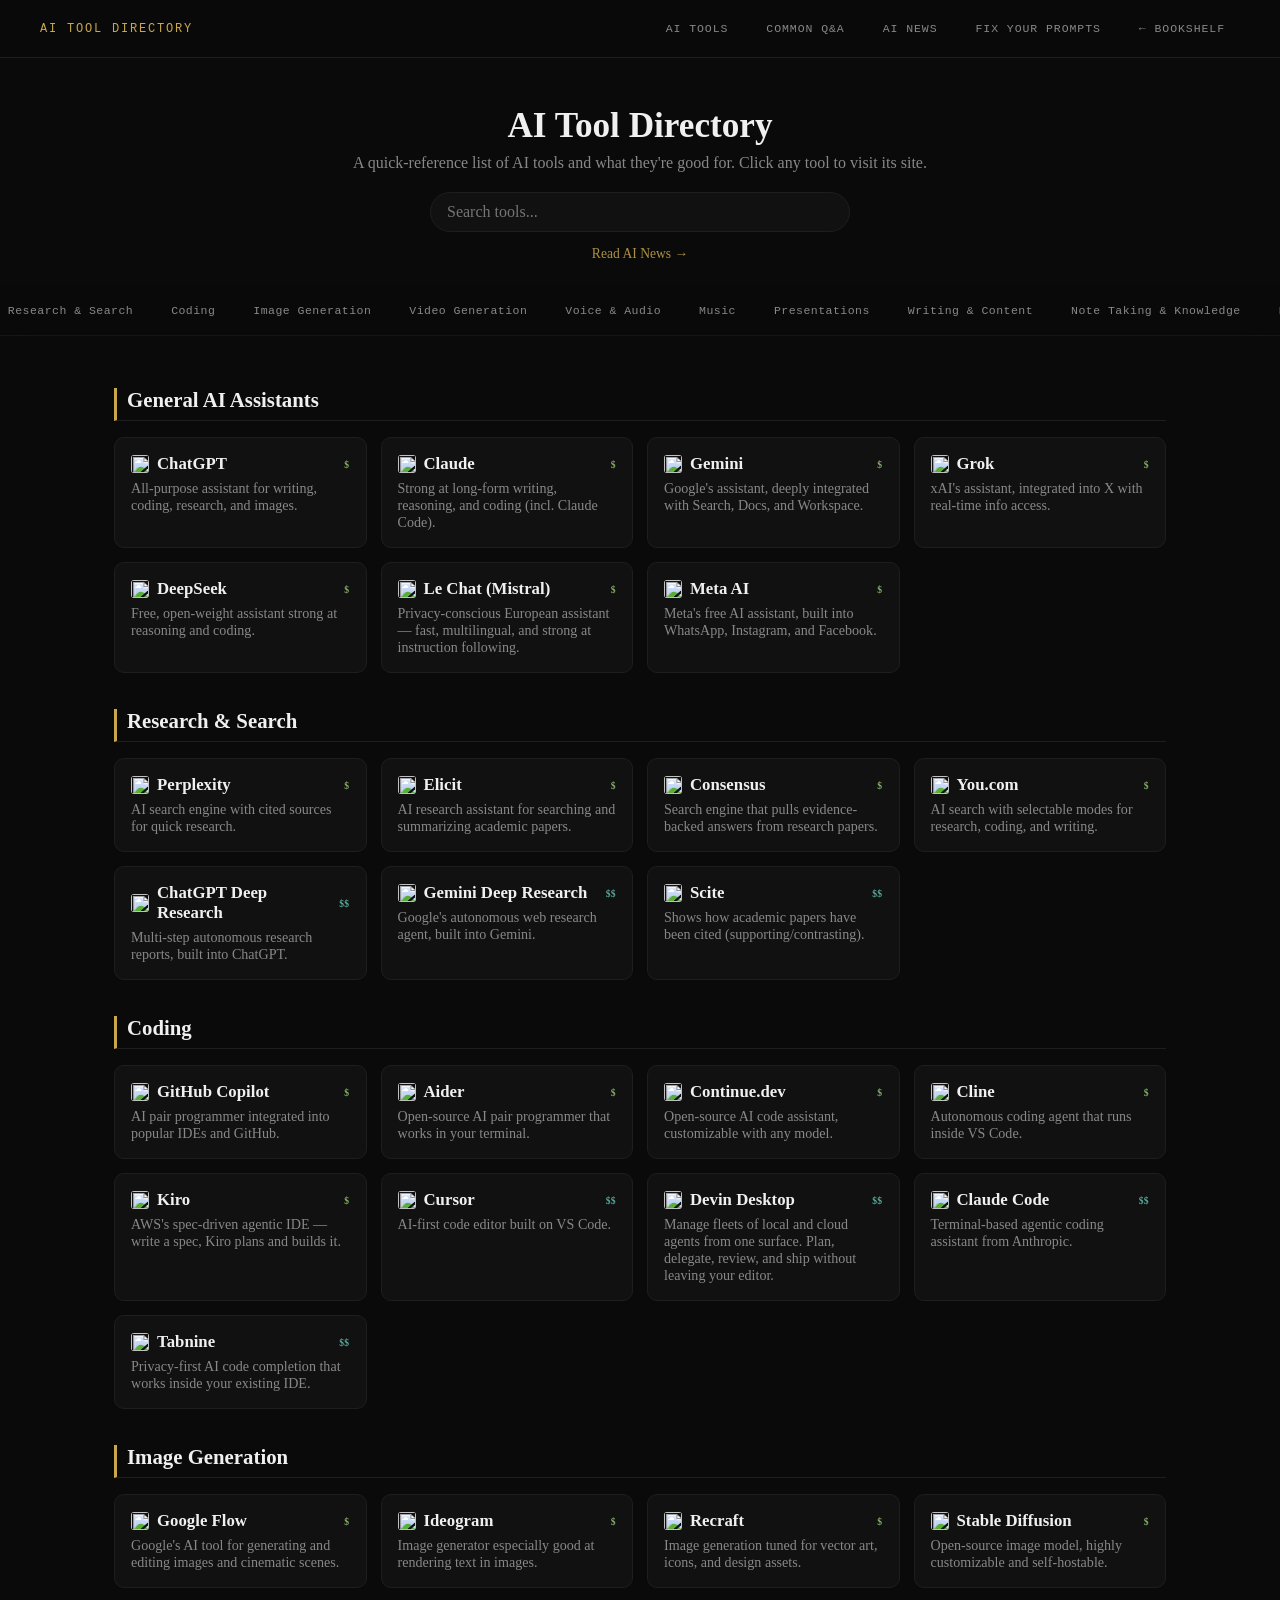
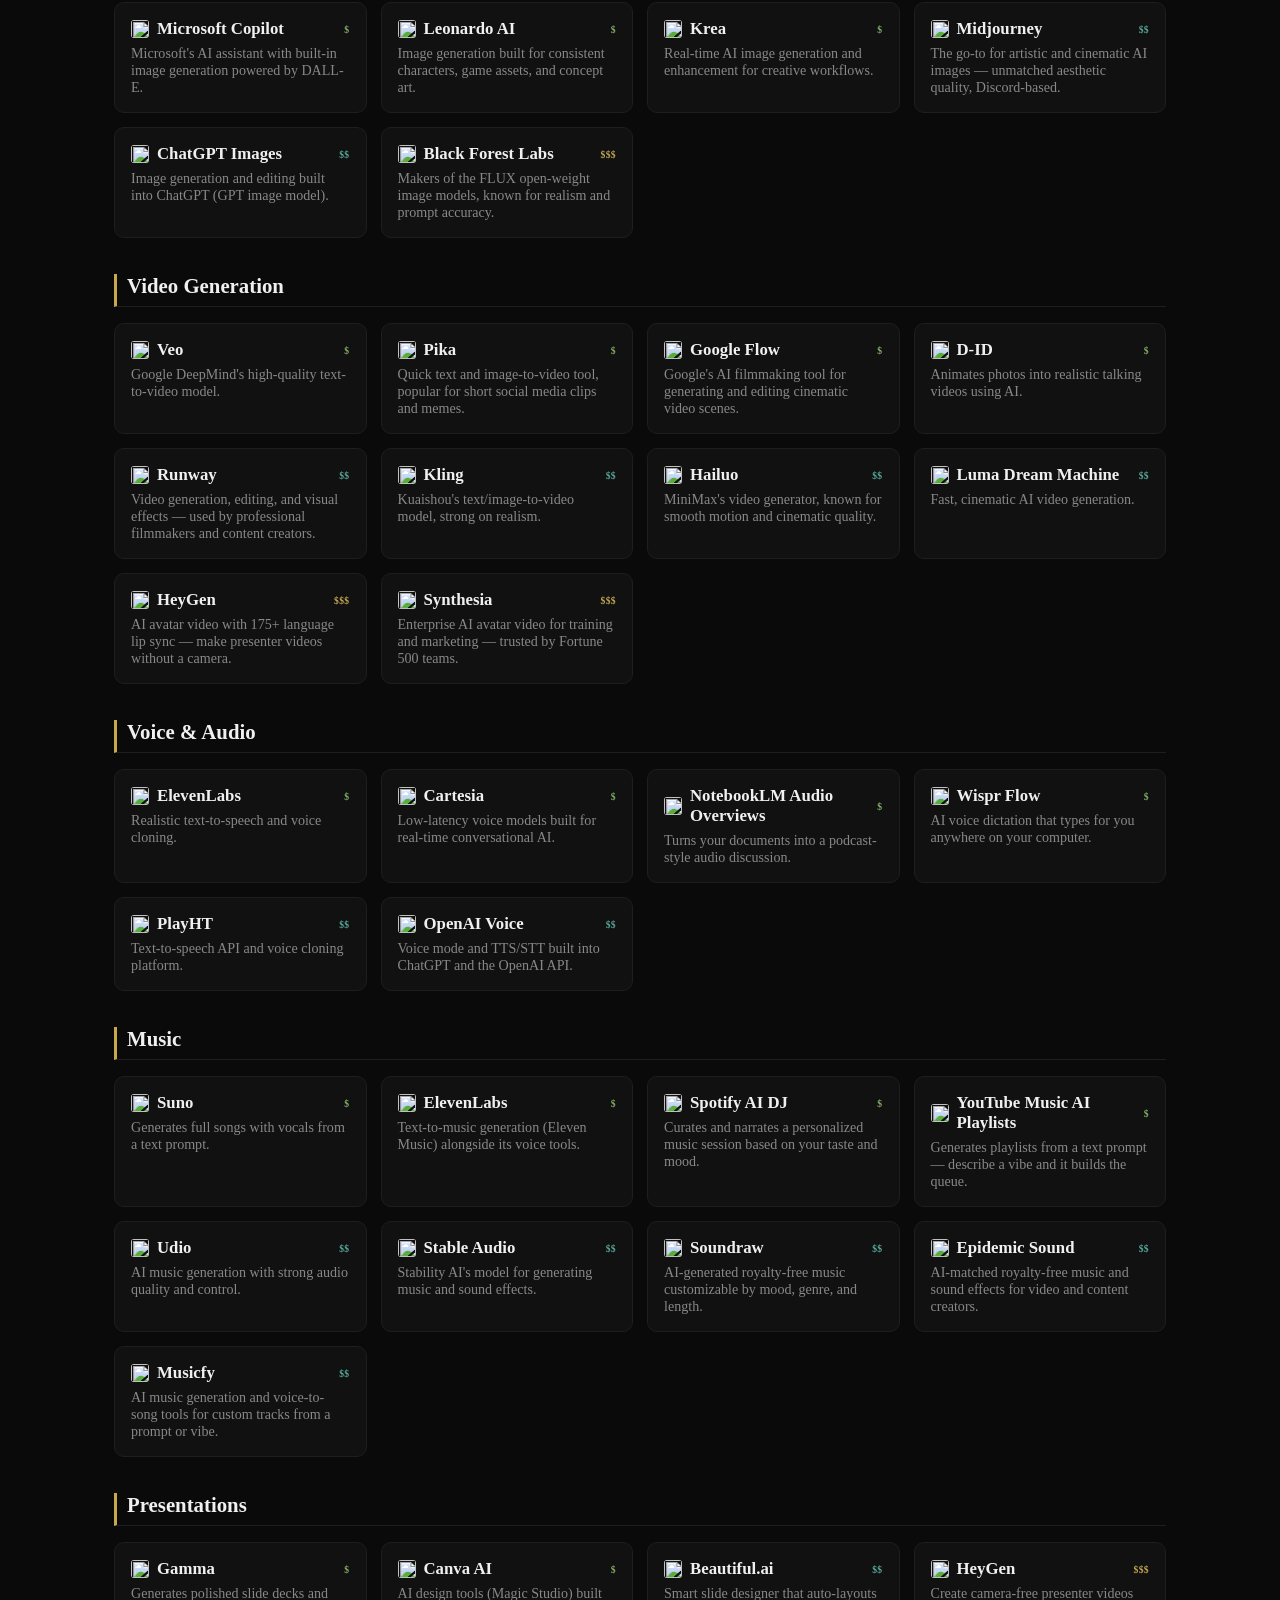
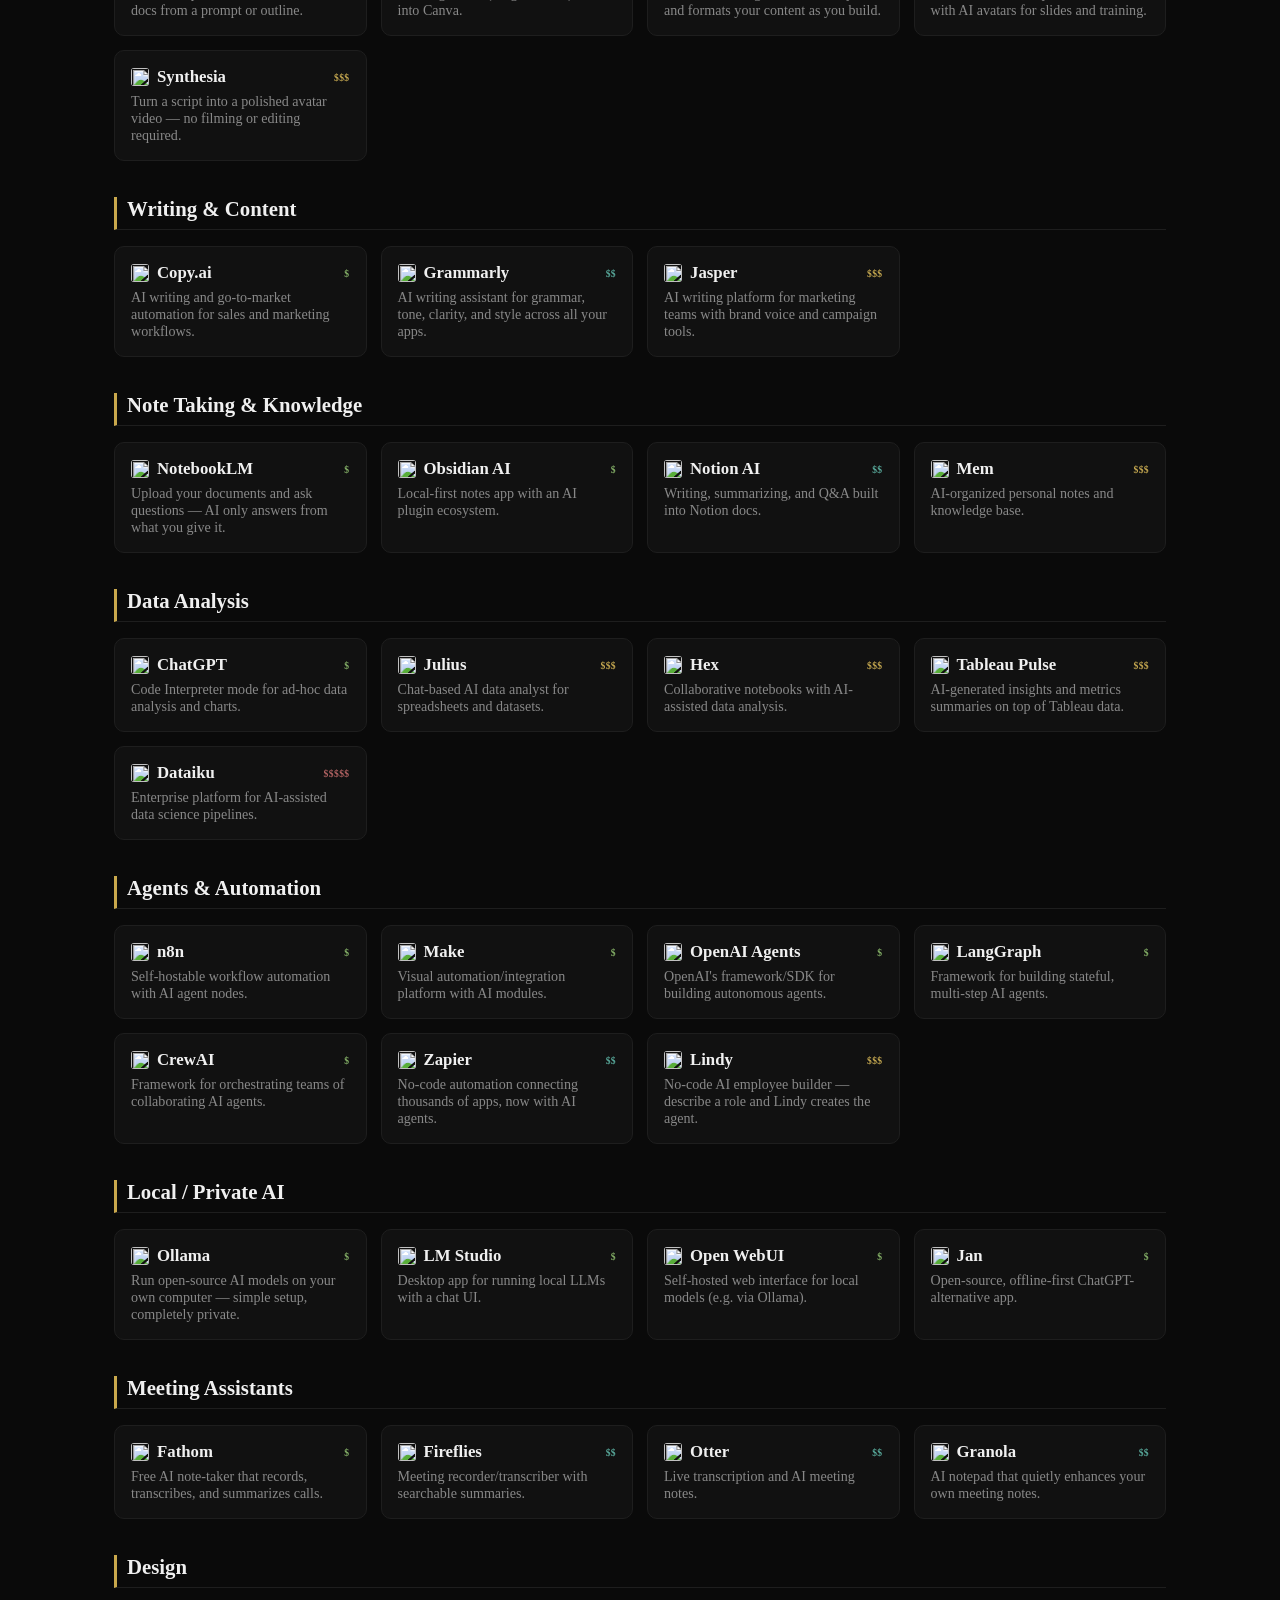
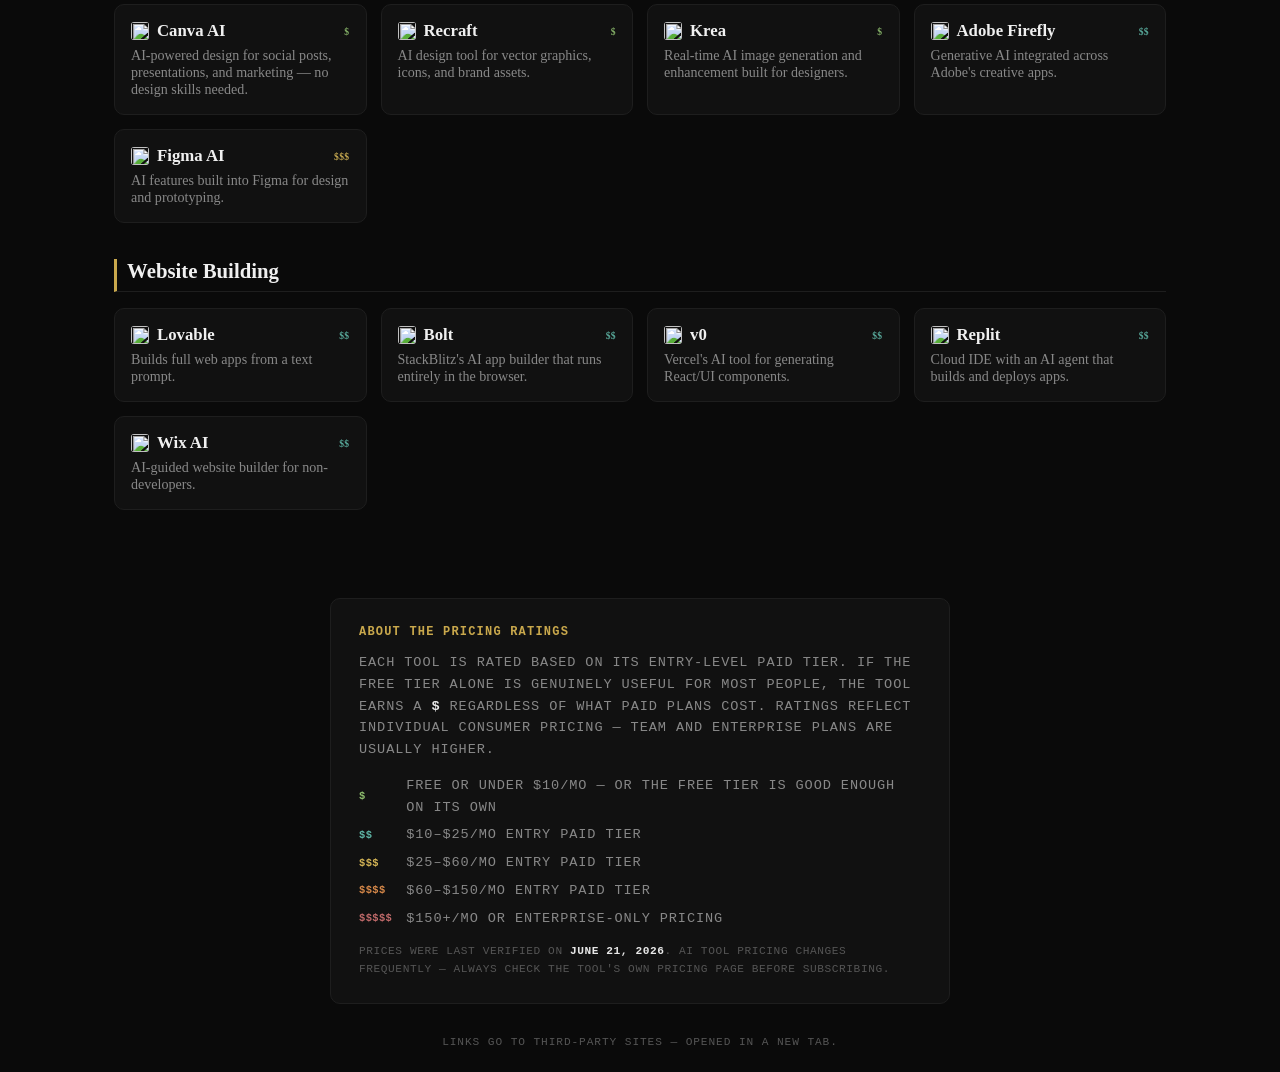
==== commit fc65fdd4: "Remove Buy the Book page and the animated background Sandy asked to drop the book landing page and t" ====
--- a/index.html
+++ b/index.html
@@ -8,14 +8,11 @@
 </head>
 <body>
 
-<canvas id="bg-canvas"></canvas>
-
 <div class="page-content">
 
 <nav id="shelf-nav">
   <span class="nav-brand">AI Tool Directory</span>
   <div class="nav-links">
-    <a href="book.html">Buy the Book</a>
     <a href="index.html">AI Tools</a>
     <a href="faq.html">Common Q&amp;A</a>
     <a href="https://sandybpatterson.github.io/ai-news/">AI News</a>
@@ -255,6 +252,5 @@
 </div>
 
 <script src="script.js"></script>
-<script src="bg.js"></script>
 </body>
 </html>
--- a/styles.css
+++ b/styles.css
@@ -7,14 +7,6 @@
   font-family: Georgia, 'Times New Roman', serif;
   background: #0a0a0a;
   color: #e8e8e8;
-}
-
-#bg-canvas {
-  position: fixed;
-  inset: 0;
-  display: block;
-  pointer-events: none;
-  z-index: 0;
 }
 
 .page-content {
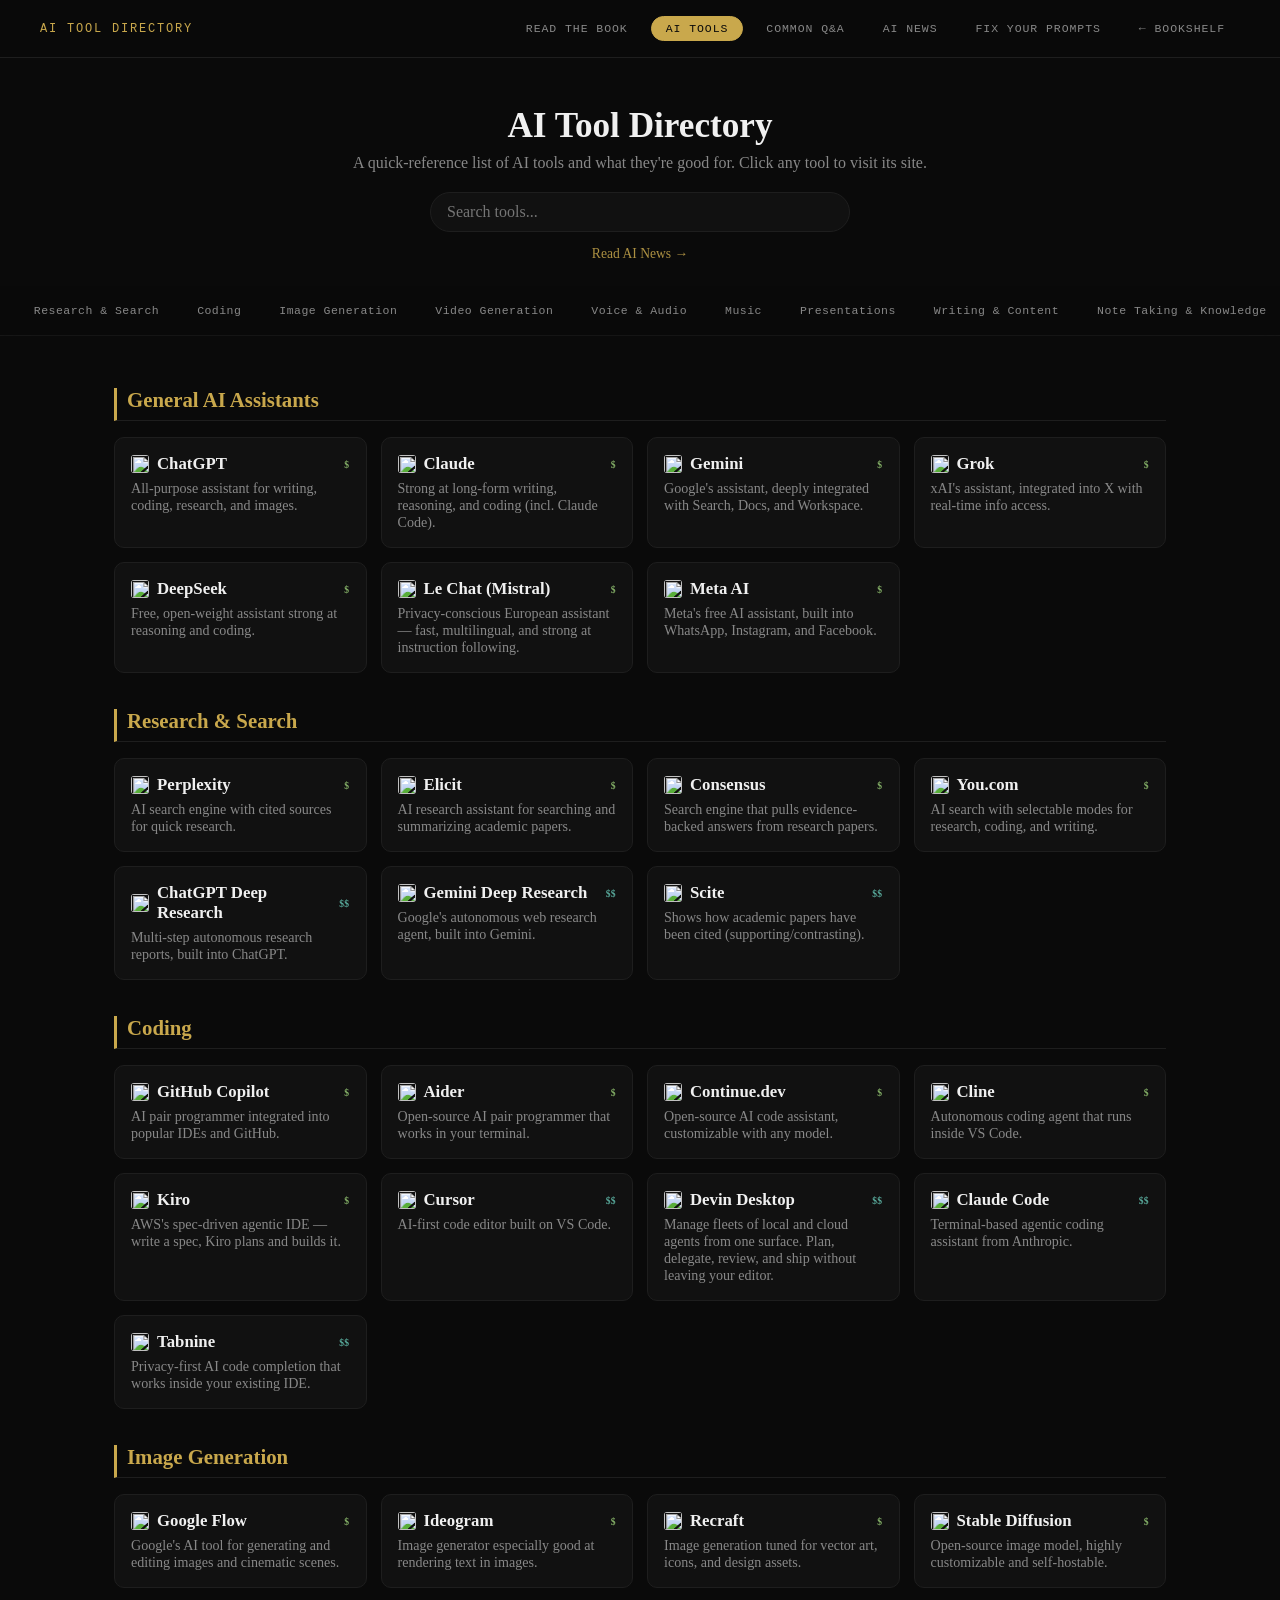
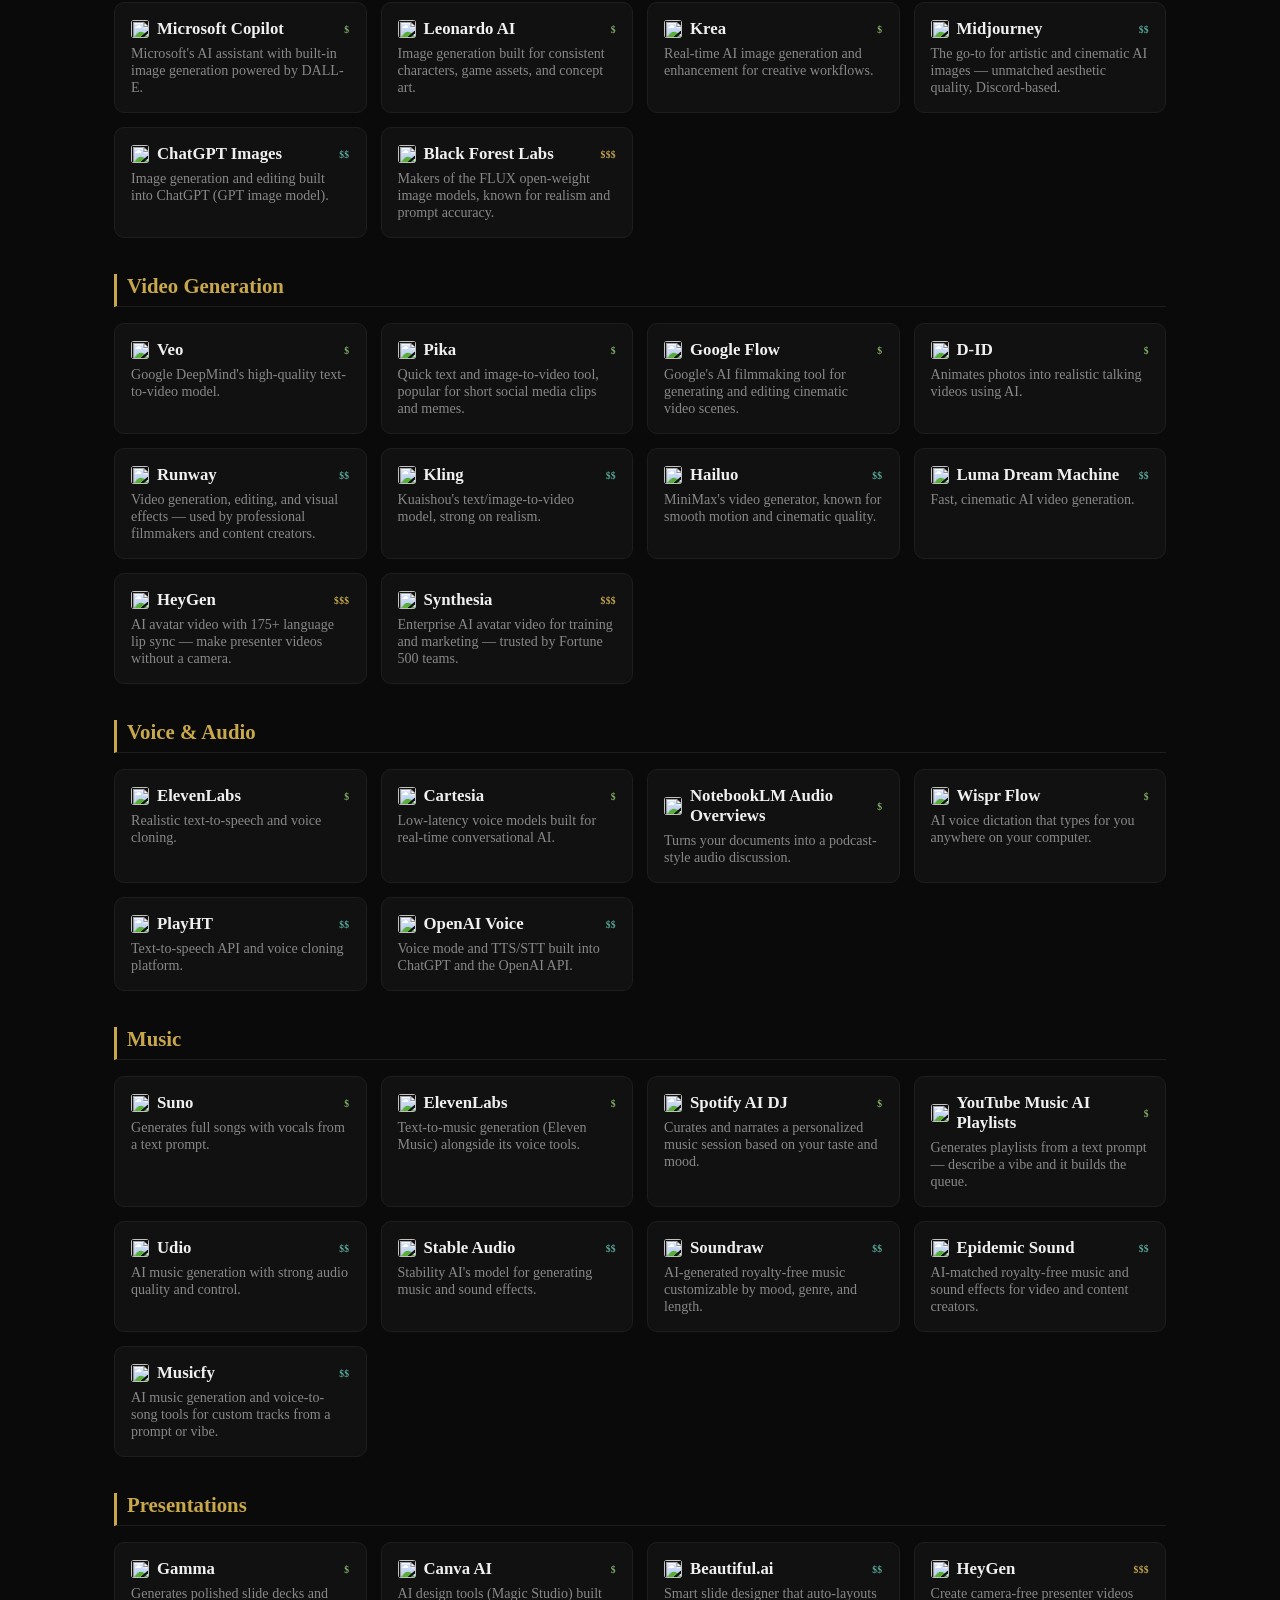
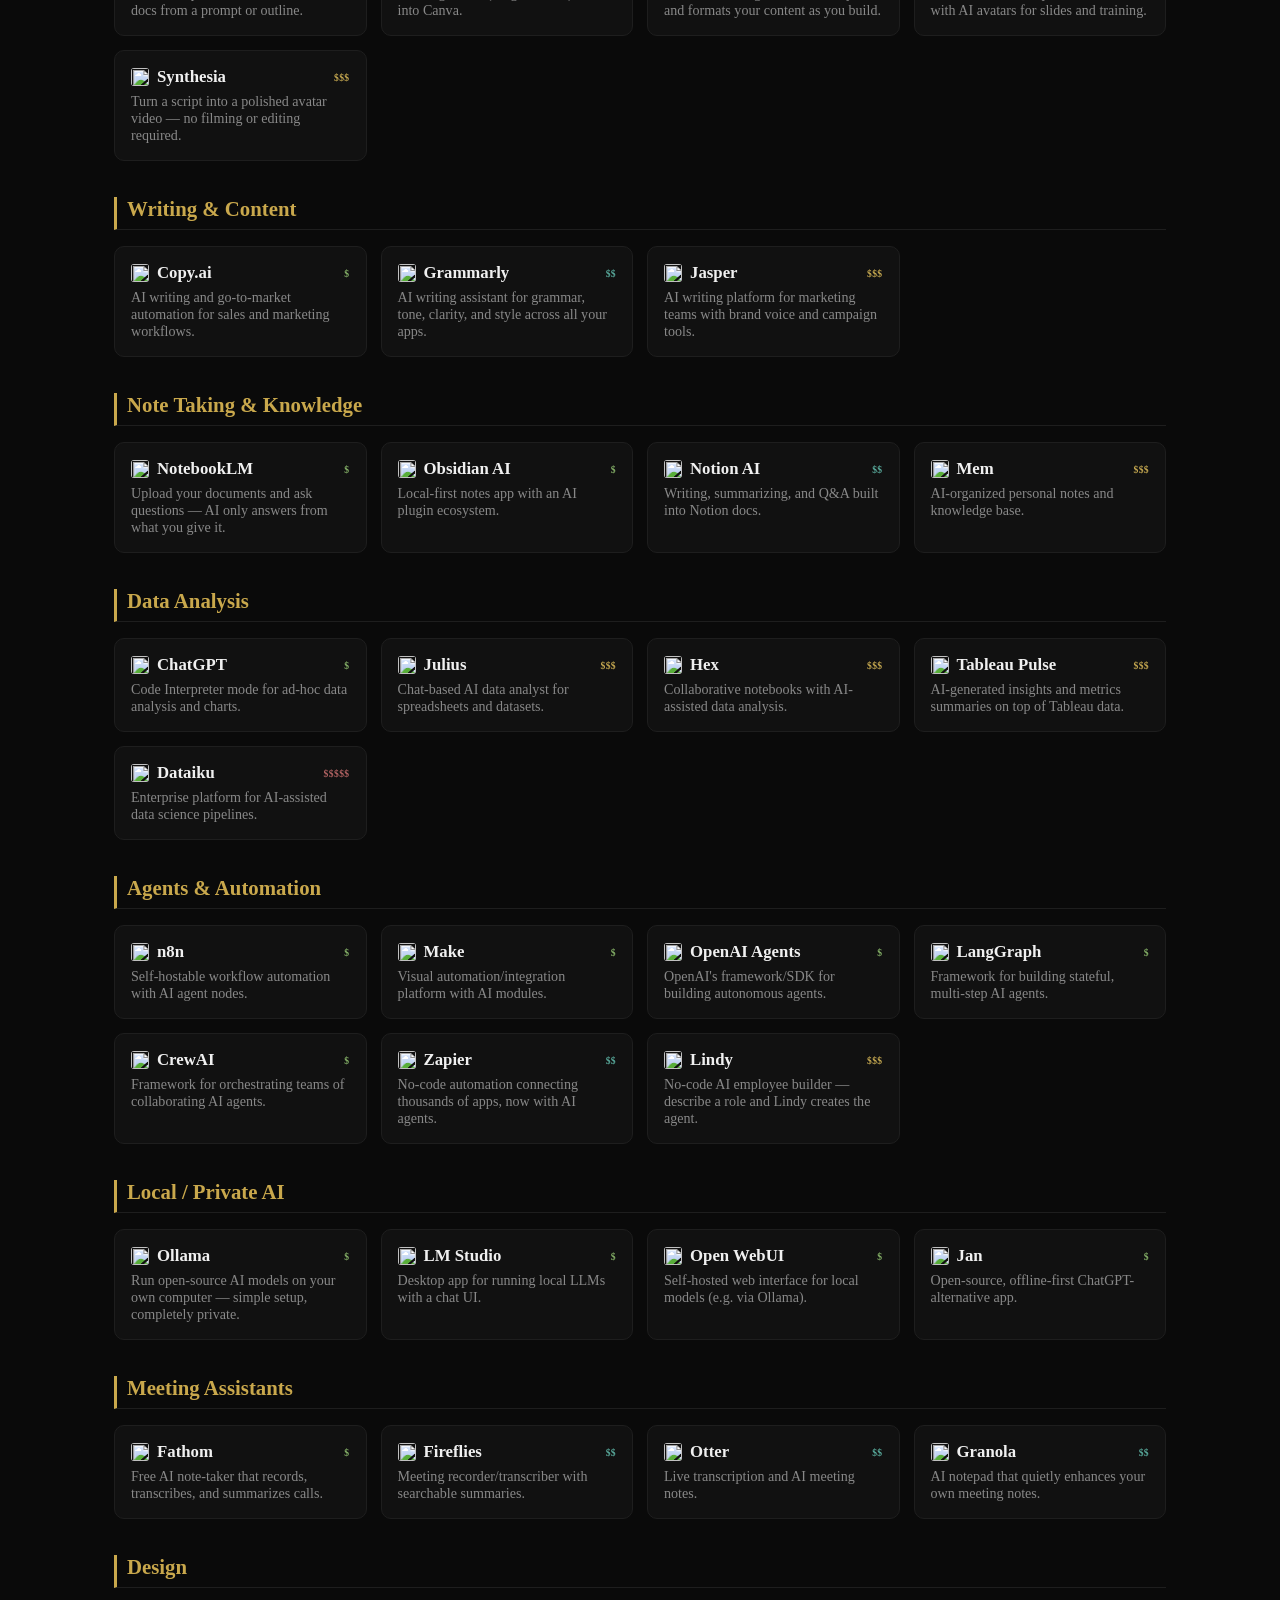
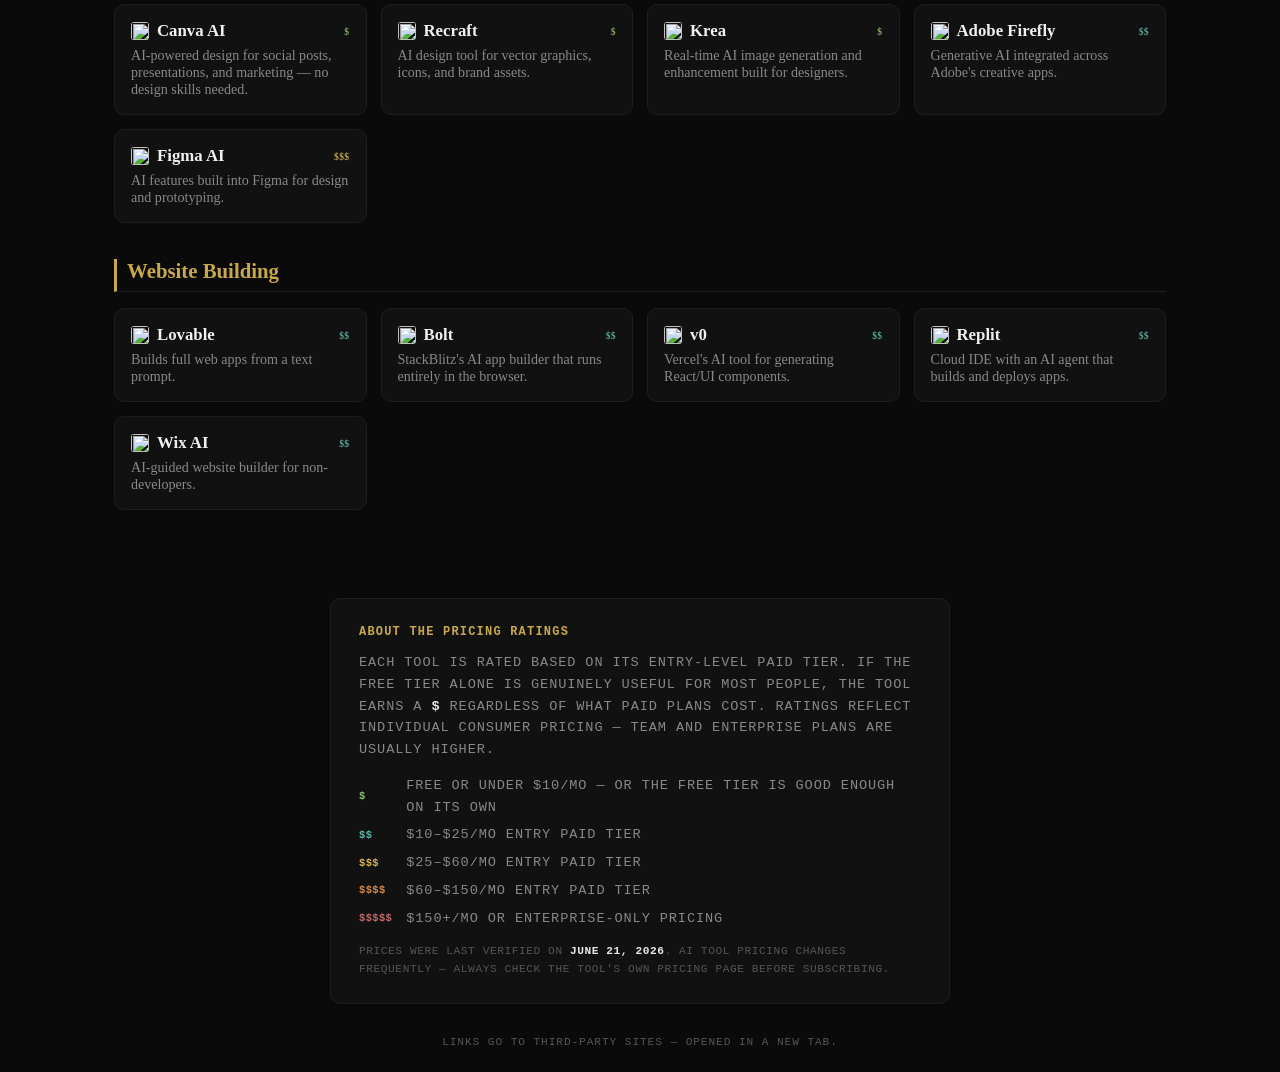
==== commit 08ee85e6: "Add Read the Book link, active-page highlight, gold category headings "Read the Book" replaces the v" ====
--- a/index.html
+++ b/index.html
@@ -13,7 +13,8 @@
 <nav id="shelf-nav">
   <span class="nav-brand">AI Tool Directory</span>
   <div class="nav-links">
-    <a href="index.html">AI Tools</a>
+    <a href="https://sandybpatterson.github.io/original-bug-book/">Read the Book</a>
+    <a href="index.html" class="active">AI Tools</a>
     <a href="faq.html">Common Q&amp;A</a>
     <a href="https://sandybpatterson.github.io/ai-news/">AI News</a>
     <a href="prompts.html">Fix Your Prompts</a>
--- a/styles.css
+++ b/styles.css
@@ -97,6 +97,16 @@
   border-color: #c9a84c44;
 }
 
+#shelf-nav .nav-links a.active {
+  background: #c9a84c;
+  border-color: #c9a84c;
+  color: #0a0a0a;
+}
+
+#shelf-nav .nav-links a.active:hover {
+  color: #0a0a0a;
+}
+
 #cat-nav {
   position: sticky;
   top: 57px;
@@ -154,7 +164,7 @@
 .category h2 {
   margin: 36px 0 16px;
   font-size: 1.3rem;
-  color: #f0f0f0;
+  color: #c9a84c;
   border-bottom: 1px solid #1e1e1e;
   border-left: 3px solid #c9a84c;
   padding-bottom: 8px;
